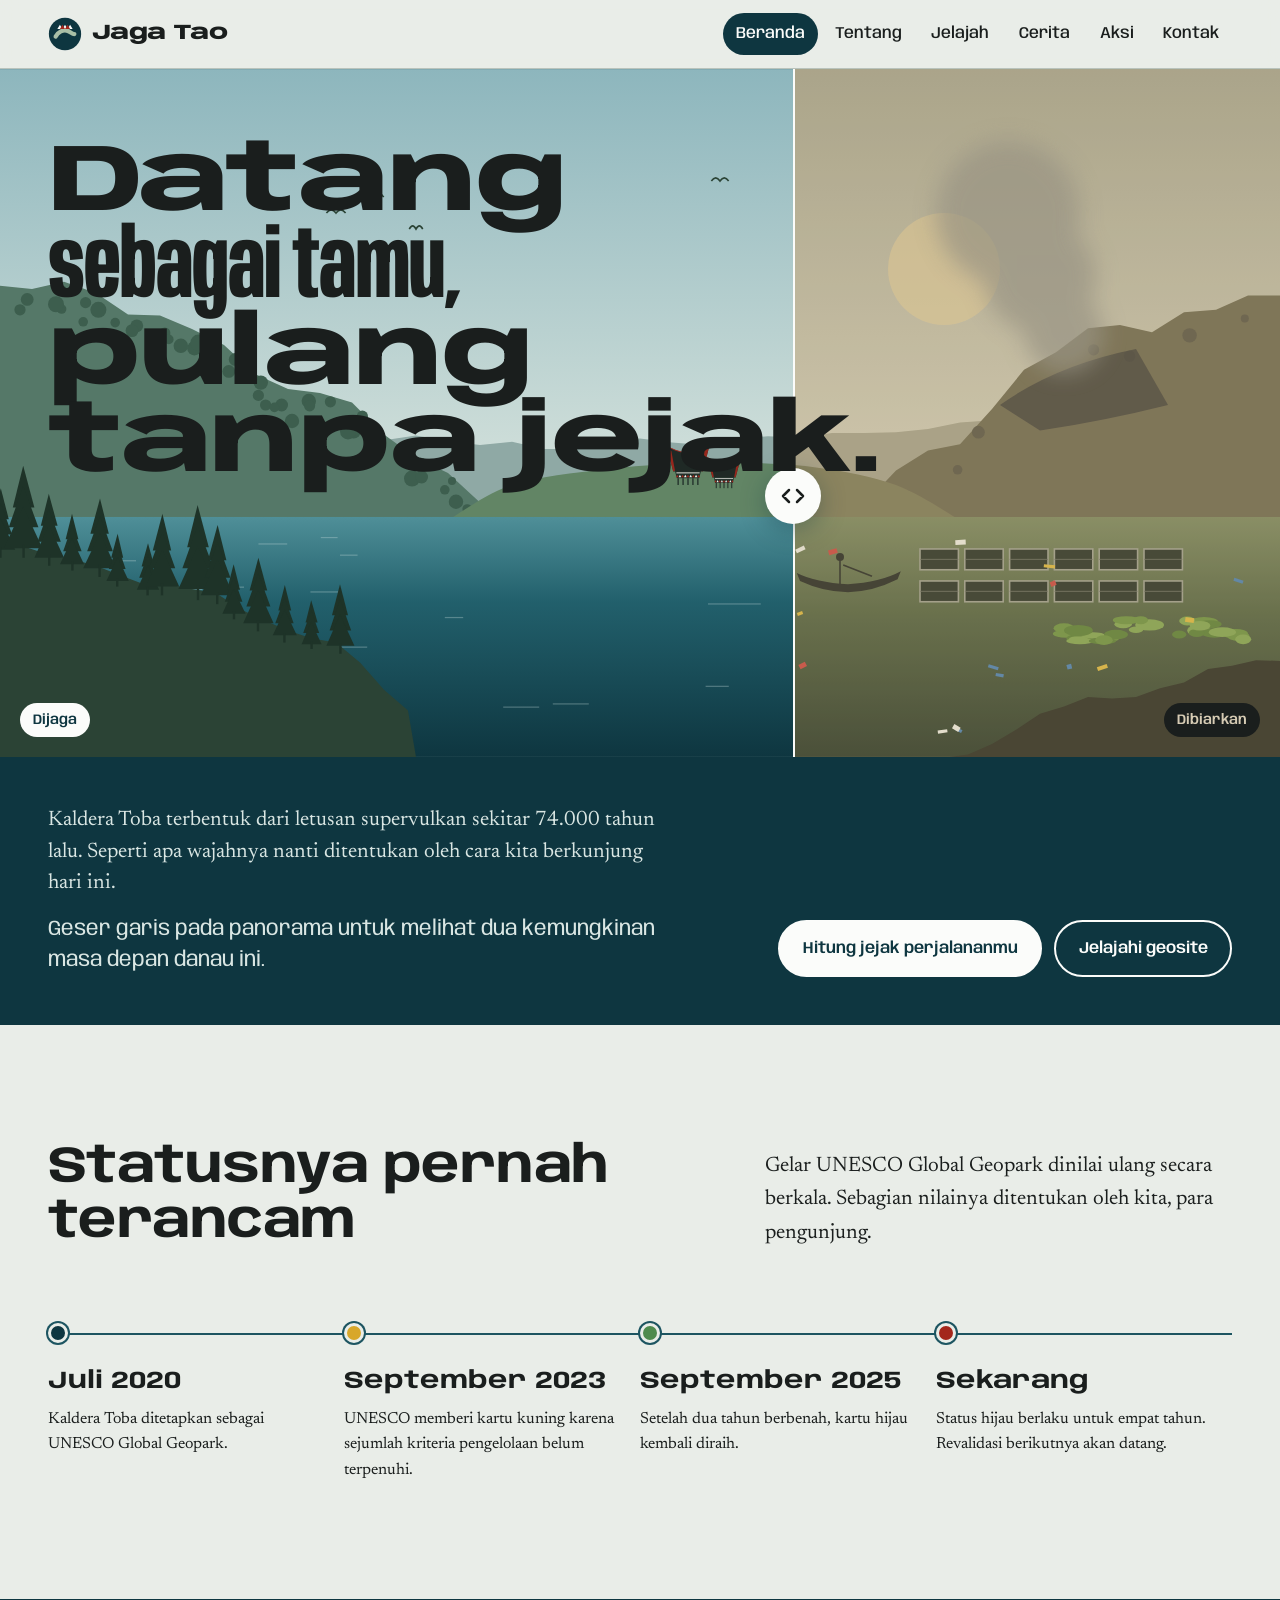
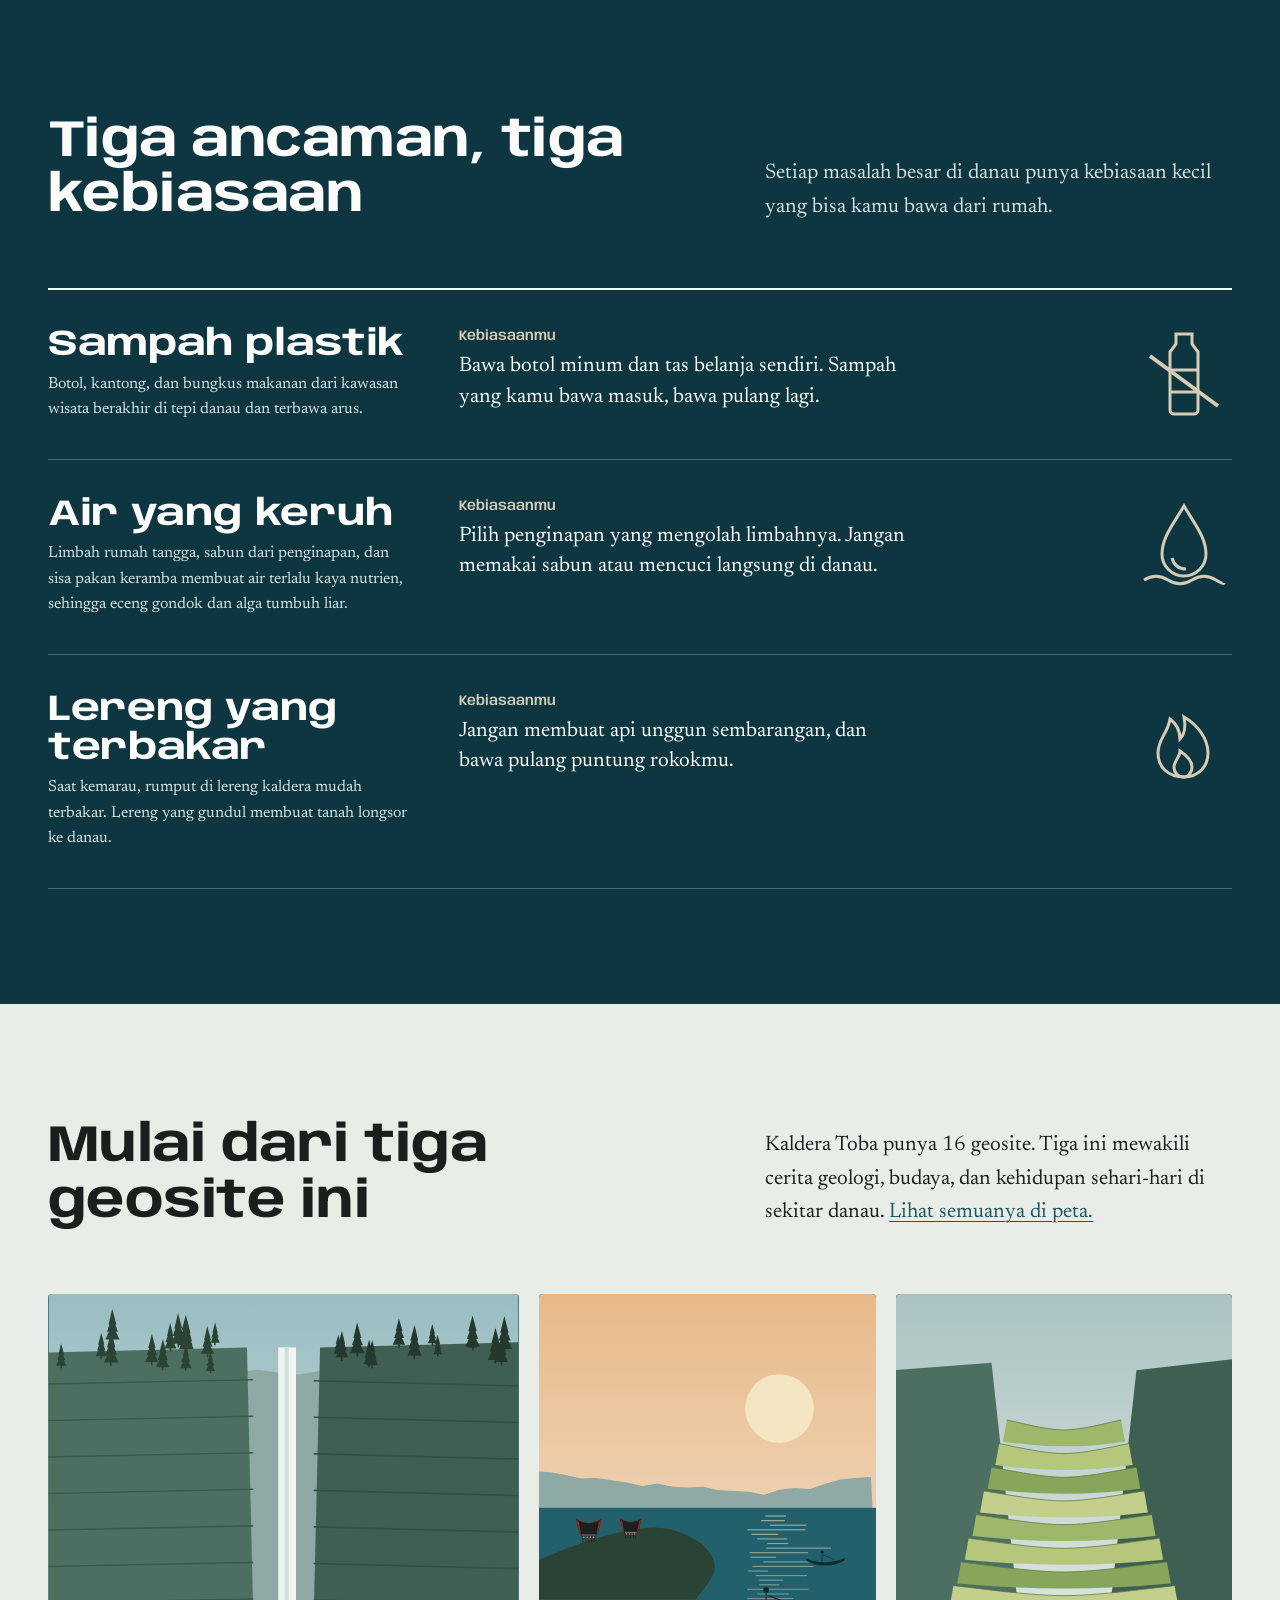
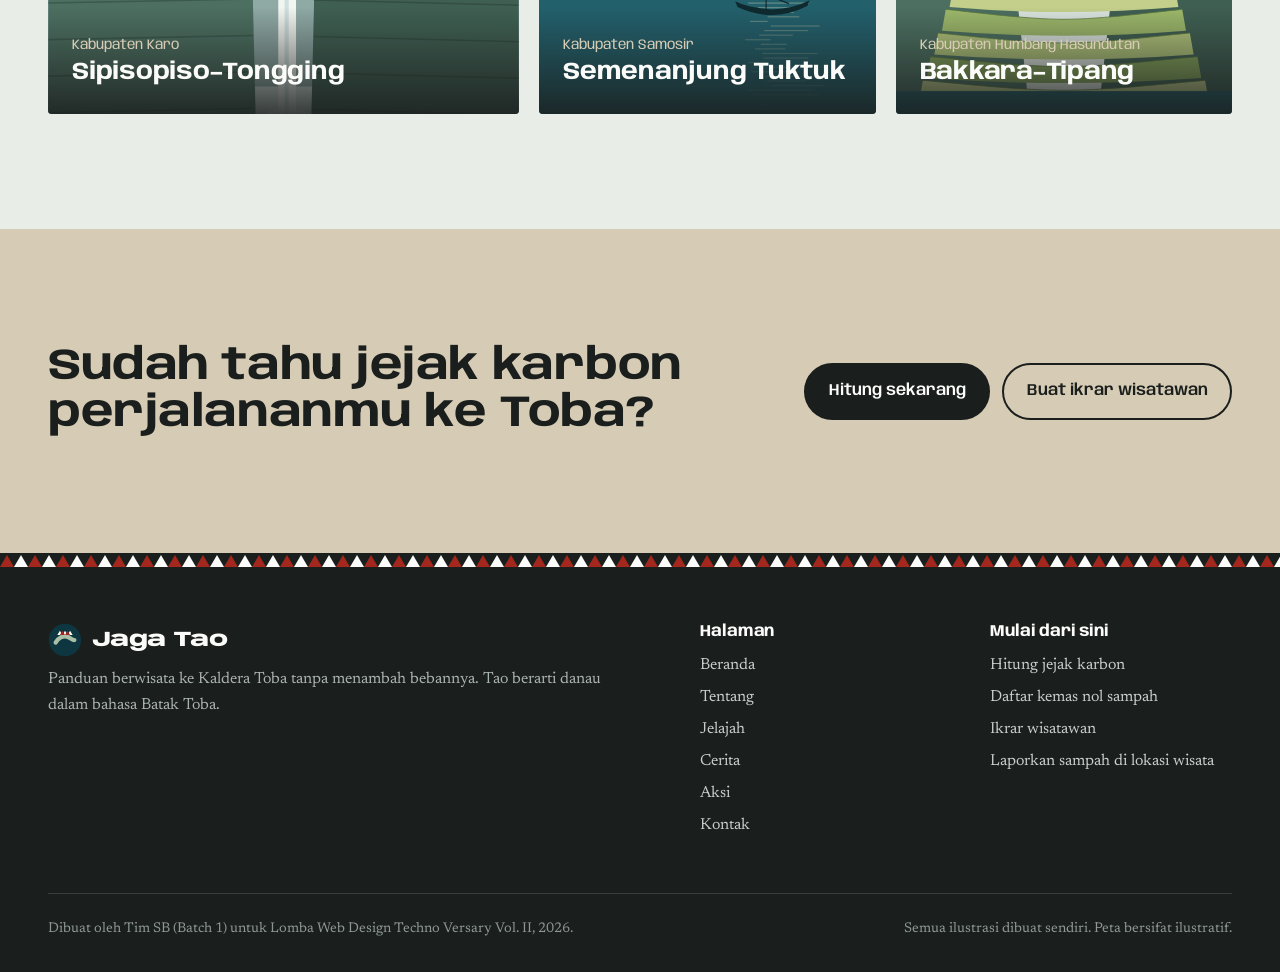
==== index.html @ 2129fcf5 "Jaga Tao - web design Techno Versary Vol. II" ====
<!doctype html>
<html lang="id">
<head>
<meta charset="utf-8">
<meta name="viewport" content="width=device-width, initial-scale=1">
<title>Jaga Tao — Berwisata ke Danau Toba tanpa meninggalkan jejak</title>
<meta name="description" content="Panduan wisata ramah lingkungan ke Kaldera Toba: geosite, cerita, kalkulator jejak karbon, dan ikrar wisatawan.">
<meta name="theme-color" content="#0e3640">
<meta property="og:title" content="Jaga Tao — Berwisata ke Danau Toba tanpa meninggalkan jejak">
<meta property="og:description" content="Panduan wisata ramah lingkungan ke Kaldera Toba: geosite, cerita, kalkulator jejak karbon, dan ikrar wisatawan.">
<link rel="icon" href="assets/img/logo.svg" type="image/svg+xml">
<link rel="preload" href="assets/fonts/anybody.woff2" as="font" type="font/woff2" crossorigin>
<link rel="preload" href="assets/fonts/newsreader.woff2" as="font" type="font/woff2" crossorigin>
<link rel="stylesheet" href="css/style.css">
</head>
<body>
<a class="lewati" href="#isi">Lewati ke konten</a>
<header class="kepala">
  <div class="wadah kepala__isi">
    <a class="merek" href="index.html" aria-label="Jaga Tao, ke beranda"><svg viewBox="0 0 40 40" aria-hidden="true"><circle cx="20" cy="20" r="19" fill="#0e3640"/><path d="M9 23c3-6 9-8 13-7s6 4 9 4" stroke="#a9bfa6" stroke-width="5" stroke-linecap="round" fill="none"/><path d="M14 9l3 5h-6z M20 9l3 5h-6z M26 9l3 5h-6z" fill="#fbfcfa"/><path d="M17 9l3 5h-6z M23 9l3 5h-6z" fill="#a3271c" transform="translate(0 0)"/></svg><span>Jaga Tao</span></a>
    <nav aria-label="Navigasi utama">
      <button class="nav__tombol" type="button" aria-expanded="false" aria-controls="menu-utama"><span class="nav__garis" aria-hidden="true"></span>Menu</button>
      <ul class="nav__daftar" id="menu-utama"><li><a href="index.html" aria-current="page">Beranda</a></li><li><a href="about.html">Tentang</a></li><li><a href="jelajah.html">Jelajah</a></li><li><a href="cerita.html">Cerita</a></li><li><a href="aksi.html">Aksi</a></li><li><a href="contact.html">Kontak</a></li></ul>
    </nav>
  </div>
</header>
<main id="isi">

<section class="hero" aria-labelledby="judul-hero">
  <div class="panorama" style="--posisi:62%">
    <img src="assets/img/hero-dijaga.svg" alt="Danau Toba yang terjaga: air biru jernih, lereng hijau berhutan, dan solu di tengah danau." width="1600" height="860" fetchpriority="high">
    <img class="panorama__dibiarkan" src="assets/img/hero-dibiarkan.svg" alt="Danau Toba yang dibiarkan: air keruh kehijauan, eceng gondok, sampah mengapung, keramba, dan bukit yang terbakar." width="1600" height="860">
    <div class="panorama__garis" aria-hidden="true"><span class="panorama__pegangan"><svg viewBox="0 0 28 28" fill="none" stroke="currentColor" stroke-width="2.5" stroke-linecap="round" stroke-linejoin="round" aria-hidden="true"><path d="M10 8l-6 6 6 6M18 8l6 6-6 6"/></svg></span></div>
    <span class="panorama__label panorama__label--kiri" aria-hidden="true">Dijaga</span>
    <span class="panorama__label panorama__label--kanan" aria-hidden="true">Dibiarkan</span>
    <label class="sr-only" for="geser-panorama">Geser untuk membandingkan Danau Toba yang dijaga dan yang dibiarkan</label>
    <input id="geser-panorama" type="range" min="0" max="100" value="62" step="1">
    <div class="hero__teks">
      <div class="wadah">
        <h1 id="judul-hero"><span class="baris">Datang</span> <span class="baris baris--sempit">sebagai tamu,</span> <span class="baris">pulang tanpa jejak.</span></h1>
      </div>
    </div>
  </div>
  <div class="hero__bawah">
    <div class="wadah">
      <div>
        <p>Kaldera Toba terbentuk dari letusan supervulkan sekitar 74.000 tahun lalu. Seperti apa wajahnya nanti ditentukan oleh cara kita berkunjung hari ini.</p>
        <p class="hero__petunjuk">Geser garis pada panorama untuk melihat dua kemungkinan masa depan danau ini.</p>
      </div>
      <div class="hero__aksi">
        <a class="tombol tombol--terang" href="aksi.html#kalkulator">Hitung jejak perjalananmu</a>
        <a class="tombol tombol--garis" style="color:var(--putih);border-color:var(--putih)" href="jelajah.html">Jelajahi geosite</a>
      </div>
    </div>
  </div>
</section>

<section class="bagian" aria-labelledby="judul-status">
  <div class="wadah">
    <div class="kepala-bagian">
      <h2 id="judul-status">Statusnya pernah terancam</h2>
      <p>Gelar UNESCO Global Geopark dinilai ulang secara berkala. Sebagian nilainya ditentukan oleh kita, para pengunjung.</p>
    </div>
    <ol class="lini">
      <li><time datetime="2020-07">Juli 2020</time><p>Kaldera Toba ditetapkan sebagai UNESCO Global Geopark.</p></li>
      <li class="kuning"><time datetime="2023-09">September 2023</time><p>UNESCO memberi kartu kuning karena sejumlah kriteria pengelolaan belum terpenuhi.</p></li>
      <li class="hijau"><time datetime="2025-09">September 2025</time><p>Setelah dua tahun berbenah, kartu hijau kembali diraih.</p></li>
      <li class="kini"><time datetime="2026">Sekarang</time><p>Status hijau berlaku untuk empat tahun. Revalidasi berikutnya akan datang.</p></li>
    </ol>
  </div>
</section>

<section class="bagian bagian--gelap" aria-labelledby="judul-ancaman">
  <div class="wadah">
    <div class="kepala-bagian">
      <h2 id="judul-ancaman">Tiga ancaman, tiga kebiasaan</h2>
      <p>Setiap masalah besar di danau punya kebiasaan kecil yang bisa kamu bawa dari rumah.</p>
    </div>
    <div class="pasangan">
      <div class="pasangan__baris">
        <div class="pasangan__ancaman"><h3>Sampah plastik</h3><p>Botol, kantong, dan bungkus makanan dari kawasan wisata berakhir di tepi danau dan terbawa arus.</p></div>
        <p class="pasangan__kebiasaan"><strong>Kebiasaanmu</strong>Bawa botol minum dan tas belanja sendiri. Sampah yang kamu bawa masuk, bawa pulang lagi.</p>
        <svg class="pasangan__ikon" viewBox="0 0 96 96" fill="none" stroke="currentColor" stroke-width="3" aria-hidden="true"><path d="M40 8h16v10l6 8v58a4 4 0 0 1-4 4H38a4 4 0 0 1-4-4V26l6-8z"/><path d="M34 44h28M34 66h28"/><path d="M14 30l68 50" stroke-width="4"/></svg>
      </div>
      <div class="pasangan__baris">
        <div class="pasangan__ancaman"><h3>Air yang keruh</h3><p>Limbah rumah tangga, sabun dari penginapan, dan sisa pakan keramba membuat air terlalu kaya nutrien, sehingga eceng gondok dan alga tumbuh liar.</p></div>
        <p class="pasangan__kebiasaan"><strong>Kebiasaanmu</strong>Pilih penginapan yang mengolah limbahnya. Jangan memakai sabun atau mencuci langsung di danau.</p>
        <svg class="pasangan__ikon" viewBox="0 0 96 96" fill="none" stroke="currentColor" stroke-width="3" aria-hidden="true"><path d="M48 10C36 30 26 42 26 58a22 22 0 0 0 44 0c0-16-10-28-22-48z"/><path d="M36 62c2 7 7 11 14 11"/><path d="M8 84c8-5 16-5 24 0s16 5 24 0 16-5 24 0 8 3 8 3"/></svg>
      </div>
      <div class="pasangan__baris">
        <div class="pasangan__ancaman"><h3>Lereng yang terbakar</h3><p>Saat kemarau, rumput di lereng kaldera mudah terbakar. Lereng yang gundul membuat tanah longsor ke danau.</p></div>
        <p class="pasangan__kebiasaan"><strong>Kebiasaanmu</strong>Jangan membuat api unggun sembarangan, dan bawa pulang puntung rokokmu.</p>
        <svg class="pasangan__ikon" viewBox="0 0 96 96" fill="none" stroke="currentColor" stroke-width="3" aria-hidden="true"><path d="M48 86c-16 0-26-10-26-24 0-14 10-20 12-34 8 6 10 14 10 20 4-4 6-12 4-22 14 8 24 22 24 36 0 14-10 24-24 24z"/><path d="M48 86c-6 0-10-4-10-10 0-6 6-10 6-16 6 4 12 10 12 16 0 6-4 10-8 10z"/></svg>
      </div>
    </div>
  </div>
</section>

<section class="bagian" aria-labelledby="judul-sorotan">
  <div class="wadah">
    <div class="kepala-bagian">
      <h2 id="judul-sorotan">Mulai dari tiga geosite ini</h2>
      <p>Kaldera Toba punya 16 geosite. Tiga ini mewakili cerita geologi, budaya, dan kehidupan sehari-hari di sekitar danau. <a href="jelajah.html">Lihat semuanya di peta.</a></p>
    </div>
    <div class="sorotan">
      <a class="sorotan__item" href="jelajah.html#sipisopiso"><img src="assets/img/galeri-sipisopiso.svg" alt="" loading="lazy" width="900" height="1100"><div class="sorotan__teks"><span>Kabupaten Karo</span><h3>Sipisopiso–Tongging</h3></div></a>
      <a class="sorotan__item" href="jelajah.html#tuktuk"><img src="assets/img/galeri-tuktuk.svg" alt="" loading="lazy" width="900" height="1100"><div class="sorotan__teks"><span>Kabupaten Samosir</span><h3>Semenanjung Tuktuk</h3></div></a>
      <a class="sorotan__item" href="jelajah.html#bakkara"><img src="assets/img/galeri-bakkara.svg" alt="" loading="lazy" width="900" height="1100"><div class="sorotan__teks"><span>Kabupaten Humbang Hasundutan</span><h3>Bakkara–Tipang</h3></div></a>
    </div>
  </div>
</section>

<section class="bagian bagian--tuf" aria-labelledby="judul-ajakan">
  <div class="wadah ajakan">
    <h2 id="judul-ajakan">Sudah tahu jejak karbon perjalananmu ke Toba?</h2>
    <div>
      <a class="tombol" href="aksi.html#kalkulator">Hitung sekarang</a>
      <a class="tombol tombol--garis" href="aksi.html#ikrar">Buat ikrar wisatawan</a>
    </div>
  </div>
</section>

</main>
<div class="gorga" role="presentation"></div>
<footer class="kaki">
  <div class="wadah">
    <div class="kaki__atas">
      <div>
        <a class="merek" href="index.html"><svg viewBox="0 0 40 40" aria-hidden="true"><circle cx="20" cy="20" r="19" fill="#0e3640"/><path d="M9 23c3-6 9-8 13-7s6 4 9 4" stroke="#a9bfa6" stroke-width="5" stroke-linecap="round" fill="none"/><path d="M14 9l3 5h-6z M20 9l3 5h-6z M26 9l3 5h-6z" fill="#fbfcfa"/><path d="M17 9l3 5h-6z M23 9l3 5h-6z" fill="#a3271c" transform="translate(0 0)"/></svg><span>Jaga Tao</span></a>
        <p>Panduan berwisata ke Kaldera Toba tanpa menambah bebannya. Tao berarti danau dalam bahasa Batak Toba.</p>
      </div>
      <div>
        <h2>Halaman</h2>
        <ul><li><a href="index.html">Beranda</a></li><li><a href="about.html">Tentang</a></li><li><a href="jelajah.html">Jelajah</a></li><li><a href="cerita.html">Cerita</a></li><li><a href="aksi.html">Aksi</a></li><li><a href="contact.html">Kontak</a></li></ul>
      </div>
      <div>
        <h2>Mulai dari sini</h2>
        <ul>
          <li><a href="aksi.html#kalkulator">Hitung jejak karbon</a></li>
          <li><a href="aksi.html#kemas">Daftar kemas nol sampah</a></li>
          <li><a href="aksi.html#ikrar">Ikrar wisatawan</a></li>
          <li><a href="contact.html">Laporkan sampah di lokasi wisata</a></li>
        </ul>
      </div>
    </div>
    <div class="kaki__bawah">
      <span>Dibuat oleh Tim SB (Batch 1) untuk Lomba Web Design Techno Versary Vol. II, 2026.</span>
      <span>Semua ilustrasi dibuat sendiri. Peta bersifat ilustratif.</span>
    </div>
  </div>
</footer>
<div class="toast" role="status" aria-live="polite"></div>
<script src="js/main.js" defer></script><script src="js/home.js" defer></script>
</body>
</html>
---- css/style.css ----
/* =========================================================
   Jaga Tao — stylesheet
   Palet diambil dari tiga warna gorga Batak (merah, putih, hitam)
   dan dari lanskap Kaldera Toba (kabut, danau, pinus, batu tuf).
   ========================================================= */

@font-face {
  font-family: "Anybody";
  src: url("../assets/fonts/anybody.woff2") format("woff2");
  font-weight: 100 900;
  font-stretch: 50% 150%;
  font-display: swap;
}
@font-face {
  font-family: "Newsreader";
  src: url("../assets/fonts/newsreader.woff2") format("woff2");
  font-weight: 200 800;
  font-display: swap;
}
@font-face {
  font-family: "Newsreader";
  src: url("../assets/fonts/newsreader-italic.woff2") format("woff2");
  font-weight: 200 800;
  font-style: italic;
  font-display: swap;
}

:root {
  --kabut: #e9ede8;
  --kabut-2: #dde4de;
  --danau: #0e3640;
  --danau-2: #1d5561;
  --gorga: #a3271c;
  --gorga-2: #c2392b;
  --tuf: #d6cbb4;
  --pinus: #2b4335;
  --arang: #1a1e1d;
  --putih: #fbfcfa;
  --garis: #b9c3bc;

  --f-display: "Anybody", "Arial Narrow", system-ui, sans-serif;
  --f-teks: "Newsreader", Georgia, "Times New Roman", serif;

  /* skala tipografi klasik: 12 14 16 18 21 24 36 48 60 72 */
  --t-12: 0.75rem;
  --t-14: 0.875rem;
  --t-16: 1rem;
  --t-18: 1.125rem;
  --t-21: 1.3125rem;
  --t-24: 1.5rem;
  --t-36: 2.25rem;
  --t-48: 3rem;
  --t-60: 3.75rem;
  --t-72: 4.5rem;

  --lebar: 1200px;
  --tepi: clamp(1.25rem, 4vw, 3rem);
  --ruang: clamp(4rem, 9vw, 7.5rem);
}

*,
*::before,
*::after { box-sizing: border-box; }

html { -webkit-text-size-adjust: 100%; scroll-behavior: smooth; }

body {
  margin: 0;
  background: var(--kabut);
  color: var(--arang);
  font-family: var(--f-teks);
  font-size: var(--t-18);
  line-height: 1.6;
  font-optical-sizing: auto;
  text-rendering: optimizeLegibility;
}

img, svg { display: block; max-width: 100%; }

h1, h2, h3, h4 {
  font-family: var(--f-display);
  font-weight: 700;
  line-height: 1.08;
  margin: 0 0 0.5em;
  letter-spacing: -0.01em;
}
h2 { font-size: clamp(2rem, 4vw, 3.25rem); font-stretch: 112%; }
h3 { font-size: var(--t-24); font-stretch: 105%; }
p { margin: 0 0 1em; max-width: 64ch; }

a { color: var(--danau-2); text-decoration-thickness: 1px; text-underline-offset: 0.18em; }
a:hover { color: var(--gorga); }

:focus-visible {
  outline: 3px solid var(--gorga);
  outline-offset: 3px;
  border-radius: 2px;
}

.sr-only {
  position: absolute; width: 1px; height: 1px; padding: 0; margin: -1px;
  overflow: hidden; clip: rect(0 0 0 0); white-space: nowrap; border: 0;
}

.lewati {
  position: absolute; left: 1rem; top: -4rem; z-index: 100;
  background: var(--arang); color: var(--putih); padding: 0.6rem 1rem;
  font-family: var(--f-display);
}
.lewati:focus { top: 1rem; }

.wadah { width: min(100% - 2 * var(--tepi), var(--lebar)); margin-inline: auto; }

/* ---------------- pita gorga ---------------- */
.gorga {
  height: 14px;
  background-color: var(--arang);
  background-image: url("data:image/svg+xml,%3Csvg xmlns='http://www.w3.org/2000/svg' width='56' height='14' viewBox='0 0 56 14'%3E%3Cpath d='M0 14 L7 2 L14 14Z' fill='%23a3271c'/%3E%3Cpath d='M14 14 L21 2 L28 14Z' fill='%23fbfcfa'/%3E%3Cpath d='M28 14 L35 2 L42 14Z' fill='%23a3271c'/%3E%3Cpath d='M42 14 L49 2 L56 14Z' fill='%23fbfcfa'/%3E%3C/svg%3E");
  background-size: 56px 14px;
}
.gorga--tipis { height: 8px; background-size: 32px 8px; }

/* ---------------- header ---------------- */
.kepala {
  position: sticky; top: 0; z-index: 50;
  background: color-mix(in srgb, var(--kabut) 92%, transparent);
  backdrop-filter: blur(10px);
  -webkit-backdrop-filter: blur(10px);
  border-bottom: 1px solid var(--garis);
}
.kepala__isi {
  display: flex; align-items: center; justify-content: space-between;
  gap: 1rem; min-height: 4.25rem;
}
.merek {
  display: inline-flex; align-items: center; gap: 0.6rem;
  font-family: var(--f-display); font-weight: 800; font-stretch: 130%;
  font-size: var(--t-21); color: var(--arang); text-decoration: none;
  letter-spacing: -0.02em;
}
.merek svg { width: 34px; height: 34px; }
.merek:hover { color: var(--arang); }

.nav__daftar {
  display: flex; gap: 0.25rem; list-style: none; margin: 0; padding: 0;
}
.nav__daftar a {
  display: block; padding: 0.5rem 0.8rem;
  font-family: var(--f-display); font-size: var(--t-16); font-weight: 500;
  color: var(--arang); text-decoration: none; border-radius: 999px;
}
.nav__daftar a:hover { background: var(--kabut-2); color: var(--arang); }
.nav__daftar a[aria-current="page"] { background: var(--danau); color: var(--putih); }

.nav__tombol {
  display: none; align-items: center; gap: 0.5rem;
  background: none; border: 1px solid var(--arang); color: var(--arang);
  font-family: var(--f-display); font-size: var(--t-16); padding: 0.45rem 0.9rem;
  border-radius: 999px; cursor: pointer;
}
.nav__garis { width: 18px; height: 2px; background: currentColor; position: relative; }
.nav__garis::before, .nav__garis::after {
  content: ""; position: absolute; left: 0; width: 18px; height: 2px; background: currentColor;
  transition: transform .25s ease;
}
.nav__garis::before { top: -6px; }
.nav__garis::after { top: 6px; }
.nav__tombol[aria-expanded="true"] .nav__garis { background: transparent; }
.nav__tombol[aria-expanded="true"] .nav__garis::before { transform: translateY(6px) rotate(45deg); }
.nav__tombol[aria-expanded="true"] .nav__garis::after { transform: translateY(-6px) rotate(-45deg); }

@media (max-width: 880px) {
  .nav__tombol { display: inline-flex; }
  .nav__daftar {
    position: absolute; left: 0; right: 0; top: 100%;
    flex-direction: column; gap: 0;
    background: var(--kabut); border-bottom: 1px solid var(--garis);
    padding: 0.5rem var(--tepi) 1.25rem;
    display: none;
  }
  .nav__daftar.terbuka { display: flex; }
  .nav__daftar a { padding: 0.85rem 0.25rem; border-radius: 0; font-size: var(--t-21); border-bottom: 1px solid var(--kabut-2); }
  .nav__daftar a[aria-current="page"] { background: none; color: var(--gorga); }
}

/* ---------------- tombol ---------------- */
.tombol {
  display: inline-flex; align-items: center; justify-content: center; gap: 0.5rem;
  font-family: var(--f-display); font-weight: 600; font-size: var(--t-16);
  padding: 0.85rem 1.4rem; border-radius: 999px; border: 2px solid var(--arang);
  background: var(--arang); color: var(--putih); text-decoration: none; cursor: pointer;
  transition: background .2s ease, color .2s ease, border-color .2s ease;
}
.tombol:hover { background: var(--gorga); border-color: var(--gorga); color: var(--putih); }
.tombol:disabled, .tombol:disabled:hover { opacity: .35; cursor: not-allowed; background: transparent; color: inherit; border-color: currentColor; }
.tombol--garis { background: transparent; color: var(--arang); }
.tombol--garis:hover { background: var(--arang); border-color: var(--arang); color: var(--putih); }
.tombol--terang { background: var(--putih); color: var(--danau); border-color: var(--putih); }
.tombol--terang:hover { background: var(--tuf); border-color: var(--tuf); color: var(--arang); }
.tombol--kecil { padding: 0.5rem 1rem; font-size: var(--t-14); }

/* =========================================================
   HERO — panorama geser
   ========================================================= */
.hero { position: relative; background: var(--danau); color: var(--putih); }
.panorama {
  position: relative; overflow: hidden;
  aspect-ratio: 1600 / 860;
  min-height: 560px; max-height: 88vh; width: 100%;
  touch-action: pan-y;
  user-select: none;
}
.panorama img {
  position: absolute; inset: 0; width: 100%; height: 100%;
  object-fit: cover; object-position: 60% 50%;
}
.panorama__dibiarkan { clip-path: inset(0 0 0 var(--posisi, 62%)); }
.panorama__garis {
  position: absolute; top: 0; bottom: 0; left: var(--posisi, 62%);
  width: 2px; background: var(--putih); transform: translateX(-1px);
  pointer-events: none;
}
.panorama__pegangan {
  position: absolute; top: 62%; left: 0; transform: translate(-50%, -50%);
  width: 56px; height: 56px; border-radius: 50%;
  background: var(--putih); color: var(--arang);
  display: grid; place-items: center;
  box-shadow: 0 6px 24px rgba(14, 54, 64, 0.35);
}
.panorama__pegangan svg { width: 28px; height: 28px; }
.panorama input[type="range"] {
  position: absolute; inset: 0; width: 100%; height: 100%; margin: 0;
  opacity: 0; cursor: ew-resize;
}
.panorama:has(input:focus-visible) .panorama__pegangan { outline: 3px solid var(--gorga); outline-offset: 4px; }
.panorama__label {
  position: absolute; bottom: 1.25rem;
  font-family: var(--f-display); font-size: var(--t-14); font-weight: 600;
  padding: 0.35rem 0.8rem; border-radius: 999px; pointer-events: none;
}
.panorama__label--kiri { left: 1.25rem; background: var(--putih); color: var(--danau); }
.panorama__label--kanan { right: 1.25rem; background: var(--arang); color: var(--tuf); }

.hero__teks {
  position: absolute; top: clamp(1.5rem, 6vw, 4.5rem); left: 0; right: 0;
  pointer-events: none;
}
.hero__teks .wadah { pointer-events: none; }
.hero h1 {
  font-size: clamp(2.6rem, 7.4vw, 6.4rem);
  font-weight: 800;
  font-stretch: 140%;
  line-height: 0.92;
  letter-spacing: -0.035em;
  color: var(--arang);
  max-width: 11ch;
  margin: 0;
}
.hero h1 .baris { display: block; }
.hero h1 .baris--sempit { font-stretch: 62%; font-weight: 700; letter-spacing: -0.01em; }

.hero__bawah {
  background: var(--danau); color: var(--putih);
  padding: clamp(2rem, 4vw, 3rem) 0;
}
.hero__bawah .wadah {
  display: grid; grid-template-columns: minmax(0, 1.3fr) minmax(0, 1fr);
  gap: 2rem 4rem; align-items: end;
}
.hero__bawah p { font-size: var(--t-21); line-height: 1.5; margin: 0; color: #d9e6e3; }
.hero__aksi { display: flex; flex-wrap: wrap; gap: 0.75rem; justify-content: flex-end; }
.hero__petunjuk {
  font-family: var(--f-display); font-size: var(--t-14); color: #9fc1c4; margin-top: 0.9rem !important;
}
@media (max-width: 820px) {
  .hero__bawah .wadah { grid-template-columns: 1fr; }
  .hero__aksi { justify-content: flex-start; }
  .panorama { aspect-ratio: auto; height: 74vh; min-height: 480px; }
  .panorama img { object-position: 58% 50%; }
}

/* =========================================================
   Bagian umum
   ========================================================= */
.bagian { padding-block: var(--ruang); }
.bagian--gelap { background: var(--danau); color: var(--putih); }
.bagian--gelap p { color: #d3e2df; }
.bagian--tuf { background: var(--tuf); }
.bagian--putih { background: var(--putih); }

.kepala-bagian {
  display: grid; grid-template-columns: minmax(0, 7fr) minmax(0, 5fr);
  gap: 1rem 4rem; align-items: end; margin-bottom: clamp(2.5rem, 5vw, 4rem);
}
.kepala-bagian h2 { margin: 0; }
.kepala-bagian p { margin: 0; font-size: var(--t-21); }
@media (max-width: 820px) { .kepala-bagian { grid-template-columns: 1fr; } }

.intro-halaman { padding: clamp(3rem, 7vw, 6rem) 0 clamp(2.5rem, 5vw, 4rem); }
.intro-halaman h1 {
  font-size: clamp(2.75rem, 7vw, 5.5rem); font-weight: 800; font-stretch: 135%;
  line-height: 0.95; letter-spacing: -0.03em; margin-bottom: 1.5rem; max-width: 14ch;
}
.intro-halaman p { font-size: var(--t-24); line-height: 1.45; max-width: 46ch; }

/* ---------------- status geopark: lini masa ---------------- */
.lini {
  list-style: none; margin: 0; padding: 0;
  display: grid; grid-template-columns: repeat(4, 1fr);
  position: relative;
}
.lini::before {
  content: ""; position: absolute; left: 0; right: 0; top: 1.15rem;
  height: 2px; background: var(--danau-2);
}
.lini li { position: relative; padding: 3rem 1.5rem 0 0; }
.lini li::before {
  content: ""; position: absolute; top: 0.55rem; left: 0;
  width: 1.25rem; height: 1.25rem; border-radius: 50%;
  background: var(--danau); border: 3px solid var(--kabut);
  box-shadow: 0 0 0 2px var(--danau-2);
}
.lini li.kuning::before { background: #d8a72a; }
.lini li.hijau::before { background: #4f8b4e; }
.lini li.kini::before { background: var(--gorga); }
.lini time {
  display: block; font-family: var(--f-display); font-weight: 700; font-stretch: 120%;
  font-size: var(--t-24); margin-bottom: 0.35rem;
}
.lini p { font-size: var(--t-16); margin: 0; }
@media (max-width: 820px) {
  .lini { grid-template-columns: 1fr; }
  .lini::before { top: 0; bottom: 0; left: 0.6rem; right: auto; width: 2px; height: auto; }
  .lini li { padding: 0 0 2rem 2.75rem; }
  .lini li::before { top: 0.3rem; }
}

/* ---------------- ancaman & kebiasaan ---------------- */
.pasangan { display: grid; gap: 0; border-top: 2px solid var(--putih); }
.pasangan__baris {
  display: grid; grid-template-columns: minmax(0, 4fr) minmax(0, 5fr) minmax(0, 3fr);
  gap: 1.5rem 3rem; padding: 2.25rem 0; border-bottom: 1px solid rgba(251, 252, 250, 0.25);
  align-items: start;
}
.pasangan__ancaman h3 { font-size: var(--t-36); font-stretch: 120%; margin-bottom: 0.4rem; color: var(--putih); }
.pasangan__ancaman p { font-size: var(--t-16); margin: 0; }
.pasangan__kebiasaan { font-size: var(--t-21); color: var(--putih) !important; margin: 0; line-height: 1.45; }
.pasangan__kebiasaan strong { font-family: var(--f-display); font-weight: 600; display: block; font-size: var(--t-14); color: var(--tuf); margin-bottom: 0.35rem; }
.pasangan__ikon { justify-self: end; width: 96px; height: 96px; color: var(--tuf); }
@media (max-width: 820px) {
  .pasangan__baris { grid-template-columns: 1fr; }
  .pasangan__ikon { justify-self: start; order: -1; width: 64px; height: 64px; }
}

/* ---------------- geosite pilihan (home) ---------------- */
.sorotan {
  display: grid; grid-template-columns: 1.4fr 1fr 1fr; gap: 1.25rem;
}
.sorotan__item {
  position: relative; display: block; text-decoration: none; color: var(--putih);
  overflow: hidden; border-radius: 4px; min-height: 420px; background: var(--danau);
}
.sorotan__item img { position: absolute; inset: 0; width: 100%; height: 100%; object-fit: cover; transition: transform .6s ease; }
.sorotan__item:hover img { transform: scale(1.04); }
.sorotan__item:hover { color: var(--putih); }
.sorotan__teks {
  position: absolute; left: 0; right: 0; bottom: 0; padding: 1.5rem;
  background: linear-gradient(to top, rgba(26, 30, 29, 0.85), rgba(26, 30, 29, 0));
}
.sorotan__teks h3 { margin: 0 0 0.25rem; font-size: var(--t-24); }
.sorotan__teks span { font-family: var(--f-display); font-size: var(--t-14); color: var(--tuf); }
@media (max-width: 900px) {
  .sorotan { grid-template-columns: 1fr 1fr; }
  .sorotan__item:first-child { grid-column: 1 / -1; }
}
@media (max-width: 560px) {
  .sorotan { grid-template-columns: 1fr; }
  .sorotan__item { min-height: 340px; }
}

/* ---------------- ajakan (CTA) ---------------- */
.ajakan {
  display: grid; grid-template-columns: minmax(0, 1fr) auto; gap: 2rem; align-items: center;
}
.ajakan h2 { margin: 0; max-width: 24ch; font-size: clamp(2rem, 3.4vw, 2.75rem); }
.ajakan .tombol + .tombol { margin-left: 0.5rem; }
@media (max-width: 820px) { .ajakan { grid-template-columns: 1fr; } }

/* =========================================================
   TENTANG
   ========================================================= */
.penampang { background: var(--putih); border-radius: 4px; padding: clamp(1rem, 3vw, 2.5rem); }
.penampang svg { width: 100%; height: auto; }
.penampang text { font-family: var(--f-display); }
.penampang figcaption { font-size: var(--t-14); color: #55605b; margin-top: 1rem; }

.nilai {
  list-style: none; padding: 0; margin: 0;
  display: grid; grid-template-columns: repeat(5, 1fr); gap: 0;
  border-top: 2px solid var(--arang);
}
.nilai li { padding: 1.5rem 1.25rem 1.5rem 0; border-right: 1px solid var(--garis); }
.nilai li + li { padding-left: 1.25rem; }
.nilai li:last-child { border-right: 0; }
.nilai h3 { font-size: var(--t-21); margin-bottom: 0.5rem; }
.nilai p { font-size: var(--t-16); margin: 0; }
@media (max-width: 980px) {
  .nilai { grid-template-columns: 1fr 1fr; }
  .nilai li, .nilai li + li { padding: 1.5rem 1rem 1.5rem 0; border-right: 0; border-bottom: 1px solid var(--garis); }
}
@media (max-width: 560px) { .nilai { grid-template-columns: 1fr; } }

.dua-kolom { display: grid; grid-template-columns: minmax(0, 5fr) minmax(0, 7fr); gap: 2rem 5rem; }
.dua-kolom--balik { grid-template-columns: minmax(0, 7fr) minmax(0, 5fr); }
@media (max-width: 860px) { .dua-kolom, .dua-kolom--balik { grid-template-columns: 1fr; } }

.kutipan {
  font-family: var(--f-teks); font-style: italic; font-size: clamp(var(--t-24), 3vw, var(--t-36));
  line-height: 1.3; margin: 0; padding-left: 1.5rem; border-left: 4px solid var(--gorga); max-width: 30ch;
}

.tim { list-style: none; padding: 0; margin: 0; display: grid; grid-template-columns: repeat(3, 1fr); gap: 1.25rem; }
.tim li { background: var(--putih); padding: 1.5rem; border-radius: 4px; border-top: 6px solid var(--danau); }
.tim li:nth-child(2) { border-top-color: var(--gorga); }
.tim li:nth-child(3) { border-top-color: var(--pinus); }
.tim .inisial {
  width: 64px; height: 64px; border-radius: 50%; background: var(--kabut-2);
  display: grid; place-items: center; font-family: var(--f-display); font-weight: 800; font-size: var(--t-24);
  margin-bottom: 1rem;
}
.tim h3 { margin-bottom: 0.15rem; }
.tim p { font-size: var(--t-16); margin: 0; color: #4b5552; }
@media (max-width: 760px) { .tim { grid-template-columns: 1fr; } }

.sumber { font-size: var(--t-16); padding-left: 1.2rem; }
.sumber li { margin-bottom: 0.5rem; }

/* =========================================================
   JELAJAH — peta & galeri
   ========================================================= */
.peta-wadah {
  display: grid; grid-template-columns: minmax(0, 7fr) minmax(0, 5fr); gap: 2rem;
  align-items: start;
}
@media (max-width: 920px) { .peta-wadah { grid-template-columns: 1fr; } }

.saring { display: flex; flex-wrap: wrap; gap: 0.5rem; margin-bottom: 1.25rem; }
.saring button {
  font-family: var(--f-display); font-size: var(--t-14); font-weight: 600;
  padding: 0.5rem 1rem; border-radius: 999px; cursor: pointer;
  border: 1.5px solid var(--arang); background: transparent; color: var(--arang);
}
.saring button[aria-pressed="true"] { background: var(--arang); color: var(--putih); }
.saring .titik { display: inline-block; width: 10px; height: 10px; border-radius: 50%; margin-right: 0.4rem; vertical-align: 0; }

.peta { background: var(--kabut-2); border-radius: 4px; position: relative; }
.peta svg { width: 100%; height: auto; }
.map-lake { fill: #2a6a75; }
.map-land { fill: #a9bfa6; stroke: #8aa487; stroke-width: 1.5; }
.peta .daratan-label { font-family: var(--f-display); font-size: 15px; fill: #61715f; font-weight: 600; }
.peta .danau-label { font-family: var(--f-display); font-size: 18px; fill: #bfe0e2; font-stretch: 140%; font-weight: 700; letter-spacing: 0.08em; }
.pin { cursor: pointer; }
.pin circle.luar { stroke: var(--putih); stroke-width: 3; transition: r .2s ease; }
.pin text { font-family: var(--f-display); font-size: 15px; font-weight: 700; fill: var(--arang); paint-order: stroke; stroke: var(--kabut-2); stroke-width: 4px; pointer-events: none; }
.pin:hover circle.luar, .pin:focus-visible circle.luar, .pin[aria-pressed="true"] circle.luar { r: 15; }
.pin[aria-pressed="true"] circle.luar { stroke: var(--arang); stroke-width: 4; }
.pin:focus { outline: none; }
.pin:focus-visible circle.luar { stroke: var(--gorga); stroke-width: 5; }
.pin.redup { opacity: 0.18; pointer-events: none; }
.peta__catatan { font-size: var(--t-14); color: #55605b; padding: 0.75rem 1rem 1rem; margin: 0; }

.panel-situs {
  background: var(--putih); border-radius: 4px; padding: clamp(1.25rem, 3vw, 2rem);
  position: sticky; top: 6rem;
}
.panel-situs__kategori { font-family: var(--f-display); font-size: var(--t-14); font-weight: 600; display: inline-flex; align-items: center; gap: 0.4rem; }
.panel-situs h3 { font-size: var(--t-36); font-stretch: 115%; margin: 0.5rem 0 0.25rem; }
.panel-situs__lokasi { font-family: var(--f-display); font-size: var(--t-14); color: #55605b; margin-bottom: 1rem; }
.panel-situs__jaga { background: var(--kabut); padding: 1rem 1.25rem; border-left: 4px solid var(--pinus); margin-top: 1.25rem; }
.panel-situs__jaga h4 { font-size: var(--t-16); margin-bottom: 0.4rem; }
.panel-situs__jaga ul { margin: 0; padding-left: 1.1rem; font-size: var(--t-16); }
.panel-situs__nav { display: flex; justify-content: space-between; gap: 0.5rem; margin-top: 1.5rem; }
.panel-situs__kosong h3 { font-size: var(--t-24); }

.daftar-situs { list-style: none; padding: 0; margin: 1.5rem 0 0; display: none; }

.galeri {
  display: grid; grid-template-columns: repeat(12, 1fr); grid-auto-rows: 120px; gap: 1rem;
}
.galeri button {
  padding: 0; border: 0; background: var(--danau); cursor: zoom-in; overflow: hidden; border-radius: 4px;
  position: relative; text-align: left;
}
.galeri img { width: 100%; height: 100%; object-fit: cover; transition: transform .5s ease; }
.galeri button:hover img { transform: scale(1.03); }
.galeri figcaption {
  position: absolute; left: 0.75rem; bottom: 0.75rem; right: 0.75rem;
  font-family: var(--f-display); font-size: var(--t-14); font-weight: 600; color: var(--putih);
  text-shadow: 0 1px 8px rgba(0,0,0,.5);
}
.galeri .g1 { grid-column: span 5; grid-row: span 4; }
.galeri .g2 { grid-column: span 4; grid-row: span 3; }
.galeri .g3 { grid-column: span 3; grid-row: span 3; }
.galeri .g4 { grid-column: span 3; grid-row: span 3; }
.galeri .g5 { grid-column: span 4; grid-row: span 3; }
.galeri .g6 { grid-column: span 5; grid-row: span 2; }
@media (max-width: 820px) {
  .galeri { grid-template-columns: 1fr 1fr; grid-auto-rows: 200px; }
  .galeri button { grid-column: span 1 !important; grid-row: span 1 !important; }
  .galeri .g1 { grid-column: 1 / -1 !important; grid-row: span 2 !important; }
}

/* dialog / lightbox */
dialog {
  border: 0; padding: 0; background: transparent; color: inherit;
  max-width: min(94vw, 1100px); max-height: 92vh; width: 100%;
}
dialog::backdrop { background: rgba(14, 26, 28, 0.82); }
.lightbox__isi { position: relative; background: var(--arang); border-radius: 4px; overflow: hidden; }
.lightbox__isi img { width: 100%; max-height: 78vh; object-fit: contain; background: var(--arang); }
.lightbox__teks { color: var(--putih); padding: 1rem 1.25rem 1.25rem; display: flex; justify-content: space-between; gap: 1rem; align-items: center; flex-wrap: wrap; }
.lightbox__teks p { margin: 0; color: #d3e2df; font-size: var(--t-16); }
.lightbox__teks strong { font-family: var(--f-display); color: var(--putih); display: block; font-size: var(--t-21); }
.lightbox__kontrol { display: flex; gap: 0.5rem; }
.tutup {
  position: absolute; top: 0.75rem; right: 0.75rem; z-index: 2;
  width: 44px; height: 44px; border-radius: 50%; border: 0; cursor: pointer;
  background: var(--putih); color: var(--arang); font-size: 1.5rem; line-height: 1;
  display: grid; place-items: center;
}

/* =========================================================
   CERITA (artikel)
   ========================================================= */
.alat-cari { display: flex; flex-wrap: wrap; gap: 1rem; align-items: center; justify-content: space-between; margin-bottom: 2rem; }
.kotak-cari { position: relative; flex: 1 1 280px; max-width: 420px; }
.kotak-cari input {
  width: 100%; font: inherit; font-size: var(--t-16); padding: 0.8rem 1rem 0.8rem 2.75rem;
  border: 1.5px solid var(--arang); border-radius: 999px; background: var(--putih); color: var(--arang);
}
.kotak-cari svg { position: absolute; left: 1rem; top: 50%; transform: translateY(-50%); width: 18px; height: 18px; color: #55605b; }

.artikel-utama {
  display: grid; grid-template-columns: minmax(0, 6fr) minmax(0, 5fr); gap: 0;
  background: var(--danau); color: var(--putih); border-radius: 4px; overflow: hidden; margin-bottom: 2.5rem;
}
.artikel-utama img { width: 100%; height: 100%; max-height: 460px; object-fit: cover; object-position: 50% 35%; min-height: 320px; }
.artikel-utama__teks { padding: clamp(1.5rem, 4vw, 3rem); display: flex; flex-direction: column; justify-content: center; }
.artikel-utama h2 { font-size: clamp(var(--t-24), 3vw, var(--t-48)); }
.artikel-utama p { color: #d3e2df; }
@media (max-width: 820px) { .artikel-utama { grid-template-columns: 1fr; } .artikel-utama img { min-height: 220px; max-height: 300px; } }

.meta { font-family: var(--f-display); font-size: var(--t-14); color: #55605b; display: flex; gap: 0.9rem; flex-wrap: wrap; margin-bottom: 0.6rem; }
.artikel-utama .meta { color: var(--tuf); }
.tag-kat { font-weight: 700; color: var(--gorga); }
.artikel-utama .tag-kat { color: #f0b3a8; }

.daftar-artikel { list-style: none; padding: 0; margin: 0; display: grid; grid-template-columns: repeat(3, 1fr); gap: 2.5rem 2rem; }
.daftar-artikel li { display: flex; flex-direction: column; }
.daftar-artikel .gambar { aspect-ratio: 4 / 3; overflow: hidden; border-radius: 4px; margin-bottom: 1rem; background: var(--danau); }
.daftar-artikel .gambar img { width: 100%; height: 100%; object-fit: cover; }
.daftar-artikel h3 { font-size: var(--t-21); margin-bottom: 0.5rem; }
.daftar-artikel h3 button {
  all: unset; cursor: pointer; font: inherit; color: inherit;
  background-image: linear-gradient(currentColor, currentColor);
  background-size: 0% 2px; background-repeat: no-repeat; background-position: 0 100%;
  transition: background-size .3s ease;
}
.daftar-artikel h3 button:hover, .daftar-artikel h3 button:focus-visible { background-size: 100% 2px; }
.daftar-artikel h3 button:focus-visible { outline: 3px solid var(--gorga); outline-offset: 3px; }
.daftar-artikel p { font-size: var(--t-16); color: #3d4643; }
@media (max-width: 920px) { .daftar-artikel { grid-template-columns: 1fr 1fr; } }
@media (max-width: 600px) { .daftar-artikel { grid-template-columns: 1fr; } }

.kosong { padding: 3rem 0; text-align: left; }
.kosong h3 { font-size: var(--t-24); }

.pembaca { max-width: min(94vw, 760px); }
.pembaca__isi { background: var(--putih); color: var(--arang); border-radius: 4px; max-height: 92vh; overflow-y: auto; position: relative; }
.pembaca__isi > img { width: 100%; aspect-ratio: 16 / 7; object-fit: cover; }
.pembaca__badan { padding: clamp(1.5rem, 4vw, 3rem); }
.pembaca__badan h2 { font-size: clamp(var(--t-36), 4vw, var(--t-48)); }
.pembaca__badan p { font-size: var(--t-18); line-height: 1.7; }
.pembaca__badan h3 { margin-top: 1.75rem; }
.pembaca__progres { position: sticky; top: 0; height: 4px; background: var(--kabut-2); z-index: 3; }
.pembaca__progres span { display: block; height: 100%; width: 0; background: var(--gorga); }
.kotak-aksi { background: var(--kabut); padding: 1.25rem 1.5rem; border-left: 4px solid var(--gorga); margin-top: 2rem; }
.kotak-aksi h3 { margin-top: 0 !important; font-size: var(--t-18); }
.kotak-aksi ul { margin: 0; padding-left: 1.1rem; font-size: var(--t-16); }

/* =========================================================
   AKSI — kalkulator, checklist, ikrar
   ========================================================= */
.langkah-nav { display: flex; gap: 0.5rem; flex-wrap: wrap; margin-top: 2rem; }

.kalkulator { display: grid; grid-template-columns: minmax(0, 5fr) minmax(0, 7fr); gap: 2rem; align-items: start; }
@media (max-width: 920px) { .kalkulator { grid-template-columns: 1fr; } }

.formulir { background: var(--putih); padding: clamp(1.25rem, 3vw, 2rem); border-radius: 4px; }
.kolom { margin-bottom: 1.25rem; }
.kolom > label, .kolom > legend, .label {
  display: block; font-family: var(--f-display); font-weight: 600; font-size: var(--t-16); margin-bottom: 0.4rem; padding: 0;
}
.kolom small { display: block; font-size: var(--t-14); color: #55605b; margin-top: 0.35rem; }
fieldset { border: 0; padding: 0; margin: 0 0 1.25rem; min-width: 0; }
input[type="text"], input[type="email"], input[type="number"], select, textarea {
  width: 100%; font: inherit; font-size: var(--t-16); color: var(--arang);
  padding: 0.75rem 0.9rem; border: 1.5px solid #9aa59f; border-radius: 4px; background: var(--putih);
}
input:focus, select:focus, textarea:focus { border-color: var(--danau); outline: 3px solid color-mix(in srgb, var(--danau-2) 30%, transparent); outline-offset: 0; }
textarea { min-height: 150px; resize: vertical; }
[aria-invalid="true"] { border-color: var(--gorga) !important; }
.galat { color: var(--gorga); font-size: var(--t-14); font-family: var(--f-display); margin: 0.35rem 0 0; }
.galat:empty { display: none; }

.pilihan-moda { display: grid; grid-template-columns: repeat(3, 1fr); gap: 0.5rem; }
.pilihan-moda label {
  display: flex; flex-direction: column; align-items: flex-start; gap: 0.3rem;
  border: 1.5px solid #9aa59f; border-radius: 4px; padding: 0.7rem; cursor: pointer;
  font-family: var(--f-display); font-size: var(--t-14); font-weight: 600; position: relative;
}
.pilihan-moda svg { width: 28px; height: 28px; }
.pilihan-moda input { position: absolute; opacity: 0; }
.pilihan-moda label:has(input:checked) { border-color: var(--danau); background: var(--danau); color: var(--putih); }
.pilihan-moda label:has(input:focus-visible) { outline: 3px solid var(--gorga); outline-offset: 2px; }
@media (max-width: 420px) { .pilihan-moda { grid-template-columns: 1fr 1fr; } }

.saklar { display: flex; align-items: center; gap: 0.75rem; cursor: pointer; font-size: var(--t-16); }
.saklar input { width: 22px; height: 22px; accent-color: var(--danau); }

.hasil { background: var(--danau); color: var(--putih); border-radius: 4px; padding: clamp(1.25rem, 3vw, 2.25rem); }
.hasil__angka { font-family: var(--f-display); font-weight: 800; font-stretch: 130%; font-size: clamp(3rem, 8vw, 5.5rem); line-height: 1; letter-spacing: -0.03em; }
.hasil__angka small { font-size: 0.32em; font-weight: 600; font-stretch: 100%; letter-spacing: 0; margin-left: 0.3rem; color: var(--tuf); }
.hasil__ket { color: #d3e2df; font-size: var(--t-16); margin: 0.5rem 0 1.5rem; }
.batang { list-style: none; margin: 0; padding: 0; display: grid; gap: 0.6rem; }
.batang li { display: grid; grid-template-columns: 8.5rem minmax(0, 1fr) 5.5rem; gap: 0.75rem; align-items: center; font-family: var(--f-display); font-size: var(--t-14); }
.batang .jalur { height: 14px; background: rgba(251, 252, 250, 0.12); border-radius: 999px; overflow: hidden; }
.batang .isi { display: block; height: 100%; background: var(--tuf); border-radius: 999px; transition: width .5s ease; }
.batang li.dipilih .isi { background: var(--gorga-2); }
.batang li.dipilih { font-weight: 700; }
.batang .nilai-batang { text-align: right; color: #d3e2df; }
@media (max-width: 480px) { .batang li { grid-template-columns: 6.5rem minmax(0, 1fr) 4.5rem; } }
.hasil__saran { margin-top: 1.5rem; padding-top: 1.25rem; border-top: 1px solid rgba(251,252,250,.25); font-size: var(--t-18); color: var(--putih) !important; }
.catatan-metode { font-size: var(--t-14); color: #55605b; margin-top: 1rem; max-width: 80ch; }

.cek { display: grid; grid-template-columns: minmax(0, 7fr) minmax(0, 5fr); gap: 2rem 4rem; align-items: start; }
@media (max-width: 860px) { .cek { grid-template-columns: 1fr; } }
.cek__grup h3 { font-size: var(--t-21); margin: 1.5rem 0 0.75rem; }
.cek__grup:first-child h3 { margin-top: 0; }
.cek__daftar { list-style: none; padding: 0; margin: 0; border-top: 1px solid var(--garis); }
.cek__daftar li { border-bottom: 1px solid var(--garis); }
.cek__daftar label { display: flex; gap: 0.9rem; align-items: flex-start; padding: 0.8rem 0.25rem; cursor: pointer; font-size: var(--t-16); }
.cek__daftar input { width: 22px; height: 22px; margin-top: 0.15rem; accent-color: var(--pinus); flex: none; }
.cek__daftar input:checked + span { color: #6d7873; text-decoration: line-through; text-decoration-color: var(--pinus); }
.cek__daftar span b { font-family: var(--f-display); font-weight: 600; display: block; color: var(--arang); }
.cek__daftar input:checked + span b { color: #6d7873; }
.progres-kemas { position: sticky; top: 6rem; background: var(--pinus); color: var(--putih); padding: 1.75rem; border-radius: 4px; }
.progres-kemas p { color: #d4e0d6; }
.cincin { width: 160px; height: 160px; margin-bottom: 1rem; }
.cincin circle { fill: none; stroke-width: 14; }
.cincin .latar { stroke: rgba(251,252,250,.15); }
.cincin .maju { stroke: var(--tuf); stroke-linecap: round; transform: rotate(-90deg); transform-origin: 50% 50%; transition: stroke-dashoffset .4s ease; }
.cincin text { font-family: var(--f-display); font-weight: 800; font-size: 34px; fill: var(--putih); }

.ikrar { display: grid; grid-template-columns: minmax(0, 5fr) minmax(0, 6fr); gap: 2rem 3rem; align-items: start; }
@media (max-width: 920px) { .ikrar { grid-template-columns: 1fr; } }
.janji { display: grid; gap: 0.5rem; }
.janji label { display: flex; gap: 0.75rem; align-items: flex-start; padding: 0.75rem 0.9rem; border: 1.5px solid #9aa59f; border-radius: 4px; cursor: pointer; font-size: var(--t-16); background: var(--putih); }
.janji label:has(input:checked) { border-color: var(--gorga); background: #f7ebe8; }
.janji input { width: 20px; height: 20px; accent-color: var(--gorga); margin-top: 0.2rem; flex: none; }
.janji label:has(input:disabled) { opacity: .5; cursor: not-allowed; }
.kartu-ikrar { background: var(--arang); border-radius: 4px; padding: 0.75rem; }
.kartu-ikrar canvas { width: 100%; height: auto; display: block; border-radius: 2px; }
.kartu-ikrar__aksi { display: flex; gap: 0.5rem; flex-wrap: wrap; margin-top: 0.75rem; }
.status { font-family: var(--f-display); font-size: var(--t-14); color: var(--pinus); min-height: 1.4em; margin-top: 0.5rem; }

/* =========================================================
   KONTAK
   ========================================================= */
.kontak { display: grid; grid-template-columns: minmax(0, 7fr) minmax(0, 5fr); gap: 2rem 4rem; align-items: start; }
@media (max-width: 900px) { .kontak { grid-template-columns: 1fr; } }
.kontak__info dl { margin: 0; }
.kontak__info dt { font-family: var(--f-display); font-weight: 700; font-size: var(--t-16); margin-top: 1.25rem; }
.kontak__info dd { margin: 0.2rem 0 0; font-size: var(--t-16); }
.berhasil { background: var(--pinus); color: var(--putih); padding: 2rem; border-radius: 4px; }
.berhasil h2 { font-size: var(--t-36); }
.berhasil p { color: #d4e0d6; }
.hitung-karakter { font-family: var(--f-display); font-size: var(--t-14); color: #55605b; text-align: right; margin-top: 0.3rem; }

.tanya details { border-bottom: 1px solid var(--garis); }
.tanya details:first-child { border-top: 1px solid var(--garis); }
.tanya summary {
  cursor: pointer; list-style: none; padding: 1.1rem 2.5rem 1.1rem 0; position: relative;
  font-family: var(--f-display); font-weight: 600; font-size: var(--t-18);
}
.tanya summary::-webkit-details-marker { display: none; }
.tanya summary::after {
  content: "+"; position: absolute; right: 0.25rem; top: 50%; transform: translateY(-50%);
  font-size: 1.6rem; font-weight: 400; transition: transform .2s ease;
}
.tanya details[open] summary::after { transform: translateY(-50%) rotate(45deg); }
.tanya details p { font-size: var(--t-16); padding-bottom: 1rem; margin: 0; }

/* =========================================================
   FOOTER
   ========================================================= */
.kaki { background: var(--arang); color: #c7cfcb; padding: 3.5rem 0 2rem; font-size: var(--t-16); }
.kaki__atas { display: grid; grid-template-columns: minmax(0, 5fr) repeat(2, minmax(0, 2fr)); gap: 2rem 3rem; margin-bottom: 3rem; }
.kaki .merek { color: var(--putih); }
.kaki p { color: #aab4af; }
.kaki h2 { font-size: var(--t-16); font-stretch: 100%; color: var(--putih); margin-bottom: 0.75rem; }
.kaki ul { list-style: none; margin: 0; padding: 0; }
.kaki li { margin-bottom: 0.4rem; }
.kaki a { color: #c7cfcb; text-decoration: none; }
.kaki a:hover { color: var(--putih); text-decoration: underline; }
.kaki__bawah { border-top: 1px solid #36403c; padding-top: 1.5rem; display: flex; justify-content: space-between; gap: 1rem; flex-wrap: wrap; font-size: var(--t-14); color: #8d9893; }
@media (max-width: 760px) { .kaki__atas { grid-template-columns: 1fr 1fr; } .kaki__atas > :first-child { grid-column: 1 / -1; } }

/* toast */
.toast {
  visibility: hidden;
  position: fixed; left: 50%; bottom: 1.5rem; transform: translate(-50%, 150%);
  background: var(--arang); color: var(--putih); padding: 0.85rem 1.25rem; border-radius: 999px;
  font-family: var(--f-display); font-size: var(--t-14); z-index: 200; transition: transform .3s ease;
  max-width: calc(100% - 2rem);
}
.toast.tampil { transform: translate(-50%, 0); visibility: visible; }

/* gerak awal halaman: satu momen saja di hero */
@keyframes naik { from { opacity: 0; transform: translateY(18px); } to { opacity: 1; transform: none; } }
.hero h1 .baris { animation: naik .8s cubic-bezier(.2,.7,.2,1) both; }
.hero h1 .baris:nth-child(2) { animation-delay: .12s; }
.hero h1 .baris:nth-child(3) { animation-delay: .24s; }

@media (prefers-reduced-motion: reduce) {
  *, *::before, *::after { animation: none !important; transition: none !important; scroll-behavior: auto !important; }
}
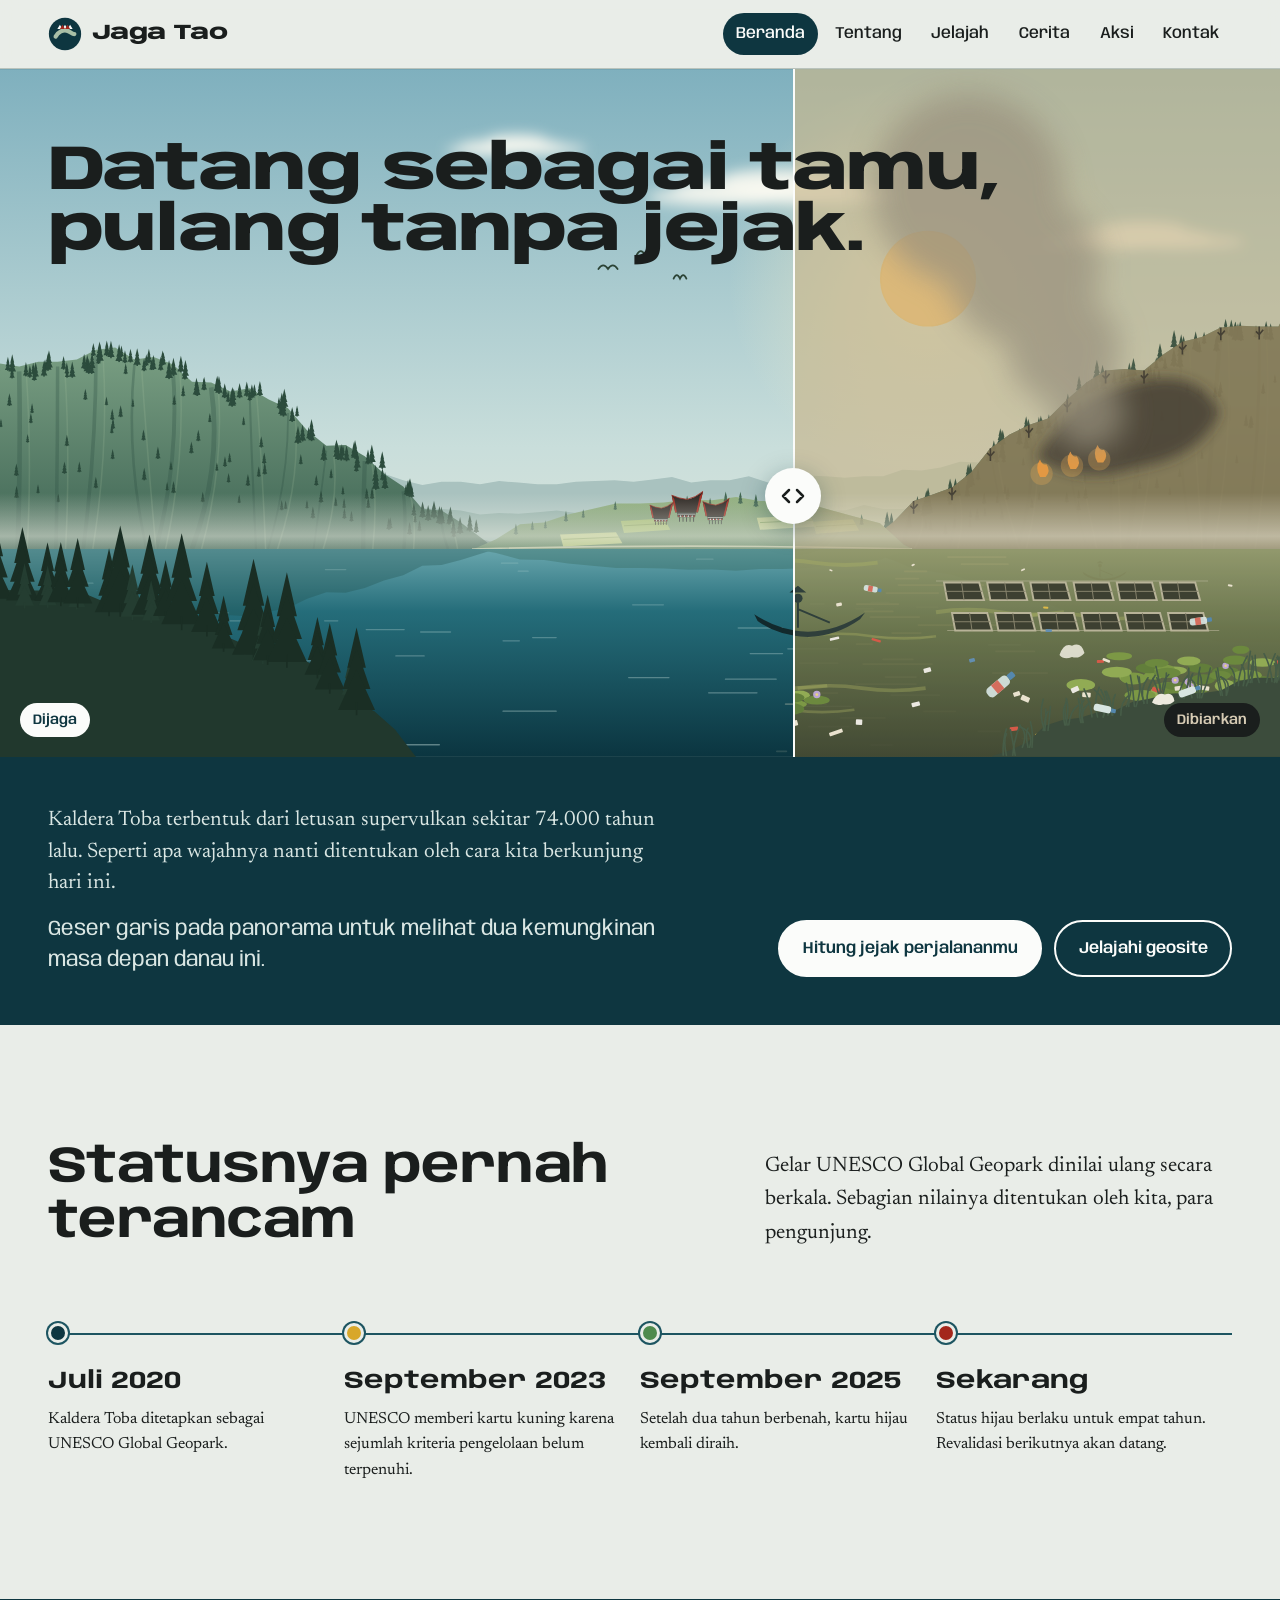
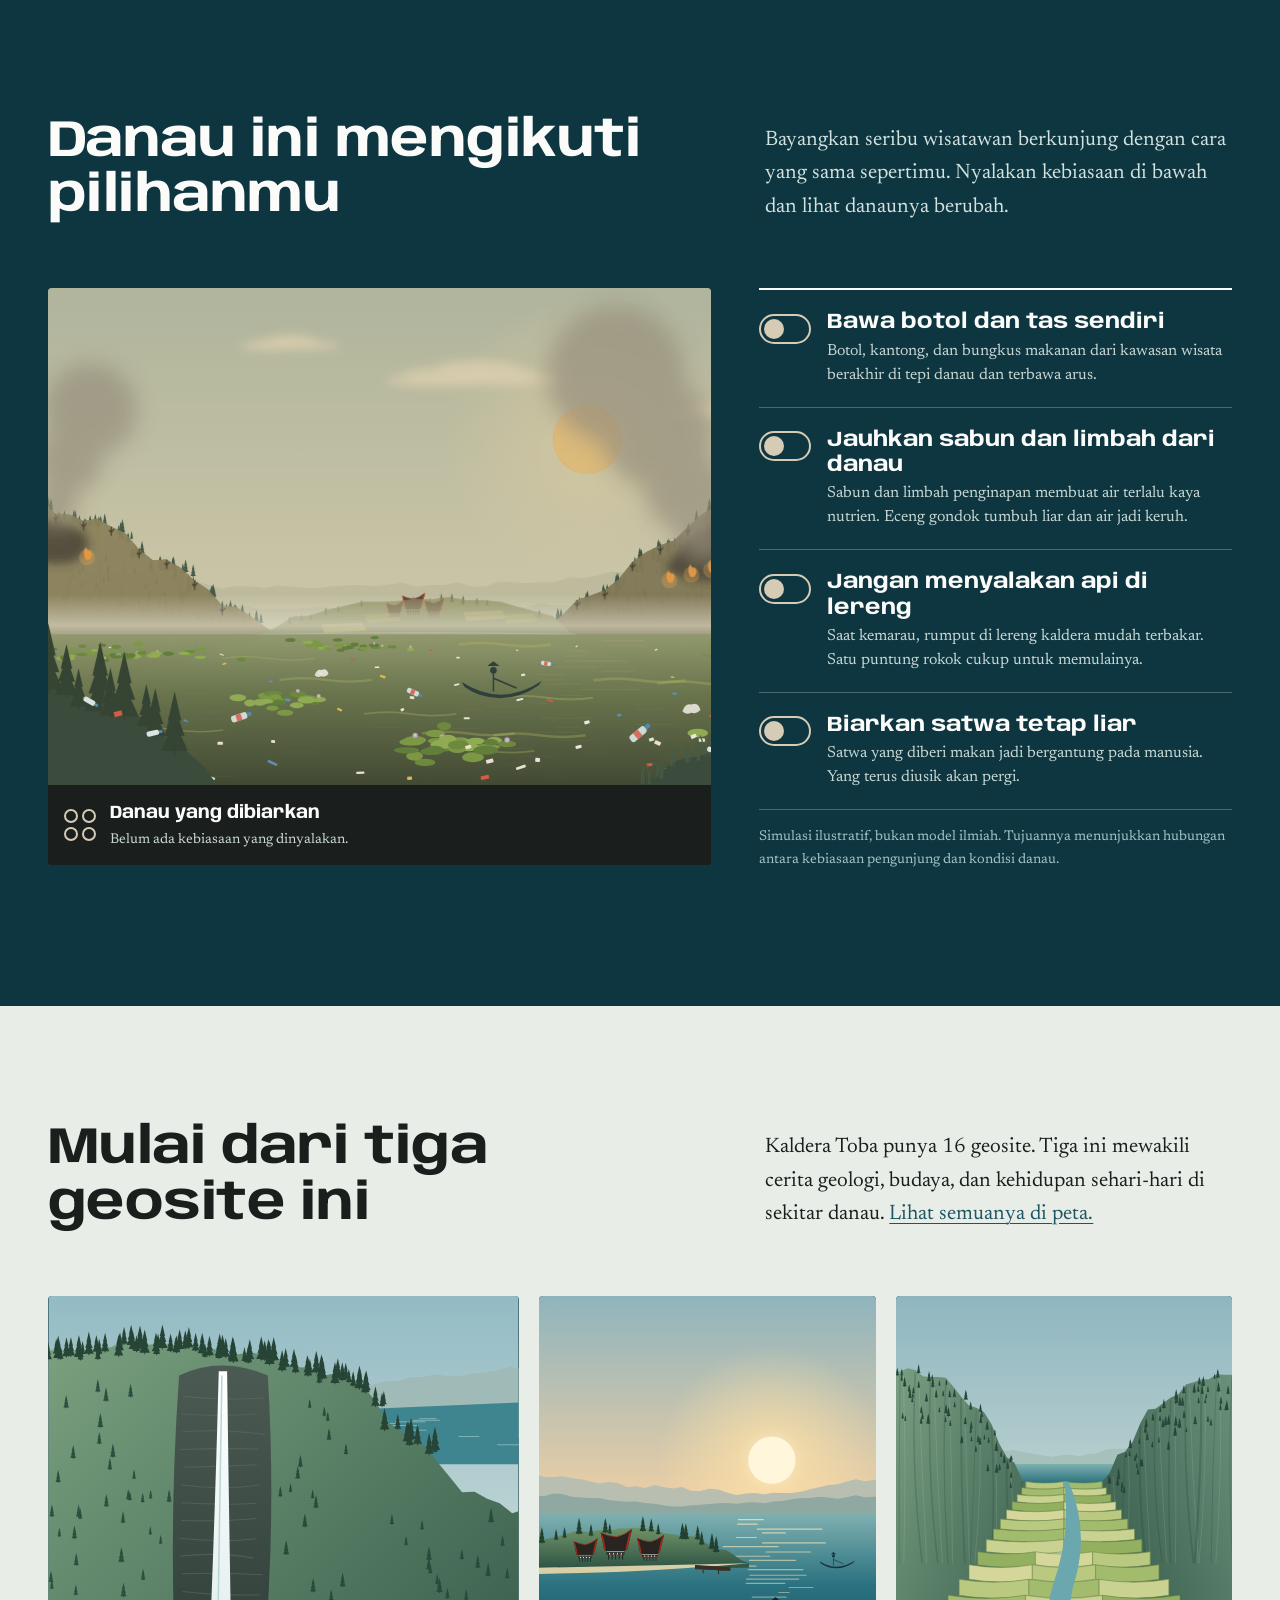
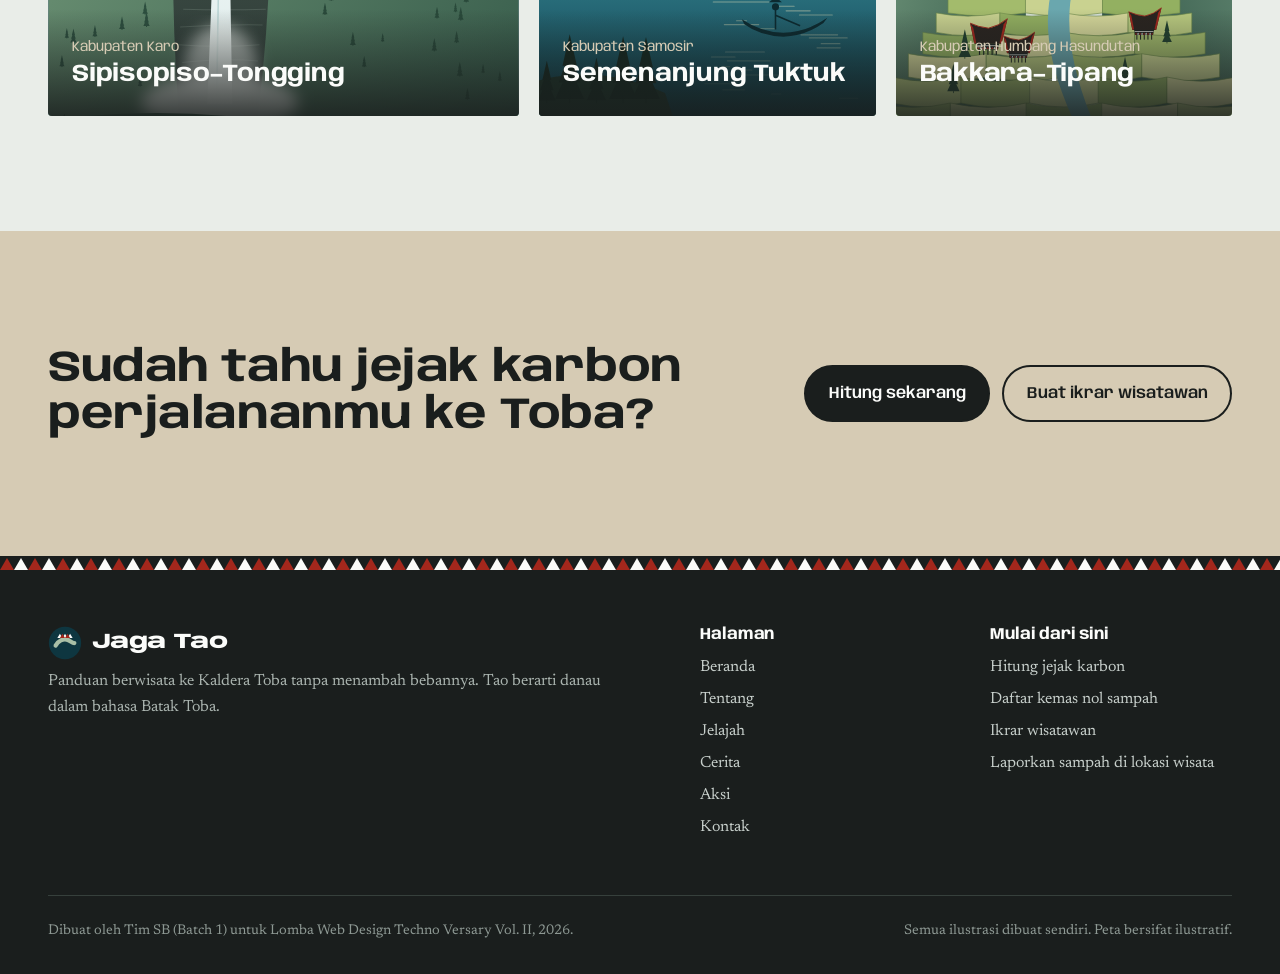
==== commit 64ed0df0: "Pindahkan versi 2 ke root" ====
--- a/index.html
+++ b/index.html
@@ -37,7 +37,7 @@
     <input id="geser-panorama" type="range" min="0" max="100" value="62" step="1">
     <div class="hero__teks">
       <div class="wadah">
-        <h1 id="judul-hero"><span class="baris">Datang</span> <span class="baris baris--sempit">sebagai tamu,</span> <span class="baris">pulang tanpa jejak.</span></h1>
+        <h1 id="judul-hero"><span class="baris">Datang sebagai tamu,</span> <span class="baris">pulang tanpa jejak.</span></h1>
       </div>
     </div>
   </div>
@@ -70,31 +70,19 @@
   </div>
 </section>
 
-<section class="bagian bagian--gelap" aria-labelledby="judul-ancaman">
-  <div class="wadah">
-    <div class="kepala-bagian">
-      <h2 id="judul-ancaman">Tiga ancaman, tiga kebiasaan</h2>
-      <p>Setiap masalah besar di danau punya kebiasaan kecil yang bisa kamu bawa dari rumah.</p>
-    </div>
-    <div class="pasangan">
-      <div class="pasangan__baris">
-        <div class="pasangan__ancaman"><h3>Sampah plastik</h3><p>Botol, kantong, dan bungkus makanan dari kawasan wisata berakhir di tepi danau dan terbawa arus.</p></div>
-        <p class="pasangan__kebiasaan"><strong>Kebiasaanmu</strong>Bawa botol minum dan tas belanja sendiri. Sampah yang kamu bawa masuk, bawa pulang lagi.</p>
-        <svg class="pasangan__ikon" viewBox="0 0 96 96" fill="none" stroke="currentColor" stroke-width="3" aria-hidden="true"><path d="M40 8h16v10l6 8v58a4 4 0 0 1-4 4H38a4 4 0 0 1-4-4V26l6-8z"/><path d="M34 44h28M34 66h28"/><path d="M14 30l68 50" stroke-width="4"/></svg>
-      </div>
-      <div class="pasangan__baris">
-        <div class="pasangan__ancaman"><h3>Air yang keruh</h3><p>Limbah rumah tangga, sabun dari penginapan, dan sisa pakan keramba membuat air terlalu kaya nutrien, sehingga eceng gondok dan alga tumbuh liar.</p></div>
-        <p class="pasangan__kebiasaan"><strong>Kebiasaanmu</strong>Pilih penginapan yang mengolah limbahnya. Jangan memakai sabun atau mencuci langsung di danau.</p>
-        <svg class="pasangan__ikon" viewBox="0 0 96 96" fill="none" stroke="currentColor" stroke-width="3" aria-hidden="true"><path d="M48 10C36 30 26 42 26 58a22 22 0 0 0 44 0c0-16-10-28-22-48z"/><path d="M36 62c2 7 7 11 14 11"/><path d="M8 84c8-5 16-5 24 0s16 5 24 0 16-5 24 0 8 3 8 3"/></svg>
-      </div>
-      <div class="pasangan__baris">
-        <div class="pasangan__ancaman"><h3>Lereng yang terbakar</h3><p>Saat kemarau, rumput di lereng kaldera mudah terbakar. Lereng yang gundul membuat tanah longsor ke danau.</p></div>
-        <p class="pasangan__kebiasaan"><strong>Kebiasaanmu</strong>Jangan membuat api unggun sembarangan, dan bawa pulang puntung rokokmu.</p>
-        <svg class="pasangan__ikon" viewBox="0 0 96 96" fill="none" stroke="currentColor" stroke-width="3" aria-hidden="true"><path d="M48 86c-16 0-26-10-26-24 0-14 10-20 12-34 8 6 10 14 10 20 4-4 6-12 4-22 14 8 24 22 24 36 0 14-10 24-24 24z"/><path d="M48 86c-6 0-10-4-10-10 0-6 6-10 6-16 6 4 12 10 12 16 0 6-4 10-8 10z"/></svg>
-      </div>
-    </div>
-  </div>
-</section>
+<section class="bagian bagian--gelap" aria-labelledby="judul-sim"><div class="wadah"><div class="kepala-bagian"><h2 id="judul-sim">Danau ini mengikuti pilihanmu</h2><p>Bayangkan seribu wisatawan berkunjung dengan cara yang sama sepertimu. Nyalakan kebiasaan di bawah dan lihat danaunya berubah.</p></div><div class="sim"><figure class="sim__gambar"><svg class="sim__svg" viewBox="0 0 1600 860" preserveAspectRatio="xMidYMid slice" role="img" aria-labelledby="sim-t"><title id="sim-t">Ilustrasi Danau Toba yang berubah mengikuti pilihanmu</title><defs>
+<linearGradient id="ssky" x1="0" y1="0" x2="0" y2="1"><stop offset="0" stop-color="#7fb0be"/><stop offset=".55" stop-color="#c9dedb"/><stop offset="1" stop-color="#f3eddb"/></linearGradient>
+<radialGradient id="sglow"><stop offset="0" stop-color="#fff6d8" stop-opacity=".95"/><stop offset=".25" stop-color="#fff1c9" stop-opacity=".5"/><stop offset="1" stop-color="#fff1c9" stop-opacity="0"/></radialGradient>
+<linearGradient id="slake" x1="0" y1="0" x2="0" y2="1"><stop offset="0" stop-color="#6aa7ae"/><stop offset=".3" stop-color="#256d7a"/><stop offset="1" stop-color="#0b3540"/></linearGradient>
+<linearGradient id="smurk" x1="0" y1="0" x2="0" y2="1"><stop offset="0" stop-color="#8d9463"/><stop offset=".4" stop-color="#5d683c"/><stop offset="1" stop-color="#2c3520"/></linearGradient>
+<linearGradient id="swl" x1="0" y1="0" x2="0" y2="1"><stop offset="0" stop-color="#7a9f83"/><stop offset="1" stop-color="#3c6252"/></linearGradient>
+<linearGradient id="swr" x1="0" y1="0" x2="0" y2="1"><stop offset="0" stop-color="#6b917a"/><stop offset="1" stop-color="#335848"/></linearGradient>
+<linearGradient id="ssam" x1="0" y1="0" x2="0" y2="1"><stop offset="0" stop-color="#8fae7c"/><stop offset="1" stop-color="#557a5c"/></linearGradient>
+<linearGradient id="smist" x1="0" y1="0" x2="0" y2="1"><stop offset="0" stop-color="#f4f3e8" stop-opacity="0"/><stop offset=".6" stop-color="#f4f3e8" stop-opacity=".7"/><stop offset="1" stop-color="#f4f3e8" stop-opacity="0"/></linearGradient>
+<filter id="sb8" x="-20%" y="-20%" width="140%" height="140%"><feGaussianBlur stdDeviation="8"/></filter>
+<filter id="sb18" x="-30%" y="-30%" width="160%" height="160%"><feGaussianBlur stdDeviation="18"/></filter>
+<clipPath id="slc"><rect x="0" y="600" width="1600" height="260"/></clipPath>
+</defs><rect width="1600" height="860" fill="url(#ssky)"/><circle cx="1160" cy="262" r="250" fill="url(#sglow)"/><circle cx="1160" cy="262" r="58" fill="#fff8e2"/><g filter="url(#sb8)"><ellipse cx="960" cy="150" rx="120" ry="16" fill="#fbfaf2" opacity=".75"/><ellipse cx="900" cy="160" rx="90" ry="12" fill="#fbfaf2" opacity=".75"/><ellipse cx="1030" cy="158" rx="100" ry="12" fill="#fbfaf2" opacity=".75"/><ellipse cx="970" cy="138" rx="70" ry="14" fill="#fbfaf2" opacity=".75"/><ellipse cx="1420" cy="210" rx="96" ry="13" fill="#fbfaf2" opacity=".75"/><ellipse cx="1372" cy="218" rx="72" ry="10" fill="#fbfaf2" opacity=".75"/><ellipse cx="1476" cy="216" rx="80" ry="10" fill="#fbfaf2" opacity=".75"/><ellipse cx="1428" cy="200" rx="56" ry="11" fill="#fbfaf2" opacity=".75"/><ellipse cx="640" cy="96" rx="66" ry="9" fill="#fbfaf2" opacity=".75"/><ellipse cx="607" cy="102" rx="50" ry="7" fill="#fbfaf2" opacity=".75"/><ellipse cx="678" cy="100" rx="55" ry="7" fill="#fbfaf2" opacity=".75"/><ellipse cx="646" cy="89" rx="38" ry="8" fill="#fbfaf2" opacity=".75"/></g><g class="L L-satwa L-inv"><path d="M748,250 q6,-9 12,0 q6,-9 12,0" stroke="#2b4335" stroke-width="2.2" fill="none" stroke-linecap="round"/><path d="M796,232 q5,-9 10,0 q5,-9 10,0" stroke="#2b4335" stroke-width="2.2" fill="none" stroke-linecap="round"/><path d="M842,262 q4,-9 8,0 q4,-9 8,0" stroke="#2b4335" stroke-width="2.2" fill="none" stroke-linecap="round"/><path d="M1319,150 q5,-9 11,0 q5,-9 11,0" stroke="#2b4335" stroke-width="2.2" fill="none" stroke-linecap="round"/><path d="M1364,168 q4,-9 8,0 q4,-9 8,0" stroke="#2b4335" stroke-width="2.2" fill="none" stroke-linecap="round"/></g><path d="M0,604 L0,466 L24,474 L48,474 L72,471 L96,477 L120,479 L144,484 L168,489 L192,484 L216,486 L240,495 L264,491 L288,495 L312,488 L336,494 L360,499 L384,497 L408,507 L432,509 L456,503 L480,506 L504,514 L528,520 L552,516 L576,516 L600,519 L624,515 L648,517 L672,519 L696,519 L720,516 L744,515 L768,514 L792,516 L816,513 L840,510 L864,517 L888,514 L912,514 L936,509 L960,517 L984,516 L1008,508 L1032,509 L1056,511 L1080,509 L1104,509 L1128,501 L1152,502 L1176,498 L1200,491 L1224,492 L1248,493 L1272,492 L1296,488 L1320,489 L1344,482 L1368,482 L1392,485 L1416,479 L1440,473 L1464,474 L1488,472 L1512,469 L1536,464 L1560,463 L1584,462 L1600,462 L1600,604 Z" fill="#a9c2bf"/><path d="M0,604 L0,524 L24,524 L48,518 L72,519 L96,527 L120,529 L144,531 L168,530 L192,535 L216,537 L240,539 L264,537 L288,539 L312,539 L336,542 L360,545 L384,545 L408,543 L432,543 L456,543 L480,543 L504,544 L528,549 L552,550 L576,552 L600,557 L624,555 L648,556 L672,554 L696,552 L720,555 L744,553 L768,556 L792,559 L816,556 L840,551 L864,556 L888,555 L912,553 L936,554 L960,552 L984,552 L1008,548 L1032,552 L1056,552 L1080,545 L1104,550 L1128,550 L1152,547 L1176,547 L1200,545 L1224,547 L1248,542 L1272,543 L1296,537 L1320,540 L1344,538 L1368,532 L1392,531 L1416,532 L1440,528 L1464,525 L1488,521 L1512,521 L1536,523 L1560,518 L1584,523 L1600,520 L1600,604 Z" fill="#8eada7"/><g class="L L-api"><rect width="1600" height="604" fill="#c9b98f" opacity=".62"/><circle cx="1160" cy="262" r="60" fill="#e0b46a" opacity=".8"/></g><g clip-path="none"><path d="M0,606 L0,368 L24,372 L48,366 L72,366 L96,363 L120,351 L144,348 L168,363 L192,360 L216,369 L240,391 L264,392 L288,403 L312,399 L336,413 L360,424 L384,452 L408,471 L432,470 L456,484 L480,506 L504,522 L528,550 L552,552 L576,567 L600,585 L620,600 L620,606 Z" fill="url(#swl)"/><path d="M1070,606 L1070,596 L1094,584 L1118,565 L1142,540 L1166,532 L1190,523 L1214,504 L1238,474 L1262,457 L1286,445 L1310,437 L1334,413 L1358,392 L1382,377 L1406,375 L1430,377 L1454,357 L1478,341 L1502,335 L1526,323 L1550,321 L1574,322 L1598,322 L1600,318 L1600,606 Z" fill="url(#swr)"/><path d="M24,378 Q26,486 22,600" stroke="#2f5244" stroke-width="5.7" opacity=".32" fill="none"/><path d="M33,382 Q40,486 34,600" stroke="#b6cfa5" stroke-width="2" opacity=".16" fill="none"/><path d="M72,372 Q72,483 70,600" stroke="#2f5244" stroke-width="4.3" opacity=".32" fill="none"/><path d="M81,376 Q88,483 82,600" stroke="#b6cfa5" stroke-width="2" opacity=".16" fill="none"/><path d="M120,357 Q120,475 104,600" stroke="#2f5244" stroke-width="4.5" opacity=".32" fill="none"/><path d="M129,361 Q136,475 116,600" stroke="#b6cfa5" stroke-width="2" opacity=".16" fill="none"/><path d="M168,369 Q157,481 183,600" stroke="#2f5244" stroke-width="3.2" opacity=".32" fill="none"/><path d="M177,373 Q184,481 195,600" stroke="#b6cfa5" stroke-width="2" opacity=".16" fill="none"/><path d="M216,375 Q225,484 195,600" stroke="#2f5244" stroke-width="4.8" opacity=".32" fill="none"/><path d="M225,379 Q232,484 207,600" stroke="#b6cfa5" stroke-width="2" opacity=".16" fill="none"/><path d="M264,398 Q278,496 240,600" stroke="#2f5244" stroke-width="5.9" opacity=".32" fill="none"/><path d="M273,402 Q280,496 252,600" stroke="#b6cfa5" stroke-width="2" opacity=".16" fill="none"/><path d="M312,405 Q315,500 320,600" stroke="#2f5244" stroke-width="2.6" opacity=".32" fill="none"/><path d="M321,409 Q328,500 332,600" stroke="#b6cfa5" stroke-width="2" opacity=".16" fill="none"/><path d="M360,430 Q361,512 335,600" stroke="#2f5244" stroke-width="2.2" opacity=".32" fill="none"/><path d="M369,434 Q376,512 347,600" stroke="#b6cfa5" stroke-width="2" opacity=".16" fill="none"/><path d="M408,477 Q401,535 392,600" stroke="#2f5244" stroke-width="2.1" opacity=".32" fill="none"/><path d="M417,481 Q424,535 404,600" stroke="#b6cfa5" stroke-width="2" opacity=".16" fill="none"/><path d="M456,490 Q454,542 454,600" stroke="#2f5244" stroke-width="5.4" opacity=".32" fill="none"/><path d="M465,494 Q472,542 466,600" stroke="#b6cfa5" stroke-width="2" opacity=".16" fill="none"/><path d="M504,528 Q508,561 505,600" stroke="#2f5244" stroke-width="4.0" opacity=".32" fill="none"/><path d="M513,532 Q520,561 517,600" stroke="#b6cfa5" stroke-width="2" opacity=".16" fill="none"/><path d="M552,558 Q551,576 560,600" stroke="#2f5244" stroke-width="3.1" opacity=".32" fill="none"/><path d="M561,562 Q568,576 572,600" stroke="#b6cfa5" stroke-width="2" opacity=".16" fill="none"/><path d="M600,591 Q614,592 626,600" stroke="#2f5244" stroke-width="5.4" opacity=".32" fill="none"/><path d="M609,595 Q616,592 638,600" stroke="#b6cfa5" stroke-width="2" opacity=".16" fill="none"/><path d="M1094,590 Q1089,592 1105,600" stroke="#294a3d" stroke-width="2.9" opacity=".32" fill="none"/><path d="M1103,594 Q1110,592 1117,600" stroke="#b6cfa5" stroke-width="2" opacity=".16" fill="none"/><path d="M1142,546 Q1130,570 1131,600" stroke="#294a3d" stroke-width="5.1" opacity=".32" fill="none"/><path d="M1151,550 Q1158,570 1143,600" stroke="#b6cfa5" stroke-width="2" opacity=".16" fill="none"/><path d="M1190,529 Q1200,562 1185,600" stroke="#294a3d" stroke-width="3.5" opacity=".32" fill="none"/><path d="M1199,533 Q1206,562 1197,600" stroke="#b6cfa5" stroke-width="2" opacity=".16" fill="none"/><path d="M1238,480 Q1248,537 1262,600" stroke="#294a3d" stroke-width="2.0" opacity=".32" fill="none"/><path d="M1247,484 Q1254,537 1274,600" stroke="#b6cfa5" stroke-width="2" opacity=".16" fill="none"/><path d="M1286,451 Q1297,522 1271,600" stroke="#294a3d" stroke-width="3.9" opacity=".32" fill="none"/><path d="M1295,455 Q1302,522 1283,600" stroke="#b6cfa5" stroke-width="2" opacity=".16" fill="none"/><path d="M1334,419 Q1331,507 1359,600" stroke="#294a3d" stroke-width="2.3" opacity=".32" fill="none"/><path d="M1343,423 Q1350,507 1371,600" stroke="#b6cfa5" stroke-width="2" opacity=".16" fill="none"/><path d="M1382,383 Q1390,489 1389,600" stroke="#294a3d" stroke-width="3.1" opacity=".32" fill="none"/><path d="M1391,387 Q1398,489 1401,600" stroke="#b6cfa5" stroke-width="2" opacity=".16" fill="none"/><path d="M1430,383 Q1425,488 1409,600" stroke="#294a3d" stroke-width="5.9" opacity=".32" fill="none"/><path d="M1439,387 Q1446,488 1421,600" stroke="#b6cfa5" stroke-width="2" opacity=".16" fill="none"/><path d="M1478,347 Q1467,470 1491,600" stroke="#294a3d" stroke-width="3.0" opacity=".32" fill="none"/><path d="M1487,351 Q1494,470 1503,600" stroke="#b6cfa5" stroke-width="2" opacity=".16" fill="none"/><path d="M1526,329 Q1514,462 1505,600" stroke="#294a3d" stroke-width="5.2" opacity=".32" fill="none"/><path d="M1535,333 Q1542,462 1517,600" stroke="#b6cfa5" stroke-width="2" opacity=".16" fill="none"/><path d="M1574,328 Q1576,461 1557,600" stroke="#294a3d" stroke-width="3.8" opacity=".32" fill="none"/><path d="M1583,332 Q1590,461 1569,600" stroke="#b6cfa5" stroke-width="2" opacity=".16" fill="none"/><path d="M-5.5,370.1 L-4.0,376.8 L-7.0,376.8Z" fill="#2c4c3d"/><path d="M-5.5,373.6 L-3.2,380.3 L-7.8,380.3Z" fill="#2c4c3d"/><path d="M-5.5,377.1 L-2.5,383.7 L-8.5,383.7Z" fill="#2c4c3d"/><rect x="-6.5" y="382.6" width="2" height="2.0" fill="#2c4c3d"/><path d="M9.9,359.6 L11.7,367.7 L8.0,367.7Z" fill="#2c4c3d"/><path d="M9.9,363.8 L12.7,371.9 L7.1,371.9Z" fill="#2c4c3d"/><path d="M9.9,368.0 L13.6,376.1 L6.2,376.1Z" fill="#2c4c3d"/><rect x="8.9" y="374.7" width="2" height="2.5" fill="#2c4c3d"/><path d="M-4.8,355.4 L-2.3,366.3 L-7.2,366.3Z" fill="#2c4c3d"/><path d="M-4.8,361.0 L-1.0,371.9 L-8.5,371.9Z" fill="#2c4c3d"/><path d="M-4.8,366.7 L0.2,377.6 L-9.7,377.6Z" fill="#2c4c3d"/><rect x="-5.8" y="375.7" width="2" height="3.3" fill="#2c4c3d"/><path d="M15.3,356.7 L17.7,367.2 L12.9,367.2Z" fill="#2c4c3d"/><path d="M15.3,362.2 L18.9,372.6 L11.7,372.6Z" fill="#2c4c3d"/><path d="M15.3,367.6 L20.1,378.1 L10.5,378.1Z" fill="#2c4c3d"/><rect x="14.3" y="376.3" width="2" height="3.2" fill="#2c4c3d"/><path d="M-4.8,358.1 L-2.5,368.4 L-7.2,368.4Z" fill="#2c4c3d"/><path d="M-4.8,363.5 L-1.3,373.8 L-8.4,373.8Z" fill="#2c4c3d"/><path d="M-4.8,368.9 L-0.1,379.2 L-9.5,379.2Z" fill="#2c4c3d"/><rect x="-5.8" y="377.4" width="2" height="3.1" fill="#2c4c3d"/><path d="M11.8,405.3 L13.5,412.7 L10.1,412.7Z" fill="#2c4c3d"/><path d="M11.8,409.2 L14.3,416.5 L9.3,416.5Z" fill="#2c4c3d"/><path d="M11.8,413.0 L15.2,420.3 L8.5,420.3Z" fill="#2c4c3d"/><rect x="10.8" y="419.0" width="2" height="2.2" fill="#2c4c3d"/><path d="M-2.7,427.8 L-1.2,434.6 L-4.3,434.6Z" fill="#2c4c3d"/><path d="M-2.7,431.3 L-0.4,438.1 L-5.1,438.1Z" fill="#2c4c3d"/><path d="M-2.7,434.8 L0.3,441.6 L-5.8,441.6Z" fill="#2c4c3d"/><rect x="-3.7" y="440.4" width="2" height="2.0" fill="#2c4c3d"/><path d="M1.2,437.1 L2.3,441.9 L0.1,441.9Z" fill="#2c4c3d"/><path d="M1.2,439.6 L2.8,444.4 L-0.5,444.4Z" fill="#2c4c3d"/><path d="M1.2,442.1 L3.4,446.9 L-1.0,446.9Z" fill="#2c4c3d"/><rect x="0.2" y="446.1" width="2" height="1.5" fill="#2c4c3d"/><path d="M15.1,371.0 L16.7,378.2 L13.4,378.2Z" fill="#2c4c3d"/><path d="M15.1,374.8 L17.5,382.0 L12.6,382.0Z" fill="#2c4c3d"/><path d="M15.1,378.6 L18.4,385.8 L11.8,385.8Z" fill="#2c4c3d"/><rect x="14.1" y="384.5" width="2" height="2.2" fill="#2c4c3d"/><path d="M32.4,366.2 L34.3,374.5 L30.6,374.5Z" fill="#2c4c3d"/><path d="M32.4,370.5 L35.3,378.8 L29.6,378.8Z" fill="#2c4c3d"/><path d="M32.4,374.8 L36.2,383.1 L28.7,383.1Z" fill="#2c4c3d"/><rect x="31.4" y="381.7" width="2" height="2.5" fill="#2c4c3d"/><path d="M44.6,366.2 L46.6,375.1 L42.6,375.1Z" fill="#2c4c3d"/><path d="M44.6,370.8 L47.7,379.7 L41.6,379.7Z" fill="#2c4c3d"/><path d="M44.6,375.5 L48.7,384.4 L40.6,384.4Z" fill="#2c4c3d"/><rect x="43.6" y="382.8" width="2" height="2.7" fill="#2c4c3d"/><path d="M41.5,367.2 L43.0,374.0 L39.9,374.0Z" fill="#2c4c3d"/><path d="M41.5,370.7 L43.8,377.5 L39.1,377.5Z" fill="#2c4c3d"/><path d="M41.5,374.3 L44.5,381.0 L38.4,381.0Z" fill="#2c4c3d"/><rect x="40.5" y="379.9" width="2" height="2.1" fill="#2c4c3d"/><path d="M42.9,373.8 L44.5,381.0 L41.2,381.0Z" fill="#2c4c3d"/><path d="M42.9,377.6 L45.4,384.8 L40.4,384.8Z" fill="#2c4c3d"/><path d="M42.9,381.3 L46.2,388.6 L39.6,388.6Z" fill="#2c4c3d"/><rect x="41.9" y="387.3" width="2" height="2.2" fill="#2c4c3d"/><path d="M20.5,493.1 L22.1,500.3 L18.8,500.3Z" fill="#2c4c3d"/><path d="M20.5,496.9 L22.9,504.0 L18.0,504.0Z" fill="#2c4c3d"/><path d="M20.5,500.6 L23.7,507.8 L17.2,507.8Z" fill="#2c4c3d"/><rect x="19.5" y="506.5" width="2" height="2.2" fill="#2c4c3d"/><path d="M20.7,521.1 L22.3,528.1 L19.1,528.1Z" fill="#2c4c3d"/><path d="M20.7,524.8 L23.1,531.8 L18.3,531.8Z" fill="#2c4c3d"/><path d="M20.7,528.4 L23.9,535.5 L17.5,535.5Z" fill="#2c4c3d"/><rect x="19.7" y="534.2" width="2" height="2.1" fill="#2c4c3d"/><path d="M34.5,456.4 L35.6,461.3 L33.4,461.3Z" fill="#2c4c3d"/><path d="M34.5,458.9 L36.2,463.8 L32.8,463.8Z" fill="#2c4c3d"/><path d="M34.5,461.5 L36.8,466.4 L32.3,466.4Z" fill="#2c4c3d"/><rect x="33.5" y="465.5" width="2" height="1.5" fill="#2c4c3d"/><path d="M37.3,370.1 L39.0,377.3 L35.7,377.3Z" fill="#2c4c3d"/><path d="M37.3,373.9 L39.8,381.1 L34.9,381.1Z" fill="#2c4c3d"/><path d="M37.3,377.6 L40.6,384.8 L34.0,384.8Z" fill="#2c4c3d"/><rect x="36.3" y="383.6" width="2" height="2.2" fill="#2c4c3d"/><path d="M60.0,355.2 L62.3,365.4 L57.6,365.4Z" fill="#2c4c3d"/><path d="M60.0,360.5 L63.4,370.7 L56.5,370.7Z" fill="#2c4c3d"/><path d="M60.0,365.8 L64.6,376.0 L55.3,376.0Z" fill="#2c4c3d"/><rect x="59.0" y="374.2" width="2" height="3.1" fill="#2c4c3d"/><path d="M56.3,362.8 L57.8,369.7 L54.7,369.7Z" fill="#2c4c3d"/><path d="M56.3,366.4 L58.6,373.2 L53.9,373.2Z" fill="#2c4c3d"/><path d="M56.3,370.0 L59.4,376.8 L53.1,376.8Z" fill="#2c4c3d"/><rect x="55.3" y="375.6" width="2" height="2.1" fill="#2c4c3d"/><path d="M60.5,359.5 L62.1,366.7 L58.9,366.7Z" fill="#2c4c3d"/><path d="M60.5,363.2 L62.9,370.4 L58.0,370.4Z" fill="#2c4c3d"/><path d="M60.5,367.0 L63.7,374.1 L57.2,374.1Z" fill="#2c4c3d"/><rect x="59.5" y="372.9" width="2" height="2.2" fill="#2c4c3d"/><path d="M55.0,364.7 L57.1,373.8 L52.9,373.8Z" fill="#2c4c3d"/><path d="M55.0,369.4 L58.1,378.5 L51.9,378.5Z" fill="#2c4c3d"/><path d="M55.0,374.2 L59.2,383.2 L50.9,383.2Z" fill="#2c4c3d"/><rect x="54.0" y="381.7" width="2" height="2.8" fill="#2c4c3d"/><path d="M47.5,519.1 L48.7,524.3 L46.3,524.3Z" fill="#2c4c3d"/><path d="M47.5,521.8 L49.3,527.0 L45.8,527.0Z" fill="#2c4c3d"/><path d="M47.5,524.5 L49.9,529.7 L45.2,529.7Z" fill="#2c4c3d"/><rect x="46.5" y="528.8" width="2" height="1.6" fill="#2c4c3d"/><path d="M38.6,430.0 L39.9,435.8 L37.2,435.8Z" fill="#2c4c3d"/><path d="M38.6,433.0 L40.6,438.8 L36.6,438.8Z" fill="#2c4c3d"/><path d="M38.6,436.0 L41.2,441.9 L35.9,441.9Z" fill="#2c4c3d"/><rect x="37.6" y="440.9" width="2" height="1.8" fill="#2c4c3d"/><path d="M40.1,417.8 L41.3,423.5 L38.8,423.5Z" fill="#2c4c3d"/><path d="M40.1,420.8 L42.0,426.4 L38.1,426.4Z" fill="#2c4c3d"/><path d="M40.1,423.7 L42.6,429.3 L37.5,429.3Z" fill="#2c4c3d"/><rect x="39.1" y="428.4" width="2" height="1.7" fill="#2c4c3d"/><path d="M79.5,358.8 L81.2,366.6 L77.7,366.6Z" fill="#2c4c3d"/><path d="M79.5,362.8 L82.1,370.6 L76.8,370.6Z" fill="#2c4c3d"/><path d="M79.5,366.9 L83.0,374.7 L75.9,374.7Z" fill="#2c4c3d"/><rect x="78.5" y="373.4" width="2" height="2.4" fill="#2c4c3d"/><path d="M90.3,365.7 L92.4,375.0 L88.2,375.0Z" fill="#2c4c3d"/><path d="M90.3,370.6 L93.5,379.9 L87.1,379.9Z" fill="#2c4c3d"/><path d="M90.3,375.4 L94.5,384.7 L86.0,384.7Z" fill="#2c4c3d"/><rect x="89.3" y="383.1" width="2" height="2.8" fill="#2c4c3d"/><path d="M83.5,366.6 L85.0,373.3 L82.0,373.3Z" fill="#2c4c3d"/><path d="M83.5,370.1 L85.8,376.8 L81.2,376.8Z" fill="#2c4c3d"/><path d="M83.5,373.6 L86.6,380.3 L80.4,380.3Z" fill="#2c4c3d"/><rect x="82.5" y="379.1" width="2" height="2.0" fill="#2c4c3d"/><path d="M61.2,351.4 L63.6,362.0 L58.8,362.0Z" fill="#2c4c3d"/><path d="M61.2,356.9 L64.8,367.5 L57.6,367.5Z" fill="#2c4c3d"/><path d="M61.2,362.4 L66.0,373.0 L56.4,373.0Z" fill="#2c4c3d"/><rect x="60.2" y="371.2" width="2" height="3.2" fill="#2c4c3d"/><path d="M83.8,372.5 L85.2,378.6 L82.4,378.6Z" fill="#2c4c3d"/><path d="M83.8,375.7 L85.9,381.7 L81.7,381.7Z" fill="#2c4c3d"/><path d="M83.8,378.8 L86.6,384.9 L81.1,384.9Z" fill="#2c4c3d"/><rect x="82.8" y="383.9" width="2" height="1.9" fill="#2c4c3d"/><path d="M83.6,457.1 L85.1,463.7 L82.1,463.7Z" fill="#2c4c3d"/><path d="M83.6,460.5 L85.9,467.1 L81.4,467.1Z" fill="#2c4c3d"/><path d="M83.6,464.0 L86.7,470.6 L80.6,470.6Z" fill="#2c4c3d"/><rect x="82.6" y="469.4" width="2" height="2.0" fill="#2c4c3d"/><path d="M72.8,531.0 L73.9,535.8 L71.7,535.8Z" fill="#2c4c3d"/><path d="M72.8,533.5 L74.5,538.3 L71.2,538.3Z" fill="#2c4c3d"/><path d="M72.8,536.0 L75.0,540.8 L70.6,540.8Z" fill="#2c4c3d"/><rect x="71.8" y="540.0" width="2" height="1.5" fill="#2c4c3d"/><path d="M80.6,490.5 L82.2,497.6 L79.0,497.6Z" fill="#2c4c3d"/><path d="M80.6,494.2 L83.0,501.3 L78.1,501.3Z" fill="#2c4c3d"/><path d="M80.6,497.9 L83.8,505.0 L77.3,505.0Z" fill="#2c4c3d"/><rect x="79.6" y="503.8" width="2" height="2.2" fill="#2c4c3d"/><path d="M109.1,357.3 L111.3,367.3 L106.8,367.3Z" fill="#2c4c3d"/><path d="M109.1,362.5 L112.5,372.5 L105.6,372.5Z" fill="#2c4c3d"/><path d="M109.1,367.8 L113.6,377.7 L104.5,377.7Z" fill="#2c4c3d"/><rect x="108.1" y="376.0" width="2" height="3.0" fill="#2c4c3d"/><path d="M115.1,354.3 L117.3,363.7 L113.0,363.7Z" fill="#2c4c3d"/><path d="M115.1,359.2 L118.3,368.7 L111.9,368.7Z" fill="#2c4c3d"/><path d="M115.1,364.1 L119.4,373.6 L110.8,373.6Z" fill="#2c4c3d"/><rect x="114.1" y="372.0" width="2" height="2.9" fill="#2c4c3d"/><path d="M114.6,363.5 L116.5,371.6 L112.8,371.6Z" fill="#2c4c3d"/><path d="M114.6,367.7 L117.4,375.8 L111.9,375.8Z" fill="#2c4c3d"/><path d="M114.6,371.9 L118.3,380.0 L110.9,380.0Z" fill="#2c4c3d"/><rect x="113.6" y="378.6" width="2" height="2.5" fill="#2c4c3d"/><path d="M110.9,361.7 L112.9,370.5 L108.9,370.5Z" fill="#2c4c3d"/><path d="M110.9,366.3 L113.9,375.2 L107.8,375.2Z" fill="#2c4c3d"/><path d="M110.9,370.9 L114.9,379.8 L106.8,379.8Z" fill="#2c4c3d"/><rect x="109.9" y="378.3" width="2" height="2.7" fill="#2c4c3d"/><path d="M105.2,355.8 L107.3,364.7 L103.2,364.7Z" fill="#2c4c3d"/><path d="M105.2,360.4 L108.3,369.4 L102.2,369.4Z" fill="#2c4c3d"/><path d="M105.2,365.1 L109.3,374.0 L101.2,374.0Z" fill="#2c4c3d"/><rect x="104.2" y="372.5" width="2" height="2.7" fill="#2c4c3d"/><path d="M106.7,399.8 L108.2,406.2 L105.2,406.2Z" fill="#2c4c3d"/><path d="M106.7,403.2 L108.9,409.5 L104.5,409.5Z" fill="#2c4c3d"/><path d="M106.7,406.5 L109.6,412.8 L103.8,412.8Z" fill="#2c4c3d"/><rect x="105.7" y="411.7" width="2" height="1.9" fill="#2c4c3d"/><path d="M119.8,509.7 L121.3,516.3 L118.3,516.3Z" fill="#2c4c3d"/><path d="M119.8,513.1 L122.0,519.7 L117.5,519.7Z" fill="#2c4c3d"/><path d="M119.8,516.6 L122.8,523.2 L116.8,523.2Z" fill="#2c4c3d"/><rect x="118.8" y="522.0" width="2" height="2.0" fill="#2c4c3d"/><path d="M99.2,490.6 L100.6,496.8 L97.8,496.8Z" fill="#2c4c3d"/><path d="M99.2,493.8 L101.3,500.0 L97.1,500.0Z" fill="#2c4c3d"/><path d="M99.2,497.1 L102.0,503.3 L96.4,503.3Z" fill="#2c4c3d"/><rect x="98.2" y="502.2" width="2" height="1.9" fill="#2c4c3d"/><path d="M123.0,354.7 L124.4,361.1 L121.5,361.1Z" fill="#2c4c3d"/><path d="M123.0,358.1 L125.2,364.5 L120.8,364.5Z" fill="#2c4c3d"/><path d="M123.0,361.4 L125.9,367.8 L120.1,367.8Z" fill="#2c4c3d"/><rect x="122.0" y="366.7" width="2" height="1.9" fill="#2c4c3d"/><path d="M133.5,339.3 L135.6,348.3 L131.4,348.3Z" fill="#2c4c3d"/><path d="M133.5,344.0 L136.6,353.0 L130.4,353.0Z" fill="#2c4c3d"/><path d="M133.5,348.7 L137.6,357.8 L129.4,357.8Z" fill="#2c4c3d"/><rect x="132.5" y="356.2" width="2" height="2.7" fill="#2c4c3d"/><path d="M124.4,340.7 L126.5,350.2 L122.2,350.2Z" fill="#2c4c3d"/><path d="M124.4,345.6 L127.6,355.1 L121.1,355.1Z" fill="#2c4c3d"/><path d="M124.4,350.6 L128.7,360.1 L120.0,360.1Z" fill="#2c4c3d"/><rect x="123.4" y="358.4" width="2" height="2.9" fill="#2c4c3d"/><path d="M124.9,342.8 L127.3,353.5 L122.5,353.5Z" fill="#2c4c3d"/><path d="M124.9,348.4 L128.5,359.0 L121.3,359.0Z" fill="#2c4c3d"/><path d="M124.9,353.9 L129.8,364.6 L120.1,364.6Z" fill="#2c4c3d"/><rect x="123.9" y="362.7" width="2" height="3.2" fill="#2c4c3d"/><path d="M116.7,342.4 L118.4,349.9 L115.0,349.9Z" fill="#2c4c3d"/><path d="M116.7,346.3 L119.3,353.8 L114.1,353.8Z" fill="#2c4c3d"/><path d="M116.7,350.2 L120.1,357.7 L113.3,357.7Z" fill="#2c4c3d"/><rect x="115.7" y="356.4" width="2" height="2.3" fill="#2c4c3d"/><path d="M133.1,409.4 L134.2,414.4 L131.9,414.4Z" fill="#2c4c3d"/><path d="M133.1,412.0 L134.8,417.1 L131.3,417.1Z" fill="#2c4c3d"/><path d="M133.1,414.6 L135.4,419.7 L130.7,419.7Z" fill="#2c4c3d"/><rect x="132.1" y="418.8" width="2" height="1.5" fill="#2c4c3d"/><path d="M140.8,475.0 L142.1,480.8 L139.5,480.8Z" fill="#2c4c3d"/><path d="M140.8,478.0 L142.8,483.8 L138.8,483.8Z" fill="#2c4c3d"/><path d="M140.8,481.1 L143.5,486.9 L138.1,486.9Z" fill="#2c4c3d"/><rect x="139.8" y="485.9" width="2" height="1.8" fill="#2c4c3d"/><path d="M140.3,424.7 L141.8,431.1 L138.8,431.1Z" fill="#2c4c3d"/><path d="M140.3,428.0 L142.5,434.5 L138.1,434.5Z" fill="#2c4c3d"/><path d="M140.3,431.4 L143.3,437.8 L137.4,437.8Z" fill="#2c4c3d"/><rect x="139.3" y="436.7" width="2" height="2.0" fill="#2c4c3d"/><path d="M138.7,339.6 L141.0,349.6 L136.5,349.6Z" fill="#2c4c3d"/><path d="M138.7,344.8 L142.2,354.9 L135.3,354.9Z" fill="#2c4c3d"/><path d="M138.7,350.1 L143.3,360.1 L134.2,360.1Z" fill="#2c4c3d"/><rect x="137.7" y="358.4" width="2" height="3.1" fill="#2c4c3d"/><path d="M163.1,349.6 L164.9,357.5 L161.3,357.5Z" fill="#2c4c3d"/><path d="M163.1,353.7 L165.8,361.7 L160.4,361.7Z" fill="#2c4c3d"/><path d="M163.1,357.9 L166.7,365.8 L159.5,365.8Z" fill="#2c4c3d"/><rect x="162.1" y="364.4" width="2" height="2.4" fill="#2c4c3d"/><path d="M151.8,345.6 L153.3,352.2 L150.3,352.2Z" fill="#2c4c3d"/><path d="M151.8,349.1 L154.1,355.7 L149.5,355.7Z" fill="#2c4c3d"/><path d="M151.8,352.5 L154.9,359.2 L148.8,359.2Z" fill="#2c4c3d"/><rect x="150.8" y="358.0" width="2" height="2.0" fill="#2c4c3d"/><path d="M148.9,344.0 L151.2,354.3 L146.5,354.3Z" fill="#2c4c3d"/><path d="M148.9,349.3 L152.4,359.6 L145.4,359.6Z" fill="#2c4c3d"/><path d="M148.9,354.7 L153.6,365.0 L144.2,365.0Z" fill="#2c4c3d"/><rect x="147.9" y="363.2" width="2" height="3.1" fill="#2c4c3d"/><path d="M156.2,351.6 L157.9,359.0 L154.5,359.0Z" fill="#2c4c3d"/><path d="M156.2,355.5 L158.7,362.9 L153.7,362.9Z" fill="#2c4c3d"/><path d="M156.2,359.3 L159.6,366.7 L152.8,366.7Z" fill="#2c4c3d"/><rect x="155.2" y="365.4" width="2" height="2.2" fill="#2c4c3d"/><path d="M139.8,443.7 L141.0,449.0 L138.5,449.0Z" fill="#2c4c3d"/><path d="M139.8,446.5 L141.6,451.8 L137.9,451.8Z" fill="#2c4c3d"/><path d="M139.8,449.3 L142.2,454.6 L137.3,454.6Z" fill="#2c4c3d"/><rect x="138.8" y="453.7" width="2" height="1.6" fill="#2c4c3d"/><path d="M141.3,436.1 L142.7,442.4 L139.8,442.4Z" fill="#2c4c3d"/><path d="M141.3,439.4 L143.4,445.7 L139.1,445.7Z" fill="#2c4c3d"/><path d="M141.3,442.7 L144.2,449.0 L138.4,449.0Z" fill="#2c4c3d"/><rect x="140.3" y="447.9" width="2" height="1.9" fill="#2c4c3d"/><path d="M150.8,420.2 L152.4,427.1 L149.2,427.1Z" fill="#2c4c3d"/><path d="M150.8,423.8 L153.2,430.7 L148.4,430.7Z" fill="#2c4c3d"/><path d="M150.8,427.4 L153.9,434.3 L147.6,434.3Z" fill="#2c4c3d"/><rect x="149.8" y="433.1" width="2" height="2.1" fill="#2c4c3d"/><path d="M189.4,362.5 L190.8,368.8 L187.9,368.8Z" fill="#2c4c3d"/><path d="M189.4,365.8 L191.6,372.2 L187.2,372.2Z" fill="#2c4c3d"/><path d="M189.4,369.1 L192.3,375.5 L186.5,375.5Z" fill="#2c4c3d"/><rect x="188.4" y="374.4" width="2" height="1.9" fill="#2c4c3d"/><path d="M157.1,367.9 L158.5,374.1 L155.7,374.1Z" fill="#2c4c3d"/><path d="M157.1,371.1 L159.2,377.3 L155.0,377.3Z" fill="#2c4c3d"/><path d="M157.1,374.4 L159.9,380.5 L154.2,380.5Z" fill="#2c4c3d"/><rect x="156.1" y="379.5" width="2" height="1.9" fill="#2c4c3d"/><path d="M180.1,361.3 L181.8,368.9 L178.4,368.9Z" fill="#2c4c3d"/><path d="M180.1,365.3 L182.7,372.8 L177.5,372.8Z" fill="#2c4c3d"/><path d="M180.1,369.2 L183.5,376.7 L176.6,376.7Z" fill="#2c4c3d"/><rect x="179.1" y="375.4" width="2" height="2.3" fill="#2c4c3d"/><path d="M182.9,356.6 L184.4,363.3 L181.4,363.3Z" fill="#2c4c3d"/><path d="M182.9,360.1 L185.2,366.8 L180.6,366.8Z" fill="#2c4c3d"/><path d="M182.9,363.6 L186.0,370.2 L179.9,370.2Z" fill="#2c4c3d"/><rect x="181.9" y="369.1" width="2" height="2.0" fill="#2c4c3d"/><path d="M171.5,349.0 L173.8,359.2 L169.1,359.2Z" fill="#2c4c3d"/><path d="M171.5,354.4 L174.9,364.5 L168.0,364.5Z" fill="#2c4c3d"/><path d="M171.5,359.7 L176.1,369.8 L166.8,369.8Z" fill="#2c4c3d"/><rect x="170.5" y="368.1" width="2" height="3.1" fill="#2c4c3d"/><path d="M166.1,412.0 L167.2,416.7 L165.0,416.7Z" fill="#2c4c3d"/><path d="M166.1,414.5 L167.7,419.2 L164.5,419.2Z" fill="#2c4c3d"/><path d="M166.1,416.9 L168.2,421.7 L163.9,421.7Z" fill="#2c4c3d"/><rect x="165.1" y="420.9" width="2" height="1.4" fill="#2c4c3d"/><path d="M179.4,450.6 L180.8,457.0 L177.9,457.0Z" fill="#2c4c3d"/><path d="M179.4,453.9 L181.6,460.3 L177.2,460.3Z" fill="#2c4c3d"/><path d="M179.4,457.3 L182.3,463.6 L176.5,463.6Z" fill="#2c4c3d"/><rect x="178.4" y="462.5" width="2" height="1.9" fill="#2c4c3d"/><path d="M180.3,498.4 L181.9,505.7 L178.6,505.7Z" fill="#2c4c3d"/><path d="M180.3,502.2 L182.8,509.4 L177.8,509.4Z" fill="#2c4c3d"/><path d="M180.3,506.0 L183.6,513.2 L177.0,513.2Z" fill="#2c4c3d"/><rect x="179.3" y="512.0" width="2" height="2.2" fill="#2c4c3d"/><path d="M203.3,351.9 L205.2,360.3 L201.4,360.3Z" fill="#2c4c3d"/><path d="M203.3,356.3 L206.1,364.7 L200.4,364.7Z" fill="#2c4c3d"/><path d="M203.3,360.7 L207.1,369.1 L199.4,369.1Z" fill="#2c4c3d"/><rect x="202.3" y="367.6" width="2" height="2.6" fill="#2c4c3d"/><path d="M186.1,349.7 L188.0,358.1 L184.2,358.1Z" fill="#2c4c3d"/><path d="M186.1,354.1 L188.9,362.4 L183.2,362.4Z" fill="#2c4c3d"/><path d="M186.1,358.4 L189.9,366.8 L182.3,366.8Z" fill="#2c4c3d"/><rect x="185.1" y="365.3" width="2" height="2.5" fill="#2c4c3d"/><path d="M204.3,353.9 L206.0,361.3 L202.6,361.3Z" fill="#2c4c3d"/><path d="M204.3,357.8 L206.8,365.1 L201.8,365.1Z" fill="#2c4c3d"/><path d="M204.3,361.6 L207.6,369.0 L200.9,369.0Z" fill="#2c4c3d"/><rect x="203.3" y="367.7" width="2" height="2.2" fill="#2c4c3d"/><path d="M191.8,357.4 L193.7,366.0 L189.8,366.0Z" fill="#2c4c3d"/><path d="M191.8,361.9 L194.7,370.5 L188.8,370.5Z" fill="#2c4c3d"/><path d="M191.8,366.4 L195.7,375.0 L187.8,375.0Z" fill="#2c4c3d"/><rect x="190.8" y="373.5" width="2" height="2.6" fill="#2c4c3d"/><path d="M200.9,359.5 L202.7,367.5 L199.1,367.5Z" fill="#2c4c3d"/><path d="M200.9,363.7 L203.6,371.6 L198.2,371.6Z" fill="#2c4c3d"/><path d="M200.9,367.8 L204.5,375.8 L197.3,375.8Z" fill="#2c4c3d"/><rect x="199.9" y="374.4" width="2" height="2.4" fill="#2c4c3d"/><path d="M208.9,516.3 L210.0,521.1 L207.8,521.1Z" fill="#2c4c3d"/><path d="M208.9,518.8 L210.6,523.6 L207.3,523.6Z" fill="#2c4c3d"/><path d="M208.9,521.3 L211.1,526.2 L206.7,526.2Z" fill="#2c4c3d"/><rect x="207.9" y="525.3" width="2" height="1.5" fill="#2c4c3d"/><path d="M213.7,490.2 L214.8,495.2 L212.6,495.2Z" fill="#2c4c3d"/><path d="M213.7,492.8 L215.4,497.8 L212.0,497.8Z" fill="#2c4c3d"/><path d="M213.7,495.4 L216.0,500.4 L211.4,500.4Z" fill="#2c4c3d"/><rect x="212.7" y="499.5" width="2" height="1.5" fill="#2c4c3d"/><path d="M197.4,472.0 L199.0,479.1 L195.8,479.1Z" fill="#2c4c3d"/><path d="M197.4,475.7 L199.9,482.8 L195.0,482.8Z" fill="#2c4c3d"/><path d="M197.4,479.4 L200.7,486.5 L194.2,486.5Z" fill="#2c4c3d"/><rect x="196.4" y="485.3" width="2" height="2.2" fill="#2c4c3d"/><path d="M216.8,361.0 L219.2,371.4 L214.4,371.4Z" fill="#2c4c3d"/><path d="M216.8,366.4 L220.4,376.8 L213.2,376.8Z" fill="#2c4c3d"/><path d="M216.8,371.9 L221.6,382.3 L212.1,382.3Z" fill="#2c4c3d"/><rect x="215.8" y="380.5" width="2" height="3.2" fill="#2c4c3d"/><path d="M231.1,370.0 L233.0,378.4 L229.2,378.4Z" fill="#2c4c3d"/><path d="M231.1,374.4 L233.9,382.7 L228.2,382.7Z" fill="#2c4c3d"/><path d="M231.1,378.7 L234.9,387.1 L227.3,387.1Z" fill="#2c4c3d"/><rect x="230.1" y="385.6" width="2" height="2.5" fill="#2c4c3d"/><path d="M226.1,358.3 L228.3,368.0 L223.9,368.0Z" fill="#2c4c3d"/><path d="M226.1,363.4 L229.4,373.0 L222.8,373.0Z" fill="#2c4c3d"/><path d="M226.1,368.4 L230.5,378.0 L221.7,378.0Z" fill="#2c4c3d"/><rect x="225.1" y="376.3" width="2" height="2.9" fill="#2c4c3d"/><path d="M231.8,363.6 L234.0,373.2 L229.6,373.2Z" fill="#2c4c3d"/><path d="M231.8,368.6 L235.1,378.2 L228.5,378.2Z" fill="#2c4c3d"/><path d="M231.8,373.6 L236.2,383.3 L227.4,383.3Z" fill="#2c4c3d"/><rect x="230.8" y="381.6" width="2" height="2.9" fill="#2c4c3d"/><path d="M211.3,363.8 L213.7,374.8 L208.8,374.8Z" fill="#2c4c3d"/><path d="M211.3,369.5 L215.0,380.5 L207.5,380.5Z" fill="#2c4c3d"/><path d="M211.3,375.2 L216.2,386.2 L206.3,386.2Z" fill="#2c4c3d"/><rect x="210.3" y="384.3" width="2" height="3.3" fill="#2c4c3d"/><path d="M239.2,465.7 L240.8,472.5 L237.7,472.5Z" fill="#2c4c3d"/><path d="M239.2,469.2 L241.6,476.0 L236.9,476.0Z" fill="#2c4c3d"/><path d="M239.2,472.8 L242.3,479.6 L236.1,479.6Z" fill="#2c4c3d"/><rect x="238.2" y="478.4" width="2" height="2.1" fill="#2c4c3d"/><path d="M216.9,515.1 L218.5,522.0 L215.3,522.0Z" fill="#2c4c3d"/><path d="M216.9,518.7 L219.3,525.7 L214.5,525.7Z" fill="#2c4c3d"/><path d="M216.9,522.3 L220.1,529.3 L213.7,529.3Z" fill="#2c4c3d"/><rect x="215.9" y="528.1" width="2" height="2.1" fill="#2c4c3d"/><path d="M217.8,407.2 L219.2,413.0 L216.5,413.0Z" fill="#2c4c3d"/><path d="M217.8,410.2 L219.8,416.1 L215.9,416.1Z" fill="#2c4c3d"/><path d="M217.8,413.3 L220.5,419.1 L215.2,419.1Z" fill="#2c4c3d"/><rect x="216.8" y="418.1" width="2" height="1.8" fill="#2c4c3d"/><path d="M246.7,390.3 L248.6,398.7 L244.8,398.7Z" fill="#2c4c3d"/><path d="M246.7,394.7 L249.6,403.1 L243.8,403.1Z" fill="#2c4c3d"/><path d="M246.7,399.1 L250.6,407.5 L242.9,407.5Z" fill="#2c4c3d"/><rect x="245.7" y="406.1" width="2" height="2.6" fill="#2c4c3d"/><path d="M229.0,395.4 L230.4,401.7 L227.5,401.7Z" fill="#2c4c3d"/><path d="M229.0,398.7 L231.1,405.0 L226.8,405.0Z" fill="#2c4c3d"/><path d="M229.0,402.0 L231.8,408.3 L226.1,408.3Z" fill="#2c4c3d"/><rect x="228.0" y="407.2" width="2" height="1.9" fill="#2c4c3d"/><path d="M255.2,384.8 L256.9,392.5 L253.4,392.5Z" fill="#2c4c3d"/><path d="M255.2,388.8 L257.8,396.5 L252.6,396.5Z" fill="#2c4c3d"/><path d="M255.2,392.8 L258.7,400.5 L251.7,400.5Z" fill="#2c4c3d"/><rect x="254.2" y="399.2" width="2" height="2.3" fill="#2c4c3d"/><path d="M254.8,386.5 L256.3,393.2 L253.3,393.2Z" fill="#2c4c3d"/><path d="M254.8,390.0 L257.1,396.7 L252.5,396.7Z" fill="#2c4c3d"/><path d="M254.8,393.5 L257.9,400.2 L251.7,400.2Z" fill="#2c4c3d"/><rect x="253.8" y="399.1" width="2" height="2.0" fill="#2c4c3d"/><path d="M245.6,385.9 L247.9,396.1 L243.2,396.1Z" fill="#2c4c3d"/><path d="M245.6,391.2 L249.1,401.4 L242.1,401.4Z" fill="#2c4c3d"/><path d="M245.6,396.5 L250.2,406.8 L240.9,406.8Z" fill="#2c4c3d"/><rect x="244.6" y="405.0" width="2" height="3.1" fill="#2c4c3d"/><path d="M253.4,528.6 L254.8,534.5 L252.1,534.5Z" fill="#2c4c3d"/><path d="M253.4,531.7 L255.5,537.7 L251.4,537.7Z" fill="#2c4c3d"/><path d="M253.4,534.8 L256.2,540.8 L250.7,540.8Z" fill="#2c4c3d"/><rect x="252.4" y="539.7" width="2" height="1.8" fill="#2c4c3d"/><path d="M262.3,430.1 L263.5,435.3 L261.1,435.3Z" fill="#2c4c3d"/><path d="M262.3,432.8 L264.1,438.0 L260.5,438.0Z" fill="#2c4c3d"/><path d="M262.3,435.5 L264.7,440.8 L259.9,440.8Z" fill="#2c4c3d"/><rect x="261.3" y="439.8" width="2" height="1.6" fill="#2c4c3d"/><path d="M247.9,450.8 L249.4,457.4 L246.4,457.4Z" fill="#2c4c3d"/><path d="M247.9,454.3 L250.2,460.9 L245.6,460.9Z" fill="#2c4c3d"/><path d="M247.9,457.7 L250.9,464.3 L244.9,464.3Z" fill="#2c4c3d"/><rect x="246.9" y="463.2" width="2" height="2.0" fill="#2c4c3d"/><path d="M273.7,383.8 L276.1,394.1 L271.4,394.1Z" fill="#2c4c3d"/><path d="M273.7,389.2 L277.2,399.4 L270.2,399.4Z" fill="#2c4c3d"/><path d="M273.7,394.5 L278.4,404.8 L269.0,404.8Z" fill="#2c4c3d"/><rect x="272.7" y="403.0" width="2" height="3.1" fill="#2c4c3d"/><path d="M271.0,386.4 L272.8,394.3 L269.2,394.3Z" fill="#2c4c3d"/><path d="M271.0,390.5 L273.7,398.4 L268.3,398.4Z" fill="#2c4c3d"/><path d="M271.0,394.6 L274.6,402.5 L267.4,402.5Z" fill="#2c4c3d"/><rect x="270.0" y="401.2" width="2" height="2.4" fill="#2c4c3d"/><path d="M280.7,395.3 L282.3,402.4 L279.1,402.4Z" fill="#2c4c3d"/><path d="M280.7,399.0 L283.1,406.1 L278.3,406.1Z" fill="#2c4c3d"/><path d="M280.7,402.7 L283.9,409.7 L277.5,409.7Z" fill="#2c4c3d"/><rect x="279.7" y="408.5" width="2" height="2.1" fill="#2c4c3d"/><path d="M280.9,392.7 L282.9,401.3 L279.0,401.3Z" fill="#2c4c3d"/><path d="M280.9,397.2 L283.9,405.8 L278.0,405.8Z" fill="#2c4c3d"/><path d="M280.9,401.7 L284.9,410.3 L277.0,410.3Z" fill="#2c4c3d"/><rect x="279.9" y="408.8" width="2" height="2.6" fill="#2c4c3d"/><path d="M271.5,383.3 L273.5,392.0 L269.5,392.0Z" fill="#2c4c3d"/><path d="M271.5,387.9 L274.5,396.6 L268.5,396.6Z" fill="#2c4c3d"/><path d="M271.5,392.4 L275.4,401.1 L267.5,401.1Z" fill="#2c4c3d"/><rect x="270.5" y="399.6" width="2" height="2.6" fill="#2c4c3d"/><path d="M271.1,491.9 L272.2,496.6 L270.0,496.6Z" fill="#2c4c3d"/><path d="M271.1,494.4 L272.7,499.1 L269.5,499.1Z" fill="#2c4c3d"/><path d="M271.1,496.8 L273.2,501.5 L269.0,501.5Z" fill="#2c4c3d"/><rect x="270.1" y="500.7" width="2" height="1.4" fill="#2c4c3d"/><path d="M287.0,479.4 L288.3,485.1 L285.7,485.1Z" fill="#2c4c3d"/><path d="M287.0,482.3 L288.9,488.0 L285.0,488.0Z" fill="#2c4c3d"/><path d="M287.0,485.3 L289.6,491.0 L284.4,491.0Z" fill="#2c4c3d"/><rect x="286.0" y="490.0" width="2" height="1.7" fill="#2c4c3d"/><path d="M281.2,484.2 L282.6,490.2 L279.9,490.2Z" fill="#2c4c3d"/><path d="M281.2,487.4 L283.3,493.3 L279.2,493.3Z" fill="#2c4c3d"/><path d="M281.2,490.5 L284.0,496.4 L278.5,496.4Z" fill="#2c4c3d"/><rect x="280.2" y="495.4" width="2" height="1.8" fill="#2c4c3d"/><path d="M299.5,392.6 L301.5,401.3 L297.5,401.3Z" fill="#2c4c3d"/><path d="M299.5,397.1 L302.5,405.8 L296.5,405.8Z" fill="#2c4c3d"/><path d="M299.5,401.7 L303.5,410.4 L295.5,410.4Z" fill="#2c4c3d"/><rect x="298.5" y="408.9" width="2" height="2.6" fill="#2c4c3d"/><path d="M290.1,399.0 L292.5,409.7 L287.6,409.7Z" fill="#2c4c3d"/><path d="M290.1,404.6 L293.7,415.3 L286.4,415.3Z" fill="#2c4c3d"/><path d="M290.1,410.2 L294.9,420.8 L285.2,420.8Z" fill="#2c4c3d"/><rect x="289.1" y="419.0" width="2" height="3.2" fill="#2c4c3d"/><path d="M285.2,402.0 L286.7,408.6 L283.6,408.6Z" fill="#2c4c3d"/><path d="M285.2,405.5 L287.4,412.1 L282.9,412.1Z" fill="#2c4c3d"/><path d="M285.2,408.9 L288.2,415.5 L282.1,415.5Z" fill="#2c4c3d"/><rect x="284.2" y="414.4" width="2" height="2.0" fill="#2c4c3d"/><path d="M290.7,397.6 L293.2,408.1 L288.3,408.1Z" fill="#2c4c3d"/><path d="M290.7,403.1 L294.4,413.6 L287.1,413.6Z" fill="#2c4c3d"/><path d="M290.7,408.6 L295.6,419.1 L285.9,419.1Z" fill="#2c4c3d"/><rect x="289.7" y="417.3" width="2" height="3.2" fill="#2c4c3d"/><path d="M292.2,399.4 L293.8,406.4 L290.6,406.4Z" fill="#2c4c3d"/><path d="M292.2,403.0 L294.6,410.0 L289.8,410.0Z" fill="#2c4c3d"/><path d="M292.2,406.7 L295.4,413.6 L289.0,413.6Z" fill="#2c4c3d"/><rect x="291.2" y="412.4" width="2" height="2.1" fill="#2c4c3d"/><path d="M299.0,531.8 L300.1,536.8 L297.9,536.8Z" fill="#2c4c3d"/><path d="M299.0,534.4 L300.7,539.4 L297.3,539.4Z" fill="#2c4c3d"/><path d="M299.0,537.0 L301.3,542.0 L296.7,542.0Z" fill="#2c4c3d"/><rect x="298.0" y="541.1" width="2" height="1.5" fill="#2c4c3d"/><path d="M304.5,434.0 L305.7,439.2 L303.3,439.2Z" fill="#2c4c3d"/><path d="M304.5,436.7 L306.3,441.8 L302.7,441.8Z" fill="#2c4c3d"/><path d="M304.5,439.4 L306.8,444.5 L302.2,444.5Z" fill="#2c4c3d"/><rect x="303.5" y="443.6" width="2" height="1.6" fill="#2c4c3d"/><path d="M285.7,505.0 L287.0,510.5 L284.5,510.5Z" fill="#2c4c3d"/><path d="M285.7,507.8 L287.6,513.3 L283.8,513.3Z" fill="#2c4c3d"/><path d="M285.7,510.7 L288.2,516.2 L283.2,516.2Z" fill="#2c4c3d"/><rect x="284.7" y="515.2" width="2" height="1.7" fill="#2c4c3d"/><path d="M312.1,400.4 L313.6,406.9 L310.6,406.9Z" fill="#2c4c3d"/><path d="M312.1,403.8 L314.3,410.3 L309.9,410.3Z" fill="#2c4c3d"/><path d="M312.1,407.2 L315.1,413.7 L309.1,413.7Z" fill="#2c4c3d"/><rect x="311.1" y="412.6" width="2" height="2.0" fill="#2c4c3d"/><path d="M324.9,390.0 L326.8,398.5 L322.9,398.5Z" fill="#2c4c3d"/><path d="M324.9,394.5 L327.8,403.0 L321.9,403.0Z" fill="#2c4c3d"/><path d="M324.9,398.9 L328.8,407.5 L320.9,407.5Z" fill="#2c4c3d"/><rect x="323.9" y="406.0" width="2" height="2.6" fill="#2c4c3d"/><path d="M308.5,390.7 L310.5,399.3 L306.5,399.3Z" fill="#2c4c3d"/><path d="M308.5,395.2 L311.5,403.8 L305.6,403.8Z" fill="#2c4c3d"/><path d="M308.5,399.7 L312.5,408.4 L304.6,408.4Z" fill="#2c4c3d"/><rect x="307.5" y="406.9" width="2" height="2.6" fill="#2c4c3d"/><path d="M314.9,394.1 L316.7,402.2 L313.0,402.2Z" fill="#2c4c3d"/><path d="M314.9,398.3 L317.6,406.4 L312.1,406.4Z" fill="#2c4c3d"/><path d="M314.9,402.5 L318.5,410.6 L311.2,410.6Z" fill="#2c4c3d"/><rect x="313.9" y="409.2" width="2" height="2.5" fill="#2c4c3d"/><path d="M318.0,393.8 L319.6,400.8 L316.4,400.8Z" fill="#2c4c3d"/><path d="M318.0,397.5 L320.4,404.5 L315.6,404.5Z" fill="#2c4c3d"/><path d="M318.0,401.1 L321.2,408.1 L314.8,408.1Z" fill="#2c4c3d"/><rect x="317.0" y="406.9" width="2" height="2.1" fill="#2c4c3d"/><path d="M323.5,496.6 L324.8,502.7 L322.1,502.7Z" fill="#2c4c3d"/><path d="M323.5,499.8 L325.5,505.8 L321.4,505.8Z" fill="#2c4c3d"/><path d="M323.5,502.9 L326.2,509.0 L320.7,509.0Z" fill="#2c4c3d"/><rect x="322.5" y="507.9" width="2" height="1.8" fill="#2c4c3d"/><path d="M330.9,491.7 L332.5,498.6 L329.4,498.6Z" fill="#2c4c3d"/><path d="M330.9,495.3 L333.3,502.3 L328.6,502.3Z" fill="#2c4c3d"/><path d="M330.9,498.9 L334.1,505.9 L327.8,505.9Z" fill="#2c4c3d"/><rect x="329.9" y="504.7" width="2" height="2.1" fill="#2c4c3d"/><path d="M309.9,506.2 L311.5,513.1 L308.3,513.1Z" fill="#2c4c3d"/><path d="M309.9,509.8 L312.3,516.6 L307.6,516.6Z" fill="#2c4c3d"/><path d="M309.9,513.4 L313.0,520.2 L306.8,520.2Z" fill="#2c4c3d"/><rect x="308.9" y="519.0" width="2" height="2.1" fill="#2c4c3d"/><path d="M354.7,408.3 L356.4,415.9 L353.0,415.9Z" fill="#2c4c3d"/><path d="M354.7,412.3 L357.3,419.9 L352.1,419.9Z" fill="#2c4c3d"/><path d="M354.7,416.2 L358.1,423.8 L351.2,423.8Z" fill="#2c4c3d"/><rect x="353.7" y="422.5" width="2" height="2.3" fill="#2c4c3d"/><path d="M355.4,399.6 L357.9,410.7 L352.9,410.7Z" fill="#2c4c3d"/><path d="M355.4,405.4 L359.2,416.4 L351.6,416.4Z" fill="#2c4c3d"/><path d="M355.4,411.2 L360.4,422.2 L350.3,422.2Z" fill="#2c4c3d"/><rect x="354.4" y="420.3" width="2" height="3.4" fill="#2c4c3d"/><path d="M354.2,407.0 L355.8,414.2 L352.5,414.2Z" fill="#2c4c3d"/><path d="M354.2,410.7 L356.6,417.9 L351.7,417.9Z" fill="#2c4c3d"/><path d="M354.2,414.5 L357.5,421.7 L350.9,421.7Z" fill="#2c4c3d"/><rect x="353.2" y="420.4" width="2" height="2.2" fill="#2c4c3d"/><path d="M348.7,410.1 L350.2,416.5 L347.2,416.5Z" fill="#2c4c3d"/><path d="M348.7,413.4 L350.9,419.9 L346.5,419.9Z" fill="#2c4c3d"/><path d="M348.7,416.8 L351.7,423.3 L345.7,423.3Z" fill="#2c4c3d"/><rect x="347.7" y="422.2" width="2" height="2.0" fill="#2c4c3d"/><path d="M352.3,404.4 L354.6,414.4 L350.0,414.4Z" fill="#2c4c3d"/><path d="M352.3,409.6 L355.7,419.6 L348.9,419.6Z" fill="#2c4c3d"/><path d="M352.3,414.8 L356.8,424.8 L347.7,424.8Z" fill="#2c4c3d"/><rect x="351.3" y="423.0" width="2" height="3.0" fill="#2c4c3d"/><path d="M330.3,479.3 L331.8,485.8 L328.8,485.8Z" fill="#2c4c3d"/><path d="M330.3,482.7 L332.5,489.2 L328.1,489.2Z" fill="#2c4c3d"/><path d="M330.3,486.0 L333.2,492.5 L327.3,492.5Z" fill="#2c4c3d"/><rect x="329.3" y="491.4" width="2" height="2.0" fill="#2c4c3d"/><path d="M326.6,459.1 L328.1,465.5 L325.1,465.5Z" fill="#2c4c3d"/><path d="M326.6,462.4 L328.8,468.9 L324.4,468.9Z" fill="#2c4c3d"/><path d="M326.6,465.8 L329.6,472.3 L323.6,472.3Z" fill="#2c4c3d"/><rect x="325.6" y="471.2" width="2" height="2.0" fill="#2c4c3d"/><path d="M357.0,539.4 L358.1,544.3 L355.9,544.3Z" fill="#2c4c3d"/><path d="M357.0,542.0 L358.7,546.9 L355.3,546.9Z" fill="#2c4c3d"/><path d="M357.0,544.5 L359.2,549.4 L354.7,549.4Z" fill="#2c4c3d"/><rect x="356.0" y="548.6" width="2" height="1.5" fill="#2c4c3d"/><path d="M365.2,422.6 L367.1,431.2 L363.2,431.2Z" fill="#2c4c3d"/><path d="M365.2,427.1 L368.1,435.6 L362.3,435.6Z" fill="#2c4c3d"/><path d="M365.2,431.5 L369.1,440.1 L361.3,440.1Z" fill="#2c4c3d"/><rect x="364.2" y="438.6" width="2" height="2.6" fill="#2c4c3d"/><path d="M371.3,420.6 L372.8,426.9 L369.9,426.9Z" fill="#2c4c3d"/><path d="M371.3,423.9 L373.5,430.2 L369.1,430.2Z" fill="#2c4c3d"/><path d="M371.3,427.2 L374.2,433.5 L368.4,433.5Z" fill="#2c4c3d"/><rect x="370.3" y="432.4" width="2" height="1.9" fill="#2c4c3d"/><path d="M351.6,413.5 L353.6,422.2 L349.6,422.2Z" fill="#2c4c3d"/><path d="M351.6,418.0 L354.6,426.8 L348.6,426.8Z" fill="#2c4c3d"/><path d="M351.6,422.6 L355.6,431.4 L347.6,431.4Z" fill="#2c4c3d"/><rect x="350.6" y="429.9" width="2" height="2.7" fill="#2c4c3d"/><path d="M365.5,424.3 L367.0,431.0 L364.0,431.0Z" fill="#2c4c3d"/><path d="M365.5,427.8 L367.8,434.5 L363.2,434.5Z" fill="#2c4c3d"/><path d="M365.5,431.3 L368.6,438.0 L362.4,438.0Z" fill="#2c4c3d"/><rect x="364.5" y="436.8" width="2" height="2.0" fill="#2c4c3d"/><path d="M354.3,412.3 L356.6,422.5 L351.9,422.5Z" fill="#2c4c3d"/><path d="M354.3,417.6 L357.8,427.8 L350.8,427.8Z" fill="#2c4c3d"/><path d="M354.3,423.0 L358.9,433.2 L349.6,433.2Z" fill="#2c4c3d"/><rect x="353.3" y="431.4" width="2" height="3.1" fill="#2c4c3d"/><path d="M383.7,538.7 L384.8,543.6 L382.6,543.6Z" fill="#2c4c3d"/><path d="M383.7,541.3 L385.3,546.1 L382.0,546.1Z" fill="#2c4c3d"/><path d="M383.7,543.8 L385.9,548.7 L381.5,548.7Z" fill="#2c4c3d"/><rect x="382.7" y="547.8" width="2" height="1.5" fill="#2c4c3d"/><path d="M352.1,538.8 L353.4,544.7 L350.8,544.7Z" fill="#2c4c3d"/><path d="M352.1,541.9 L354.1,547.7 L350.1,547.7Z" fill="#2c4c3d"/><path d="M352.1,544.9 L354.8,550.8 L349.4,550.8Z" fill="#2c4c3d"/><rect x="351.1" y="549.8" width="2" height="1.8" fill="#2c4c3d"/><path d="M376.0,481.3 L377.3,487.2 L374.7,487.2Z" fill="#2c4c3d"/><path d="M376.0,484.4 L378.0,490.3 L374.0,490.3Z" fill="#2c4c3d"/><path d="M376.0,487.5 L378.7,493.4 L373.3,493.4Z" fill="#2c4c3d"/><rect x="375.0" y="492.3" width="2" height="1.8" fill="#2c4c3d"/><path d="M389.5,445.7 L391.6,454.7 L387.5,454.7Z" fill="#2c4c3d"/><path d="M389.5,450.4 L392.6,459.4 L386.4,459.4Z" fill="#2c4c3d"/><path d="M389.5,455.1 L393.6,464.1 L385.4,464.1Z" fill="#2c4c3d"/><rect x="388.5" y="462.5" width="2" height="2.7" fill="#2c4c3d"/><path d="M372.5,446.2 L374.8,456.5 L370.1,456.5Z" fill="#2c4c3d"/><path d="M372.5,451.6 L376.0,461.8 L368.9,461.8Z" fill="#2c4c3d"/><path d="M372.5,456.9 L377.1,467.2 L367.8,467.2Z" fill="#2c4c3d"/><rect x="371.5" y="465.4" width="2" height="3.1" fill="#2c4c3d"/><path d="M378.2,444.4 L380.4,454.1 L375.9,454.1Z" fill="#2c4c3d"/><path d="M378.2,449.5 L381.5,459.2 L374.8,459.2Z" fill="#2c4c3d"/><path d="M378.2,454.6 L382.6,464.3 L373.7,464.3Z" fill="#2c4c3d"/><rect x="377.2" y="462.6" width="2" height="3.0" fill="#2c4c3d"/><path d="M385.8,447.6 L387.3,454.5 L384.2,454.5Z" fill="#2c4c3d"/><path d="M385.8,451.2 L388.1,458.0 L383.4,458.0Z" fill="#2c4c3d"/><path d="M385.8,454.7 L388.9,461.6 L382.7,461.6Z" fill="#2c4c3d"/><rect x="384.8" y="460.4" width="2" height="2.1" fill="#2c4c3d"/><path d="M389.4,437.5 L391.8,448.0 L387.0,448.0Z" fill="#2c4c3d"/><path d="M389.4,443.0 L393.0,453.5 L385.8,453.5Z" fill="#2c4c3d"/><path d="M389.4,448.4 L394.2,458.9 L384.6,458.9Z" fill="#2c4c3d"/><rect x="388.4" y="457.1" width="2" height="3.2" fill="#2c4c3d"/><path d="M401.3,526.9 L402.9,533.9 L399.7,533.9Z" fill="#2c4c3d"/><path d="M401.3,530.6 L403.6,537.5 L398.9,537.5Z" fill="#2c4c3d"/><path d="M401.3,534.2 L404.4,541.2 L398.1,541.2Z" fill="#2c4c3d"/><rect x="400.3" y="540.0" width="2" height="2.1" fill="#2c4c3d"/><path d="M395.4,507.2 L396.8,513.5 L394.0,513.5Z" fill="#2c4c3d"/><path d="M395.4,510.5 L397.5,516.7 L393.3,516.7Z" fill="#2c4c3d"/><path d="M395.4,513.7 L398.3,520.0 L392.5,520.0Z" fill="#2c4c3d"/><rect x="394.4" y="518.9" width="2" height="1.9" fill="#2c4c3d"/><path d="M391.1,547.0 L392.7,553.8 L389.6,553.8Z" fill="#2c4c3d"/><path d="M391.1,550.5 L393.5,557.4 L388.8,557.4Z" fill="#2c4c3d"/><path d="M391.1,554.1 L394.3,560.9 L388.0,560.9Z" fill="#2c4c3d"/><rect x="390.1" y="559.7" width="2" height="2.1" fill="#2c4c3d"/><path d="M404.8,468.7 L407.0,478.4 L402.6,478.4Z" fill="#2c4c3d"/><path d="M404.8,473.8 L408.1,483.5 L401.4,483.5Z" fill="#2c4c3d"/><path d="M404.8,478.8 L409.2,488.6 L400.3,488.6Z" fill="#2c4c3d"/><rect x="403.8" y="486.9" width="2" height="3.0" fill="#2c4c3d"/><path d="M422.5,471.2 L424.3,479.3 L420.6,479.3Z" fill="#2c4c3d"/><path d="M422.5,475.4 L425.2,483.5 L419.7,483.5Z" fill="#2c4c3d"/><path d="M422.5,479.6 L426.1,487.6 L418.8,487.6Z" fill="#2c4c3d"/><rect x="421.5" y="486.3" width="2" height="2.4" fill="#2c4c3d"/><path d="M426.5,468.8 L428.7,478.3 L424.3,478.3Z" fill="#2c4c3d"/><path d="M426.5,473.8 L429.7,483.3 L423.2,483.3Z" fill="#2c4c3d"/><path d="M426.5,478.7 L430.8,488.2 L422.1,488.2Z" fill="#2c4c3d"/><rect x="425.5" y="486.6" width="2" height="2.9" fill="#2c4c3d"/><path d="M422.1,470.6 L423.9,478.7 L420.3,478.7Z" fill="#2c4c3d"/><path d="M422.1,474.8 L424.8,482.9 L419.3,482.9Z" fill="#2c4c3d"/><path d="M422.1,479.0 L425.8,487.1 L418.4,487.1Z" fill="#2c4c3d"/><rect x="421.1" y="485.7" width="2" height="2.4" fill="#2c4c3d"/><path d="M420.6,463.0 L422.3,470.7 L418.8,470.7Z" fill="#2c4c3d"/><path d="M420.6,467.0 L423.2,474.7 L417.9,474.7Z" fill="#2c4c3d"/><path d="M420.6,471.1 L424.1,478.8 L417.1,478.8Z" fill="#2c4c3d"/><rect x="419.6" y="477.4" width="2" height="2.3" fill="#2c4c3d"/><path d="M413.9,499.4 L415.2,505.0 L412.7,505.0Z" fill="#2c4c3d"/><path d="M413.9,502.3 L415.9,507.9 L412.0,507.9Z" fill="#2c4c3d"/><path d="M413.9,505.2 L416.5,510.8 L411.4,510.8Z" fill="#2c4c3d"/><rect x="412.9" y="509.8" width="2" height="1.7" fill="#2c4c3d"/><path d="M419.7,535.0 L420.9,540.2 L418.5,540.2Z" fill="#2c4c3d"/><path d="M419.7,537.7 L421.5,543.0 L417.9,543.0Z" fill="#2c4c3d"/><path d="M419.7,540.4 L422.1,545.7 L417.3,545.7Z" fill="#2c4c3d"/><rect x="418.7" y="544.8" width="2" height="1.6" fill="#2c4c3d"/><path d="M430.1,536.7 L431.4,542.3 L428.9,542.3Z" fill="#2c4c3d"/><path d="M430.1,539.6 L432.0,545.2 L428.2,545.2Z" fill="#2c4c3d"/><path d="M430.1,542.5 L432.6,548.0 L427.6,548.0Z" fill="#2c4c3d"/><rect x="429.1" y="547.1" width="2" height="1.7" fill="#2c4c3d"/><path d="M442.4,466.4 L444.4,475.1 L440.5,475.1Z" fill="#2c4c3d"/><path d="M442.4,470.9 L445.4,479.6 L439.5,479.6Z" fill="#2c4c3d"/><path d="M442.4,475.5 L446.4,484.1 L438.5,484.1Z" fill="#2c4c3d"/><rect x="441.4" y="482.6" width="2" height="2.6" fill="#2c4c3d"/><path d="M433.2,470.4 L435.4,479.6 L431.1,479.6Z" fill="#2c4c3d"/><path d="M433.2,475.2 L436.4,484.4 L430.1,484.4Z" fill="#2c4c3d"/><path d="M433.2,480.0 L437.5,489.2 L429.0,489.2Z" fill="#2c4c3d"/><rect x="432.2" y="487.6" width="2" height="2.8" fill="#2c4c3d"/><path d="M443.8,463.8 L446.3,474.7 L441.3,474.7Z" fill="#2c4c3d"/><path d="M443.8,469.5 L447.6,480.4 L440.1,480.4Z" fill="#2c4c3d"/><path d="M443.8,475.2 L448.8,486.1 L438.8,486.1Z" fill="#2c4c3d"/><rect x="442.8" y="484.2" width="2" height="3.3" fill="#2c4c3d"/><path d="M420.8,464.7 L423.0,474.4 L418.6,474.4Z" fill="#2c4c3d"/><path d="M420.8,469.8 L424.1,479.5 L417.4,479.5Z" fill="#2c4c3d"/><path d="M420.8,474.8 L425.2,484.6 L416.3,484.6Z" fill="#2c4c3d"/><rect x="419.8" y="482.9" width="2" height="3.0" fill="#2c4c3d"/><path d="M428.7,469.7 L430.1,475.9 L427.3,475.9Z" fill="#2c4c3d"/><path d="M428.7,473.0 L430.9,479.2 L426.6,479.2Z" fill="#2c4c3d"/><path d="M428.7,476.2 L431.6,482.4 L425.9,482.4Z" fill="#2c4c3d"/><rect x="427.7" y="481.4" width="2" height="1.9" fill="#2c4c3d"/><path d="M428.6,521.3 L429.8,526.2 L427.5,526.2Z" fill="#2c4c3d"/><path d="M428.6,523.9 L430.3,528.7 L427.0,528.7Z" fill="#2c4c3d"/><path d="M428.6,526.4 L430.9,531.3 L426.4,531.3Z" fill="#2c4c3d"/><rect x="427.6" y="530.4" width="2" height="1.5" fill="#2c4c3d"/><path d="M430.5,548.9 L431.9,555.0 L429.1,555.0Z" fill="#2c4c3d"/><path d="M430.5,552.1 L432.6,558.2 L428.4,558.2Z" fill="#2c4c3d"/><path d="M430.5,555.3 L433.3,561.4 L427.7,561.4Z" fill="#2c4c3d"/><rect x="429.5" y="560.4" width="2" height="1.9" fill="#2c4c3d"/><path d="M439.3,552.3 L440.7,558.5 L437.9,558.5Z" fill="#2c4c3d"/><path d="M439.3,555.5 L441.4,561.7 L437.2,561.7Z" fill="#2c4c3d"/><path d="M439.3,558.8 L442.1,564.9 L436.5,564.9Z" fill="#2c4c3d"/><rect x="438.3" y="563.9" width="2" height="1.9" fill="#2c4c3d"/><path d="M477.8,477.9 L480.1,488.0 L475.5,488.0Z" fill="#2c4c3d"/><path d="M477.8,483.1 L481.3,493.2 L474.4,493.2Z" fill="#2c4c3d"/><path d="M477.8,488.4 L482.4,498.5 L473.2,498.5Z" fill="#2c4c3d"/><rect x="476.8" y="496.7" width="2" height="3.1" fill="#2c4c3d"/><path d="M446.6,477.9 L448.8,487.8 L444.3,487.8Z" fill="#2c4c3d"/><path d="M446.6,483.1 L450.0,492.9 L443.2,492.9Z" fill="#2c4c3d"/><path d="M446.6,488.2 L451.1,498.0 L442.1,498.0Z" fill="#2c4c3d"/><rect x="445.6" y="496.3" width="2" height="3.0" fill="#2c4c3d"/><path d="M445.5,488.5 L447.1,495.3 L444.0,495.3Z" fill="#2c4c3d"/><path d="M445.5,492.1 L447.9,498.9 L443.2,498.9Z" fill="#2c4c3d"/><path d="M445.5,495.6 L448.6,502.4 L442.4,502.4Z" fill="#2c4c3d"/><rect x="444.5" y="501.2" width="2" height="2.1" fill="#2c4c3d"/><path d="M460.0,475.7 L462.0,484.2 L458.1,484.2Z" fill="#2c4c3d"/><path d="M460.0,480.1 L462.9,488.6 L457.1,488.6Z" fill="#2c4c3d"/><path d="M460.0,484.6 L463.9,493.0 L456.2,493.0Z" fill="#2c4c3d"/><rect x="459.0" y="491.6" width="2" height="2.6" fill="#2c4c3d"/><path d="M464.8,469.4 L467.2,480.2 L462.3,480.2Z" fill="#2c4c3d"/><path d="M464.8,475.0 L468.5,485.8 L461.1,485.8Z" fill="#2c4c3d"/><path d="M464.8,480.7 L469.7,491.4 L459.9,491.4Z" fill="#2c4c3d"/><rect x="463.8" y="489.6" width="2" height="3.3" fill="#2c4c3d"/><path d="M460.3,535.2 L461.7,541.5 L458.9,541.5Z" fill="#2c4c3d"/><path d="M460.3,538.5 L462.4,544.8 L458.2,544.8Z" fill="#2c4c3d"/><path d="M460.3,541.8 L463.2,548.0 L457.5,548.0Z" fill="#2c4c3d"/><rect x="459.3" y="546.9" width="2" height="1.9" fill="#2c4c3d"/><path d="M458.4,523.6 L459.9,530.0 L457.0,530.0Z" fill="#2c4c3d"/><path d="M458.4,526.9 L460.6,533.4 L456.2,533.4Z" fill="#2c4c3d"/><path d="M458.4,530.3 L461.4,536.7 L455.5,536.7Z" fill="#2c4c3d"/><rect x="457.4" y="535.6" width="2" height="2.0" fill="#2c4c3d"/><path d="M465.1,523.1 L466.6,529.7 L463.6,529.7Z" fill="#2c4c3d"/><path d="M465.1,526.6 L467.3,533.1 L462.8,533.1Z" fill="#2c4c3d"/><path d="M465.1,530.0 L468.1,536.6 L462.1,536.6Z" fill="#2c4c3d"/><rect x="464.1" y="535.4" width="2" height="2.0" fill="#2c4c3d"/><path d="M478.1,498.7 L479.7,505.9 L476.4,505.9Z" fill="#2c4c3d"/><path d="M478.1,502.4 L480.5,509.7 L475.6,509.7Z" fill="#2c4c3d"/><path d="M478.1,506.2 L481.4,513.4 L474.8,513.4Z" fill="#2c4c3d"/><rect x="477.1" y="512.2" width="2" height="2.2" fill="#2c4c3d"/><path d="M469.5,494.8 L471.7,504.6 L467.2,504.6Z" fill="#2c4c3d"/><path d="M469.5,499.9 L472.8,509.7 L466.1,509.7Z" fill="#2c4c3d"/><path d="M469.5,505.0 L473.9,514.8 L465.0,514.8Z" fill="#2c4c3d"/><rect x="468.5" y="513.1" width="2" height="3.0" fill="#2c4c3d"/><path d="M481.3,503.7 L483.5,513.5 L479.0,513.5Z" fill="#2c4c3d"/><path d="M481.3,508.8 L484.6,518.6 L477.9,518.6Z" fill="#2c4c3d"/><path d="M481.3,513.9 L485.7,523.7 L476.8,523.7Z" fill="#2c4c3d"/><rect x="480.3" y="522.0" width="2" height="3.0" fill="#2c4c3d"/><path d="M469.7,502.7 L472.2,513.4 L467.2,513.4Z" fill="#2c4c3d"/><path d="M469.7,508.3 L473.4,519.0 L466.0,519.0Z" fill="#2c4c3d"/><path d="M469.7,513.9 L474.6,524.7 L464.8,524.7Z" fill="#2c4c3d"/><rect x="468.7" y="522.8" width="2" height="3.3" fill="#2c4c3d"/><path d="M470.5,507.3 L472.4,515.5 L468.6,515.5Z" fill="#2c4c3d"/><path d="M470.5,511.6 L473.3,519.7 L467.7,519.7Z" fill="#2c4c3d"/><path d="M470.5,515.8 L474.2,524.0 L466.8,524.0Z" fill="#2c4c3d"/><rect x="469.5" y="522.6" width="2" height="2.5" fill="#2c4c3d"/><path d="M486.2,564.3 L487.4,569.5 L485.0,569.5Z" fill="#2c4c3d"/><path d="M486.2,567.0 L488.0,572.3 L484.4,572.3Z" fill="#2c4c3d"/><path d="M486.2,569.8 L488.6,575.0 L483.8,575.0Z" fill="#2c4c3d"/><rect x="485.2" y="574.1" width="2" height="1.6" fill="#2c4c3d"/><path d="M487.8,560.3 L489.3,566.9 L486.3,566.9Z" fill="#2c4c3d"/><path d="M487.8,563.7 L490.1,570.3 L485.5,570.3Z" fill="#2c4c3d"/><path d="M487.8,567.2 L490.8,573.8 L484.8,573.8Z" fill="#2c4c3d"/><rect x="486.8" y="572.6" width="2" height="2.0" fill="#2c4c3d"/><path d="M485.9,561.0 L487.5,567.9 L484.4,567.9Z" fill="#2c4c3d"/><path d="M485.9,564.6 L488.3,571.4 L483.6,571.4Z" fill="#2c4c3d"/><path d="M485.9,568.2 L489.1,575.0 L482.8,575.0Z" fill="#2c4c3d"/><rect x="484.9" y="573.8" width="2" height="2.1" fill="#2c4c3d"/><path d="M512.5,511.7 L514.6,520.8 L510.4,520.8Z" fill="#2c4c3d"/><path d="M512.5,516.4 L515.7,525.6 L509.4,525.6Z" fill="#2c4c3d"/><path d="M512.5,521.2 L516.7,530.4 L508.4,530.4Z" fill="#2c4c3d"/><rect x="511.5" y="528.8" width="2" height="2.8" fill="#2c4c3d"/><path d="M507.5,519.0 L508.9,525.3 L506.1,525.3Z" fill="#2c4c3d"/><path d="M507.5,522.3 L509.6,528.5 L505.4,528.5Z" fill="#2c4c3d"/><path d="M507.5,525.6 L510.3,531.8 L504.6,531.8Z" fill="#2c4c3d"/><rect x="506.5" y="530.7" width="2" height="1.9" fill="#2c4c3d"/><path d="M510.0,513.8 L511.8,522.0 L508.1,522.0Z" fill="#2c4c3d"/><path d="M510.0,518.1 L512.8,526.3 L507.1,526.3Z" fill="#2c4c3d"/><path d="M510.0,522.4 L513.7,530.6 L506.2,530.6Z" fill="#2c4c3d"/><rect x="509.0" y="529.2" width="2" height="2.5" fill="#2c4c3d"/><path d="M514.7,519.7 L516.4,527.1 L513.0,527.1Z" fill="#2c4c3d"/><path d="M514.7,523.6 L517.2,530.9 L512.2,530.9Z" fill="#2c4c3d"/><path d="M514.7,527.4 L518.0,534.7 L511.4,534.7Z" fill="#2c4c3d"/><rect x="513.7" y="533.4" width="2" height="2.2" fill="#2c4c3d"/><path d="M511.8,513.6 L514.1,523.6 L509.5,523.6Z" fill="#2c4c3d"/><path d="M511.8,518.8 L515.2,528.7 L508.4,528.7Z" fill="#2c4c3d"/><path d="M511.8,524.0 L516.3,533.9 L507.3,533.9Z" fill="#2c4c3d"/><rect x="510.8" y="532.2" width="2" height="3.0" fill="#2c4c3d"/><path d="M512.0,566.4 L513.7,573.6 L510.4,573.6Z" fill="#2c4c3d"/><path d="M512.0,570.2 L514.5,577.4 L509.6,577.4Z" fill="#2c4c3d"/><path d="M512.0,573.9 L515.3,581.2 L508.7,581.2Z" fill="#2c4c3d"/><rect x="511.0" y="579.9" width="2" height="2.2" fill="#2c4c3d"/><path d="M519.0,556.2 L520.1,561.2 L517.8,561.2Z" fill="#2c4c3d"/><path d="M519.0,558.8 L520.6,563.7 L517.3,563.7Z" fill="#2c4c3d"/><path d="M519.0,561.4 L521.2,566.3 L516.7,566.3Z" fill="#2c4c3d"/><rect x="518.0" y="565.4" width="2" height="1.5" fill="#2c4c3d"/><path d="M524.4,564.1 L525.8,570.4 L522.9,570.4Z" fill="#2c4c3d"/><path d="M524.4,567.4 L526.5,573.7 L522.2,573.7Z" fill="#2c4c3d"/><path d="M524.4,570.7 L527.2,577.0 L521.5,577.0Z" fill="#2c4c3d"/><rect x="523.4" y="575.9" width="2" height="1.9" fill="#2c4c3d"/><path d="M528.2,540.6 L530.4,550.0 L526.1,550.0Z" fill="#2c4c3d"/><path d="M528.2,545.5 L531.4,555.0 L525.0,555.0Z" fill="#2c4c3d"/><path d="M528.2,550.4 L532.5,559.9 L523.9,559.9Z" fill="#2c4c3d"/><rect x="527.2" y="558.2" width="2" height="2.9" fill="#2c4c3d"/><path d="M535.2,545.0 L537.3,554.2 L533.1,554.2Z" fill="#2c4c3d"/><path d="M535.2,549.8 L538.4,559.0 L532.1,559.0Z" fill="#2c4c3d"/><path d="M535.2,554.6 L539.4,563.8 L531.0,563.8Z" fill="#2c4c3d"/><rect x="534.2" y="562.2" width="2" height="2.8" fill="#2c4c3d"/><path d="M541.6,544.4 L543.3,551.6 L540.0,551.6Z" fill="#2c4c3d"/><path d="M541.6,548.2 L544.1,555.4 L539.1,555.4Z" fill="#2c4c3d"/><path d="M541.6,552.0 L544.9,559.2 L538.3,559.2Z" fill="#2c4c3d"/><rect x="540.6" y="557.9" width="2" height="2.2" fill="#2c4c3d"/><path d="M549.3,546.2 L551.7,556.6 L546.9,556.6Z" fill="#2c4c3d"/><path d="M549.3,551.6 L552.9,562.1 L545.7,562.1Z" fill="#2c4c3d"/><path d="M549.3,557.1 L554.1,567.5 L544.6,567.5Z" fill="#2c4c3d"/><rect x="548.3" y="565.7" width="2" height="3.2" fill="#2c4c3d"/><path d="M517.3,542.6 L519.0,550.0 L515.7,550.0Z" fill="#2c4c3d"/><path d="M517.3,546.4 L519.9,553.8 L514.8,553.8Z" fill="#2c4c3d"/><path d="M517.3,550.3 L520.7,557.6 L514.0,557.6Z" fill="#2c4c3d"/><rect x="516.3" y="556.4" width="2" height="2.2" fill="#2c4c3d"/><path d="M563.0,547.0 L565.1,556.1 L560.9,556.1Z" fill="#2c4c3d"/><path d="M563.0,551.7 L566.1,560.9 L559.9,560.9Z" fill="#2c4c3d"/><path d="M563.0,556.5 L567.2,565.7 L558.8,565.7Z" fill="#2c4c3d"/><rect x="562.0" y="564.1" width="2" height="2.8" fill="#2c4c3d"/><path d="M552.7,550.7 L554.3,557.8 L551.1,557.8Z" fill="#2c4c3d"/><path d="M552.7,554.4 L555.1,561.4 L550.3,561.4Z" fill="#2c4c3d"/><path d="M552.7,558.1 L555.9,565.1 L549.5,565.1Z" fill="#2c4c3d"/><rect x="551.7" y="563.9" width="2" height="2.1" fill="#2c4c3d"/><path d="M551.7,547.0 L554.0,557.2 L549.4,557.2Z" fill="#2c4c3d"/><path d="M551.7,552.3 L555.2,562.6 L548.2,562.6Z" fill="#2c4c3d"/><path d="M551.7,557.7 L556.4,567.9 L547.0,567.9Z" fill="#2c4c3d"/><rect x="550.7" y="566.1" width="2" height="3.1" fill="#2c4c3d"/><path d="M542.5,539.8 L544.8,549.9 L540.2,549.9Z" fill="#2c4c3d"/><path d="M542.5,545.1 L546.0,555.2 L539.1,555.2Z" fill="#2c4c3d"/><path d="M542.5,550.3 L547.1,560.4 L537.9,560.4Z" fill="#2c4c3d"/><rect x="541.5" y="558.7" width="2" height="3.1" fill="#2c4c3d"/><path d="M561.2,554.2 L562.8,561.2 L559.6,561.2Z" fill="#2c4c3d"/><path d="M561.2,557.9 L563.6,564.9 L558.8,564.9Z" fill="#2c4c3d"/><path d="M561.2,561.5 L564.4,568.6 L558.0,568.6Z" fill="#2c4c3d"/><rect x="560.2" y="567.4" width="2" height="2.1" fill="#2c4c3d"/><path d="M575.1,560.1 L577.3,569.9 L572.8,569.9Z" fill="#2c4c3d"/><path d="M575.1,565.2 L578.4,575.0 L571.7,575.0Z" fill="#2c4c3d"/><path d="M575.1,570.3 L579.5,580.1 L570.6,580.1Z" fill="#2c4c3d"/><rect x="574.1" y="578.4" width="2" height="3.0" fill="#2c4c3d"/><path d="M595.3,562.8 L597.1,570.7 L593.5,570.7Z" fill="#2c4c3d"/><path d="M595.3,566.9 L598.0,574.8 L592.6,574.8Z" fill="#2c4c3d"/><path d="M595.3,571.0 L598.9,578.9 L591.7,578.9Z" fill="#2c4c3d"/><rect x="594.3" y="577.5" width="2" height="2.4" fill="#2c4c3d"/><path d="M567.3,571.4 L568.8,577.8 L565.8,577.8Z" fill="#2c4c3d"/><path d="M567.3,574.7 L569.5,581.1 L565.1,581.1Z" fill="#2c4c3d"/><path d="M567.3,578.0 L570.2,584.4 L564.4,584.4Z" fill="#2c4c3d"/><rect x="566.3" y="583.3" width="2" height="1.9" fill="#2c4c3d"/><path d="M566.8,563.2 L568.7,571.6 L564.9,571.6Z" fill="#2c4c3d"/><path d="M566.8,567.6 L569.7,576.0 L563.9,576.0Z" fill="#2c4c3d"/><path d="M566.8,572.0 L570.7,580.4 L563.0,580.4Z" fill="#2c4c3d"/><rect x="565.8" y="579.0" width="2" height="2.6" fill="#2c4c3d"/><path d="M587.3,556.8 L589.6,566.7 L585.0,566.7Z" fill="#2c4c3d"/><path d="M587.3,562.0 L590.7,571.9 L583.9,571.9Z" fill="#2c4c3d"/><path d="M587.3,567.1 L591.8,577.0 L582.8,577.0Z" fill="#2c4c3d"/><rect x="586.3" y="575.3" width="2" height="3.0" fill="#2c4c3d"/><path d="M1081.6,592.6 L1083.1,599.3 L1080.1,599.3Z" fill="#274537"/><path d="M1081.6,596.1 L1083.9,602.8 L1079.3,602.8Z" fill="#274537"/><path d="M1081.6,599.6 L1084.7,606.3 L1078.5,606.3Z" fill="#274537"/><rect x="1080.6" y="605.1" width="2" height="2.0" fill="#274537"/><path d="M1070.2,595.5 L1072.0,603.3 L1068.4,603.3Z" fill="#274537"/><path d="M1070.2,599.5 L1072.8,607.4 L1067.5,607.4Z" fill="#274537"/><path d="M1070.2,603.6 L1073.7,611.5 L1066.6,611.5Z" fill="#274537"/><rect x="1069.2" y="610.1" width="2" height="2.4" fill="#274537"/><path d="M1062.0,593.0 L1064.0,601.9 L1060.0,601.9Z" fill="#274537"/><path d="M1062.0,597.6 L1065.0,606.5 L1059.0,606.5Z" fill="#274537"/><path d="M1062.0,602.3 L1066.0,611.1 L1057.9,611.1Z" fill="#274537"/><rect x="1061.0" y="609.6" width="2" height="2.7" fill="#274537"/><path d="M1089.2,592.0 L1091.7,602.6 L1086.8,602.6Z" fill="#274537"/><path d="M1089.2,597.5 L1092.9,608.1 L1085.6,608.1Z" fill="#274537"/><path d="M1089.2,603.1 L1094.1,613.7 L1084.4,613.7Z" fill="#274537"/><rect x="1088.2" y="611.8" width="2" height="3.2" fill="#274537"/><path d="M1072.9,597.1 L1074.6,604.6 L1071.2,604.6Z" fill="#274537"/><path d="M1072.9,601.0 L1075.5,608.5 L1070.3,608.5Z" fill="#274537"/><path d="M1072.9,604.9 L1076.3,612.4 L1069.5,612.4Z" fill="#274537"/><rect x="1071.9" y="611.1" width="2" height="2.3" fill="#274537"/><path d="M1094.4,578.7 L1096.3,586.7 L1092.6,586.7Z" fill="#274537"/><path d="M1094.4,582.9 L1097.2,590.9 L1091.7,590.9Z" fill="#274537"/><path d="M1094.4,587.1 L1098.1,595.0 L1090.8,595.0Z" fill="#274537"/><rect x="1093.4" y="593.7" width="2" height="2.4" fill="#274537"/><path d="M1095.2,574.9 L1097.2,583.7 L1093.2,583.7Z" fill="#274537"/><path d="M1095.2,579.5 L1098.2,588.3 L1092.2,588.3Z" fill="#274537"/><path d="M1095.2,584.1 L1099.2,592.9 L1091.1,592.9Z" fill="#274537"/><rect x="1094.2" y="591.4" width="2" height="2.7" fill="#274537"/><path d="M1109.1,576.0 L1111.4,586.2 L1106.8,586.2Z" fill="#274537"/><path d="M1109.1,581.3 L1112.6,591.6 L1105.6,591.6Z" fill="#274537"/><path d="M1109.1,586.7 L1113.8,596.9 L1104.4,596.9Z" fill="#274537"/><rect x="1108.1" y="595.1" width="2" height="3.1" fill="#274537"/><path d="M1101.1,572.5 L1103.4,582.3 L1098.9,582.3Z" fill="#274537"/><path d="M1101.1,577.6 L1104.5,587.4 L1097.8,587.4Z" fill="#274537"/><path d="M1101.1,582.7 L1105.6,592.6 L1096.7,592.6Z" fill="#274537"/><rect x="1100.1" y="590.9" width="2" height="3.0" fill="#274537"/><path d="M1112.0,581.9 L1113.3,587.9 L1110.6,587.9Z" fill="#274537"/><path d="M1112.0,585.0 L1114.0,591.1 L1109.9,591.1Z" fill="#274537"/><path d="M1112.0,588.2 L1114.7,594.3 L1109.2,594.3Z" fill="#274537"/><rect x="1111.0" y="593.2" width="2" height="1.9" fill="#274537"/><path d="M1108.2,558.1 L1110.5,568.1 L1105.9,568.1Z" fill="#274537"/><path d="M1108.2,563.3 L1111.6,573.3 L1104.8,573.3Z" fill="#274537"/><path d="M1108.2,568.5 L1112.7,578.5 L1103.6,578.5Z" fill="#274537"/><rect x="1107.2" y="576.7" width="2" height="3.0" fill="#274537"/><path d="M1108.9,553.1 L1111.1,562.8 L1106.6,562.8Z" fill="#274537"/><path d="M1108.9,558.1 L1112.2,567.8 L1105.5,567.8Z" fill="#274537"/><path d="M1108.9,563.2 L1113.3,572.9 L1104.4,572.9Z" fill="#274537"/><rect x="1107.9" y="571.2" width="2" height="3.0" fill="#274537"/><path d="M1136.6,554.2 L1138.7,563.4 L1134.5,563.4Z" fill="#274537"/><path d="M1136.6,559.0 L1139.7,568.2 L1133.4,568.2Z" fill="#274537"/><path d="M1136.6,563.8 L1140.8,573.0 L1132.4,573.0Z" fill="#274537"/><rect x="1135.6" y="571.4" width="2" height="2.8" fill="#274537"/><path d="M1110.9,562.0 L1113.0,571.3 L1108.8,571.3Z" fill="#274537"/><path d="M1110.9,566.8 L1114.1,576.1 L1107.7,576.1Z" fill="#274537"/><path d="M1110.9,571.7 L1115.1,580.9 L1106.7,580.9Z" fill="#274537"/><rect x="1109.9" y="579.3" width="2" height="2.8" fill="#274537"/><path d="M1114.3,554.4 L1116.6,564.3 L1112.1,564.3Z" fill="#274537"/><path d="M1114.3,559.6 L1117.7,569.4 L1111.0,569.4Z" fill="#274537"/><path d="M1114.3,564.7 L1118.8,574.6 L1109.8,574.6Z" fill="#274537"/><rect x="1113.3" y="572.8" width="2" height="3.0" fill="#274537"/><path d="M1146.8,533.7 L1149.0,543.4 L1144.6,543.4Z" fill="#274537"/><path d="M1146.8,538.8 L1150.1,548.4 L1143.5,548.4Z" fill="#274537"/><path d="M1146.8,543.8 L1151.2,553.4 L1142.4,553.4Z" fill="#274537"/><rect x="1145.8" y="551.7" width="2" height="2.9" fill="#274537"/><path d="M1154.1,541.7 L1155.9,549.7 L1152.2,549.7Z" fill="#274537"/><path d="M1154.1,545.9 L1156.8,553.9 L1151.3,553.9Z" fill="#274537"/><path d="M1154.1,550.1 L1157.8,558.1 L1150.4,558.1Z" fill="#274537"/><rect x="1153.1" y="556.7" width="2" height="2.5" fill="#274537"/><path d="M1158.1,533.8 L1160.4,544.1 L1155.7,544.1Z" fill="#274537"/><path d="M1158.1,539.2 L1161.6,549.5 L1154.6,549.5Z" fill="#274537"/><path d="M1158.1,544.6 L1162.8,554.9 L1153.4,554.9Z" fill="#274537"/><rect x="1157.1" y="553.1" width="2" height="3.1" fill="#274537"/><path d="M1157.4,535.4 L1159.8,545.9 L1155.0,545.9Z" fill="#274537"/><path d="M1157.4,540.9 L1161.0,551.4 L1153.8,551.4Z" fill="#274537"/><path d="M1157.4,546.4 L1162.2,556.8 L1152.6,556.8Z" fill="#274537"/><rect x="1156.4" y="555.0" width="2" height="3.2" fill="#274537"/><path d="M1162.6,537.1 L1164.5,545.8 L1160.6,545.8Z" fill="#274537"/><path d="M1162.6,541.6 L1165.5,550.3 L1159.6,550.3Z" fill="#274537"/><path d="M1162.6,546.1 L1166.5,554.8 L1158.6,554.8Z" fill="#274537"/><rect x="1161.6" y="553.3" width="2" height="2.6" fill="#274537"/><path d="M1187.7,530.1 L1189.3,536.9 L1186.1,536.9Z" fill="#274537"/><path d="M1187.7,533.6 L1190.0,540.5 L1185.4,540.5Z" fill="#274537"/><path d="M1187.7,537.2 L1190.8,544.0 L1184.6,544.0Z" fill="#274537"/><rect x="1186.7" y="542.8" width="2" height="2.1" fill="#274537"/><path d="M1160.9,529.3 L1162.7,536.8 L1159.2,536.8Z" fill="#274537"/><path d="M1160.9,533.2 L1163.5,540.7 L1158.4,540.7Z" fill="#274537"/><path d="M1160.9,537.1 L1164.4,544.5 L1157.5,544.5Z" fill="#274537"/><rect x="1159.9" y="543.2" width="2" height="2.3" fill="#274537"/><path d="M1187.0,524.7 L1188.7,532.3 L1185.3,532.3Z" fill="#274537"/><path d="M1187.0,528.7 L1189.6,536.2 L1184.4,536.2Z" fill="#274537"/><path d="M1187.0,532.6 L1190.4,540.1 L1183.5,540.1Z" fill="#274537"/><rect x="1186.0" y="538.8" width="2" height="2.3" fill="#274537"/><path d="M1157.9,526.7 L1160.2,536.6 L1155.6,536.6Z" fill="#274537"/><path d="M1157.9,531.8 L1161.3,541.7 L1154.5,541.7Z" fill="#274537"/><path d="M1157.9,537.0 L1162.4,546.9 L1153.4,546.9Z" fill="#274537"/><rect x="1156.9" y="545.2" width="2" height="3.0" fill="#274537"/><path d="M1160.1,523.1 L1162.0,531.4 L1158.2,531.4Z" fill="#274537"/><path d="M1160.1,527.5 L1162.9,535.8 L1157.3,535.8Z" fill="#274537"/><path d="M1160.1,531.8 L1163.9,540.1 L1156.3,540.1Z" fill="#274537"/><rect x="1159.1" y="538.6" width="2" height="2.5" fill="#274537"/><path d="M1157.2,563.5 L1158.4,568.6 L1156.1,568.6Z" fill="#274537"/><path d="M1157.2,566.2 L1159.0,571.3 L1155.5,571.3Z" fill="#274537"/><path d="M1157.2,568.8 L1159.6,573.9 L1154.9,573.9Z" fill="#274537"/><rect x="1156.2" y="573.0" width="2" height="1.6" fill="#274537"/><path d="M1163.4,562.8 L1164.9,569.4 L1161.9,569.4Z" fill="#274537"/><path d="M1163.4,566.3 L1165.6,572.8 L1161.1,572.8Z" fill="#274537"/><path d="M1163.4,569.7 L1166.4,576.3 L1160.4,576.3Z" fill="#274537"/><rect x="1162.4" y="575.1" width="2" height="2.0" fill="#274537"/><path d="M1198.2,518.9 L1199.8,525.8 L1196.6,525.8Z" fill="#274537"/><path d="M1198.2,522.5 L1200.6,529.4 L1195.9,529.4Z" fill="#274537"/><path d="M1198.2,526.1 L1201.4,533.0 L1195.1,533.0Z" fill="#274537"/><rect x="1197.2" y="531.8" width="2" height="2.1" fill="#274537"/><path d="M1187.6,512.0 L1189.8,521.8 L1185.3,521.8Z" fill="#274537"/><path d="M1187.6,517.1 L1190.9,526.9 L1184.2,526.9Z" fill="#274537"/><path d="M1187.6,522.2 L1192.0,532.0 L1183.1,532.0Z" fill="#274537"/><rect x="1186.6" y="530.3" width="2" height="3.0" fill="#274537"/><path d="M1188.6,515.8 L1190.9,525.9 L1186.3,525.9Z" fill="#274537"/><path d="M1188.6,521.1 L1192.1,531.2 L1185.1,531.2Z" fill="#274537"/><path d="M1188.6,526.4 L1193.2,536.5 L1184.0,536.5Z" fill="#274537"/><rect x="1187.6" y="534.7" width="2" height="3.1" fill="#274537"/><path d="M1194.3,511.6 L1196.7,522.1 L1191.9,522.1Z" fill="#274537"/><path d="M1194.3,517.1 L1197.9,527.5 L1190.7,527.5Z" fill="#274537"/><path d="M1194.3,522.5 L1199.1,533.0 L1189.5,533.0Z" fill="#274537"/><rect x="1193.3" y="531.2" width="2" height="3.2" fill="#274537"/><path d="M1209.1,516.3 L1211.1,525.1 L1207.1,525.1Z" fill="#274537"/><path d="M1209.1,520.9 L1212.1,529.6 L1206.1,529.6Z" fill="#274537"/><path d="M1209.1,525.5 L1213.1,534.2 L1205.1,534.2Z" fill="#274537"/><rect x="1208.1" y="532.7" width="2" height="2.7" fill="#274537"/><path d="M1212.5,561.6 L1213.7,566.8 L1211.3,566.8Z" fill="#274537"/><path d="M1212.5,564.3 L1214.3,569.5 L1210.8,569.5Z" fill="#274537"/><path d="M1212.5,567.0 L1214.9,572.2 L1210.2,572.2Z" fill="#274537"/><rect x="1211.5" y="571.3" width="2" height="1.6" fill="#274537"/><path d="M1181.7,567.4 L1183.2,574.2 L1180.1,574.2Z" fill="#274537"/><path d="M1181.7,570.9 L1184.0,577.7 L1179.4,577.7Z" fill="#274537"/><path d="M1181.7,574.5 L1184.8,581.3 L1178.6,581.3Z" fill="#274537"/><rect x="1180.7" y="580.1" width="2" height="2.1" fill="#274537"/><path d="M1193.1,560.7 L1194.5,566.7 L1191.7,566.7Z" fill="#274537"/><path d="M1193.1,563.8 L1195.2,569.9 L1191.0,569.9Z" fill="#274537"/><path d="M1193.1,567.0 L1195.8,573.0 L1190.3,573.0Z" fill="#274537"/><rect x="1192.1" y="572.0" width="2" height="1.8" fill="#274537"/><path d="M1211.3,503.6 L1213.5,512.9 L1209.2,512.9Z" fill="#274537"/><path d="M1211.3,508.4 L1214.5,517.8 L1208.1,517.8Z" fill="#274537"/><path d="M1211.3,513.3 L1215.6,522.6 L1207.1,522.6Z" fill="#274537"/><rect x="1210.3" y="521.0" width="2" height="2.8" fill="#274537"/><path d="M1210.1,493.9 L1212.0,502.2 L1208.2,502.2Z" fill="#274537"/><path d="M1210.1,498.2 L1212.9,506.6 L1207.2,506.6Z" fill="#274537"/><path d="M1210.1,502.6 L1213.9,511.0 L1206.3,511.0Z" fill="#274537"/><rect x="1209.1" y="509.5" width="2" height="2.5" fill="#274537"/><path d="M1214.6,500.7 L1216.8,510.2 L1212.4,510.2Z" fill="#274537"/><path d="M1214.6,505.7 L1217.9,515.3 L1211.3,515.3Z" fill="#274537"/><path d="M1214.6,510.7 L1219.0,520.3 L1210.3,520.3Z" fill="#274537"/><rect x="1213.6" y="518.6" width="2" height="2.9" fill="#274537"/><path d="M1222.6,499.1 L1224.2,505.9 L1221.1,505.9Z" fill="#274537"/><path d="M1222.6,502.6 L1224.9,509.4 L1220.3,509.4Z" fill="#274537"/><path d="M1222.6,506.2 L1225.7,512.9 L1219.5,512.9Z" fill="#274537"/><rect x="1221.6" y="511.8" width="2" height="2.1" fill="#274537"/><path d="M1212.9,492.5 L1215.3,502.9 L1210.6,502.9Z" fill="#274537"/><path d="M1212.9,497.9 L1216.5,508.3 L1209.4,508.3Z" fill="#274537"/><path d="M1212.9,503.3 L1217.7,513.7 L1208.2,513.7Z" fill="#274537"/><rect x="1211.9" y="511.9" width="2" height="3.2" fill="#274537"/><path d="M1221.5,548.4 L1223.2,555.7 L1219.9,555.7Z" fill="#274537"/><path d="M1221.5,552.2 L1224.1,559.6 L1219.0,559.6Z" fill="#274537"/><path d="M1221.5,556.1 L1224.9,563.4 L1218.2,563.4Z" fill="#274537"/><rect x="1220.5" y="562.1" width="2" height="2.2" fill="#274537"/><path d="M1213.1,550.2 L1214.2,555.2 L1211.9,555.2Z" fill="#274537"/><path d="M1213.1,552.8 L1214.8,557.8 L1211.3,557.8Z" fill="#274537"/><path d="M1213.1,555.4 L1215.4,560.4 L1210.8,560.4Z" fill="#274537"/><rect x="1212.1" y="559.5" width="2" height="1.5" fill="#274537"/><path d="M1230.2,529.1 L1231.8,535.9 L1228.6,535.9Z" fill="#274537"/><path d="M1230.2,532.6 L1232.5,539.5 L1227.8,539.5Z" fill="#274537"/><path d="M1230.2,536.2 L1233.3,543.1 L1227.1,543.1Z" fill="#274537"/><rect x="1229.2" y="541.9" width="2" height="2.1" fill="#274537"/><path d="M1254.8,477.9 L1256.2,484.3 L1253.3,484.3Z" fill="#274537"/><path d="M1254.8,481.2 L1257.0,487.6 L1252.6,487.6Z" fill="#274537"/><path d="M1254.8,484.6 L1257.7,491.0 L1251.8,491.0Z" fill="#274537"/><rect x="1253.8" y="489.9" width="2" height="1.9" fill="#274537"/><path d="M1235.2,476.5 L1236.7,482.9 L1233.7,482.9Z" fill="#274537"/><path d="M1235.2,479.8 L1237.4,486.3 L1233.0,486.3Z" fill="#274537"/><path d="M1235.2,483.2 L1238.1,489.7 L1232.2,489.7Z" fill="#274537"/><rect x="1234.2" y="488.6" width="2" height="2.0" fill="#274537"/><path d="M1242.3,464.1 L1244.8,474.9 L1239.9,474.9Z" fill="#274537"/><path d="M1242.3,469.7 L1246.0,480.5 L1238.6,480.5Z" fill="#274537"/><path d="M1242.3,475.3 L1247.3,486.2 L1237.4,486.2Z" fill="#274537"/><rect x="1241.3" y="484.3" width="2" height="3.3" fill="#274537"/><path d="M1245.9,475.9 L1247.7,483.4 L1244.2,483.4Z" fill="#274537"/><path d="M1245.9,479.8 L1248.5,487.3 L1243.4,487.3Z" fill="#274537"/><path d="M1245.9,483.7 L1249.4,491.2 L1242.5,491.2Z" fill="#274537"/><rect x="1244.9" y="489.9" width="2" height="2.3" fill="#274537"/><path d="M1252.8,463.9 L1255.3,474.5 L1250.4,474.5Z" fill="#274537"/><path d="M1252.8,469.4 L1256.5,480.0 L1249.2,480.0Z" fill="#274537"/><path d="M1252.8,474.9 L1257.7,485.6 L1248.0,485.6Z" fill="#274537"/><rect x="1251.8" y="483.7" width="2" height="3.2" fill="#274537"/><path d="M1231.1,547.8 L1232.3,552.9 L1229.9,552.9Z" fill="#274537"/><path d="M1231.1,550.5 L1232.9,555.6 L1229.3,555.6Z" fill="#274537"/><path d="M1231.1,553.2 L1233.5,558.3 L1228.7,558.3Z" fill="#274537"/><rect x="1230.1" y="557.4" width="2" height="1.6" fill="#274537"/><path d="M1246.5,531.7 L1247.6,536.7 L1245.3,536.7Z" fill="#274537"/><path d="M1246.5,534.3 L1248.2,539.3 L1244.8,539.3Z" fill="#274537"/><path d="M1246.5,536.9 L1248.8,542.0 L1244.2,542.0Z" fill="#274537"/><rect x="1245.5" y="541.1" width="2" height="1.5" fill="#274537"/><path d="M1256.3,519.1 L1257.5,524.5 L1255.0,524.5Z" fill="#274537"/><path d="M1256.3,521.9 L1258.2,527.4 L1254.4,527.4Z" fill="#274537"/><path d="M1256.3,524.8 L1258.8,530.2 L1253.8,530.2Z" fill="#274537"/><rect x="1255.3" y="529.3" width="2" height="1.7" fill="#274537"/><path d="M1252.6,450.9 L1254.5,459.3 L1250.7,459.3Z" fill="#274537"/><path d="M1252.6,455.3 L1255.4,463.6 L1249.7,463.6Z" fill="#274537"/><path d="M1252.6,459.6 L1256.4,468.0 L1248.8,468.0Z" fill="#274537"/><rect x="1251.6" y="466.5" width="2" height="2.5" fill="#274537"/><path d="M1274.3,449.1 L1276.5,458.6 L1272.2,458.6Z" fill="#274537"/><path d="M1274.3,454.1 L1277.6,463.5 L1271.1,463.5Z" fill="#274537"/><path d="M1274.3,459.0 L1278.6,468.5 L1270.0,468.5Z" fill="#274537"/><rect x="1273.3" y="466.8" width="2" height="2.9" fill="#274537"/><path d="M1253.6,452.0 L1255.5,460.4 L1251.7,460.4Z" fill="#274537"/><path d="M1253.6,456.4 L1256.4,464.7 L1250.7,464.7Z" fill="#274537"/><path d="M1253.6,460.7 L1257.4,469.0 L1249.8,469.0Z" fill="#274537"/><rect x="1252.6" y="467.6" width="2" height="2.5" fill="#274537"/><path d="M1282.9,455.1 L1285.0,464.4 L1280.8,464.4Z" fill="#274537"/><path d="M1282.9,460.0 L1286.1,469.3 L1279.7,469.3Z" fill="#274537"/><path d="M1282.9,464.8 L1287.1,474.1 L1278.6,474.1Z" fill="#274537"/><rect x="1281.9" y="472.5" width="2" height="2.8" fill="#274537"/><path d="M1250.4,449.1 L1252.6,458.7 L1248.2,458.7Z" fill="#274537"/><path d="M1250.4,454.1 L1253.7,463.7 L1247.1,463.7Z" fill="#274537"/><path d="M1250.4,459.1 L1254.8,468.7 L1246.0,468.7Z" fill="#274537"/><rect x="1249.4" y="467.0" width="2" height="2.9" fill="#274537"/><path d="M1260.1,522.4 L1261.4,528.3 L1258.7,528.3Z" fill="#274537"/><path d="M1260.1,525.5 L1262.1,531.3 L1258.1,531.3Z" fill="#274537"/><path d="M1260.1,528.5 L1262.8,534.4 L1257.4,534.4Z" fill="#274537"/><rect x="1259.1" y="533.4" width="2" height="1.8" fill="#274537"/><path d="M1252.4,549.0 L1253.9,555.8 L1250.8,555.8Z" fill="#274537"/><path d="M1252.4,552.5 L1254.7,559.3 L1250.0,559.3Z" fill="#274537"/><path d="M1252.4,556.1 L1255.5,562.9 L1249.2,562.9Z" fill="#274537"/><rect x="1251.4" y="561.7" width="2" height="2.1" fill="#274537"/><path d="M1259.0,526.9 L1260.3,532.3 L1257.8,532.3Z" fill="#274537"/><path d="M1259.0,529.7 L1260.9,535.1 L1257.2,535.1Z" fill="#274537"/><path d="M1259.0,532.5 L1261.5,537.9 L1256.6,537.9Z" fill="#274537"/><rect x="1258.0" y="537.0" width="2" height="1.6" fill="#274537"/><path d="M1286.8,443.1 L1288.5,450.6 L1285.1,450.6Z" fill="#274537"/><path d="M1286.8,447.0 L1289.3,454.5 L1284.2,454.5Z" fill="#274537"/><path d="M1286.8,450.9 L1290.2,458.4 L1283.4,458.4Z" fill="#274537"/><rect x="1285.8" y="457.1" width="2" height="2.3" fill="#274537"/><path d="M1285.5,437.3 L1287.6,446.6 L1283.3,446.6Z" fill="#274537"/><path d="M1285.5,442.1 L1288.7,451.5 L1282.3,451.5Z" fill="#274537"/><path d="M1285.5,447.0 L1289.7,456.4 L1281.2,456.4Z" fill="#274537"/><rect x="1284.5" y="454.8" width="2" height="2.8" fill="#274537"/><path d="M1282.7,434.2 L1284.9,443.9 L1280.5,443.9Z" fill="#274537"/><path d="M1282.7,439.3 L1286.0,449.0 L1279.4,449.0Z" fill="#274537"/><path d="M1282.7,444.3 L1287.1,454.0 L1278.3,454.0Z" fill="#274537"/><rect x="1281.7" y="452.3" width="2" height="2.9" fill="#274537"/><path d="M1285.2,445.0 L1287.2,453.9 L1283.2,453.9Z" fill="#274537"/><path d="M1285.2,449.6 L1288.2,458.5 L1282.2,458.5Z" fill="#274537"/><path d="M1285.2,454.3 L1289.2,463.1 L1281.2,463.1Z" fill="#274537"/><rect x="1284.2" y="461.5" width="2" height="2.7" fill="#274537"/><path d="M1298.6,434.8 L1300.9,444.9 L1296.3,444.9Z" fill="#274537"/><path d="M1298.6,440.1 L1302.1,450.2 L1295.1,450.2Z" fill="#274537"/><path d="M1298.6,445.4 L1303.2,455.5 L1294.0,455.5Z" fill="#274537"/><rect x="1297.6" y="453.8" width="2" height="3.1" fill="#274537"/><path d="M1279.1,485.1 L1280.2,489.9 L1278.0,489.9Z" fill="#274537"/><path d="M1279.1,487.6 L1280.8,492.5 L1277.5,492.5Z" fill="#274537"/><path d="M1279.1,490.1 L1281.4,495.0 L1276.9,495.0Z" fill="#274537"/><rect x="1278.1" y="494.2" width="2" height="1.5" fill="#274537"/><path d="M1299.0,527.9 L1300.2,533.0 L1297.9,533.0Z" fill="#274537"/><path d="M1299.0,530.5 L1300.8,535.6 L1297.3,535.6Z" fill="#274537"/><path d="M1299.0,533.2 L1301.4,538.3 L1296.7,538.3Z" fill="#274537"/><rect x="1298.0" y="537.4" width="2" height="1.6" fill="#274537"/><path d="M1289.7,535.2 L1291.1,541.5 L1288.3,541.5Z" fill="#274537"/><path d="M1289.7,538.5 L1291.8,544.7 L1287.5,544.7Z" fill="#274537"/><path d="M1289.7,541.7 L1292.5,548.0 L1286.8,548.0Z" fill="#274537"/><rect x="1288.7" y="546.9" width="2" height="1.9" fill="#274537"/><path d="M1301.1,433.0 L1302.6,439.8 L1299.5,439.8Z" fill="#274537"/><path d="M1301.1,436.6 L1303.4,443.3 L1298.7,443.3Z" fill="#274537"/><path d="M1301.1,440.1 L1304.2,446.9 L1298.0,446.9Z" fill="#274537"/><rect x="1300.1" y="445.7" width="2" height="2.1" fill="#274537"/><path d="M1302.2,436.1 L1303.7,442.5 L1300.8,442.5Z" fill="#274537"/><path d="M1302.2,439.4 L1304.4,445.8 L1300.0,445.8Z" fill="#274537"/><path d="M1302.2,442.7 L1305.1,449.1 L1299.3,449.1Z" fill="#274537"/><rect x="1301.2" y="448.0" width="2" height="1.9" fill="#274537"/><path d="M1329.3,431.5 L1331.3,440.1 L1327.3,440.1Z" fill="#274537"/><path d="M1329.3,436.0 L1332.2,444.6 L1326.4,444.6Z" fill="#274537"/><path d="M1329.3,440.5 L1333.2,449.0 L1325.4,449.0Z" fill="#274537"/><rect x="1328.3" y="447.6" width="2" height="2.6" fill="#274537"/><path d="M1320.0,432.2 L1322.3,442.3 L1317.7,442.3Z" fill="#274537"/><path d="M1320.0,437.5 L1323.5,447.6 L1316.5,447.6Z" fill="#274537"/><path d="M1320.0,442.8 L1324.6,452.9 L1315.4,452.9Z" fill="#274537"/><rect x="1319.0" y="451.2" width="2" height="3.1" fill="#274537"/><path d="M1311.1,431.5 L1313.0,439.5 L1309.3,439.5Z" fill="#274537"/><path d="M1311.1,435.7 L1313.9,443.8 L1308.4,443.8Z" fill="#274537"/><path d="M1311.1,439.9 L1314.8,448.0 L1307.4,448.0Z" fill="#274537"/><rect x="1310.1" y="446.6" width="2" height="2.5" fill="#274537"/><path d="M1300.5,495.8 L1302.0,502.3 L1299.0,502.3Z" fill="#274537"/><path d="M1300.5,499.2 L1302.8,505.7 L1298.3,505.7Z" fill="#274537"/><path d="M1300.5,502.6 L1303.5,509.1 L1297.5,509.1Z" fill="#274537"/><rect x="1299.5" y="508.0" width="2" height="2.0" fill="#274537"/><path d="M1333.4,528.0 L1334.9,534.4 L1331.9,534.4Z" fill="#274537"/><path d="M1333.4,531.4 L1335.6,537.8 L1331.2,537.8Z" fill="#274537"/><path d="M1333.4,534.7 L1336.3,541.1 L1330.5,541.1Z" fill="#274537"/><rect x="1332.4" y="540.0" width="2" height="2.0" fill="#274537"/><path d="M1320.7,466.6 L1322.0,472.1 L1319.4,472.1Z" fill="#274537"/><path d="M1320.7,469.5 L1322.6,475.0 L1318.8,475.0Z" fill="#274537"/><path d="M1320.7,472.3 L1323.2,477.8 L1318.2,477.8Z" fill="#274537"/><rect x="1319.7" y="476.9" width="2" height="1.7" fill="#274537"/><path d="M1333.6,414.9 L1335.1,421.5 L1332.1,421.5Z" fill="#274537"/><path d="M1333.6,418.3 L1335.9,424.9 L1331.4,424.9Z" fill="#274537"/><path d="M1333.6,421.7 L1336.6,428.3 L1330.7,428.3Z" fill="#274537"/><rect x="1332.6" y="427.1" width="2" height="2.0" fill="#274537"/><path d="M1334.8,405.7 L1337.1,415.7 L1332.6,415.7Z" fill="#274537"/><path d="M1334.8,410.9 L1338.3,420.9 L1331.4,420.9Z" fill="#274537"/><path d="M1334.8,416.1 L1339.4,426.1 L1330.3,426.1Z" fill="#274537"/><rect x="1333.8" y="424.4" width="2" height="3.0" fill="#274537"/><path d="M1350.1,413.9 L1351.6,420.7 L1348.5,420.7Z" fill="#274537"/><path d="M1350.1,417.4 L1352.4,424.2 L1347.7,424.2Z" fill="#274537"/><path d="M1350.1,421.0 L1353.2,427.7 L1347.0,427.7Z" fill="#274537"/><rect x="1349.1" y="426.6" width="2" height="2.1" fill="#274537"/><path d="M1348.1,413.1 L1350.1,421.9 L1346.1,421.9Z" fill="#274537"/><path d="M1348.1,417.7 L1351.1,426.4 L1345.1,426.4Z" fill="#274537"/><path d="M1348.1,422.2 L1352.1,431.0 L1344.1,431.0Z" fill="#274537"/><rect x="1347.1" y="429.5" width="2" height="2.7" fill="#274537"/><path d="M1334.0,412.7 L1335.5,419.4 L1332.5,419.4Z" fill="#274537"/><path d="M1334.0,416.2 L1336.3,422.9 L1331.7,422.9Z" fill="#274537"/><path d="M1334.0,419.7 L1337.0,426.4 L1330.9,426.4Z" fill="#274537"/><rect x="1333.0" y="425.3" width="2" height="2.0" fill="#274537"/><path d="M1348.3,538.9 L1349.6,544.9 L1346.9,544.9Z" fill="#274537"/><path d="M1348.3,542.0 L1350.3,548.1 L1346.2,548.1Z" fill="#274537"/><path d="M1348.3,545.2 L1351.0,551.2 L1345.5,551.2Z" fill="#274537"/><rect x="1347.3" y="550.2" width="2" height="1.8" fill="#274537"/><path d="M1348.3,525.7 L1349.5,530.8 L1347.1,530.8Z" fill="#274537"/><path d="M1348.3,528.4 L1350.1,533.5 L1346.6,533.5Z" fill="#274537"/><path d="M1348.3,531.1 L1350.7,536.2 L1346.0,536.2Z" fill="#274537"/><rect x="1347.3" y="535.3" width="2" height="1.6" fill="#274537"/><path d="M1356.1,504.8 L1357.3,510.0 L1355.0,510.0Z" fill="#274537"/><path d="M1356.1,507.5 L1357.9,512.7 L1354.4,512.7Z" fill="#274537"/><path d="M1356.1,510.2 L1358.5,515.4 L1353.8,515.4Z" fill="#274537"/><rect x="1355.1" y="514.5" width="2" height="1.6" fill="#274537"/><path d="M1348.8,383.4 L1350.9,392.3 L1346.8,392.3Z" fill="#274537"/><path d="M1348.8,388.0 L1351.9,396.9 L1345.8,396.9Z" fill="#274537"/><path d="M1348.8,392.6 L1352.9,401.5 L1344.8,401.5Z" fill="#274537"/><rect x="1347.8" y="400.0" width="2" height="2.7" fill="#274537"/><path d="M1369.7,380.5 L1372.1,391.2 L1367.3,391.2Z" fill="#274537"/><path d="M1369.7,386.1 L1373.4,396.8 L1366.0,396.8Z" fill="#274537"/><path d="M1369.7,391.6 L1374.6,402.3 L1364.8,402.3Z" fill="#274537"/><rect x="1368.7" y="400.5" width="2" height="3.3" fill="#274537"/><path d="M1358.3,391.0 L1359.8,397.6 L1356.8,397.6Z" fill="#274537"/><path d="M1358.3,394.4 L1360.5,401.0 L1356.0,401.0Z" fill="#274537"/><path d="M1358.3,397.9 L1361.3,404.5 L1355.3,404.5Z" fill="#274537"/><rect x="1357.3" y="403.3" width="2" height="2.0" fill="#274537"/><path d="M1379.1,378.5 L1381.5,389.0 L1376.7,389.0Z" fill="#274537"/><path d="M1379.1,384.0 L1382.7,394.5 L1375.5,394.5Z" fill="#274537"/><path d="M1379.1,389.5 L1383.9,400.0 L1374.3,400.0Z" fill="#274537"/><rect x="1378.1" y="398.2" width="2" height="3.2" fill="#274537"/><path d="M1364.5,387.3 L1366.5,396.1 L1362.5,396.1Z" fill="#274537"/><path d="M1364.5,391.9 L1367.5,400.7 L1361.5,400.7Z" fill="#274537"/><path d="M1364.5,396.5 L1368.5,405.3 L1360.5,405.3Z" fill="#274537"/><rect x="1363.5" y="403.8" width="2" height="2.7" fill="#274537"/><path d="M1357.0,521.5 L1358.7,528.8 L1355.3,528.8Z" fill="#274537"/><path d="M1357.0,525.3 L1359.5,532.6 L1354.5,532.6Z" fill="#274537"/><path d="M1357.0,529.1 L1360.3,536.5 L1353.6,536.5Z" fill="#274537"/><rect x="1356.0" y="535.2" width="2" height="2.2" fill="#274537"/><path d="M1375.8,490.9 L1376.9,495.8 L1374.7,495.8Z" fill="#274537"/><path d="M1375.8,493.5 L1377.5,498.4 L1374.1,498.4Z" fill="#274537"/><path d="M1375.8,496.1 L1378.0,501.0 L1373.5,501.0Z" fill="#274537"/><rect x="1374.8" y="500.1" width="2" height="1.5" fill="#274537"/><path d="M1376.0,449.9 L1377.7,457.0 L1374.4,457.0Z" fill="#274537"/><path d="M1376.0,453.6 L1378.5,460.7 L1373.6,460.7Z" fill="#274537"/><path d="M1376.0,457.3 L1379.3,464.4 L1372.8,464.4Z" fill="#274537"/><rect x="1375.0" y="463.1" width="2" height="2.2" fill="#274537"/><path d="M1378.2,369.8 L1380.5,380.0 L1375.9,380.0Z" fill="#274537"/><path d="M1378.2,375.1 L1381.7,385.3 L1374.7,385.3Z" fill="#274537"/><path d="M1378.2,380.4 L1382.8,390.6 L1373.5,390.6Z" fill="#274537"/><rect x="1377.2" y="388.8" width="2" height="3.1" fill="#274537"/><path d="M1376.3,377.8 L1377.8,384.2 L1374.9,384.2Z" fill="#274537"/><path d="M1376.3,381.1 L1378.5,387.5 L1374.1,387.5Z" fill="#274537"/><path d="M1376.3,384.4 L1379.2,390.8 L1373.4,390.8Z" fill="#274537"/><rect x="1375.3" y="389.7" width="2" height="1.9" fill="#274537"/><path d="M1371.1,363.4 L1373.6,374.3 L1368.6,374.3Z" fill="#274537"/><path d="M1371.1,369.1 L1374.8,380.1 L1367.3,380.1Z" fill="#274537"/><path d="M1371.1,374.8 L1376.1,385.8 L1366.1,385.8Z" fill="#274537"/><rect x="1370.1" y="383.9" width="2" height="3.3" fill="#274537"/><path d="M1401.9,376.6 L1403.7,384.1 L1400.2,384.1Z" fill="#274537"/><path d="M1401.9,380.5 L1404.5,388.0 L1399.4,388.0Z" fill="#274537"/><path d="M1401.9,384.4 L1405.4,392.0 L1398.5,392.0Z" fill="#274537"/><rect x="1400.9" y="390.7" width="2" height="2.3" fill="#274537"/><path d="M1392.8,376.7 L1394.6,384.6 L1391.0,384.6Z" fill="#274537"/><path d="M1392.8,380.8 L1395.5,388.7 L1390.1,388.7Z" fill="#274537"/><path d="M1392.8,385.0 L1396.4,392.9 L1389.2,392.9Z" fill="#274537"/><rect x="1391.8" y="391.5" width="2" height="2.4" fill="#274537"/><path d="M1392.1,509.2 L1393.2,513.9 L1391.1,513.9Z" fill="#274537"/><path d="M1392.1,511.6 L1393.7,516.3 L1390.5,516.3Z" fill="#274537"/><path d="M1392.1,514.1 L1394.2,518.7 L1390.0,518.7Z" fill="#274537"/><rect x="1391.1" y="517.9" width="2" height="1.4" fill="#274537"/><path d="M1378.8,465.7 L1379.9,470.7 L1377.6,470.7Z" fill="#274537"/><path d="M1378.8,468.3 L1380.5,473.3 L1377.1,473.3Z" fill="#274537"/><path d="M1378.8,470.9 L1381.1,475.9 L1376.5,475.9Z" fill="#274537"/><rect x="1377.8" y="475.1" width="2" height="1.5" fill="#274537"/><path d="M1385.1,478.5 L1386.3,483.5 L1384.0,483.5Z" fill="#274537"/><path d="M1385.1,481.1 L1386.9,486.2 L1383.4,486.2Z" fill="#274537"/><path d="M1385.1,483.8 L1387.5,488.8 L1382.8,488.8Z" fill="#274537"/><rect x="1384.1" y="488.0" width="2" height="1.5" fill="#274537"/><path d="M1411.7,366.9 L1413.7,375.8 L1409.7,375.8Z" fill="#274537"/><path d="M1411.7,371.5 L1414.7,380.4 L1408.6,380.4Z" fill="#274537"/><path d="M1411.7,376.1 L1415.7,385.0 L1407.6,385.0Z" fill="#274537"/><rect x="1410.7" y="383.5" width="2" height="2.7" fill="#274537"/><path d="M1405.3,377.3 L1406.7,383.4 L1403.9,383.4Z" fill="#274537"/><path d="M1405.3,380.5 L1407.4,386.7 L1403.2,386.7Z" fill="#274537"/><path d="M1405.3,383.7 L1408.1,389.9 L1402.5,389.9Z" fill="#274537"/><rect x="1404.3" y="388.8" width="2" height="1.9" fill="#274537"/><path d="M1416.8,361.2 L1419.3,372.0 L1414.3,372.0Z" fill="#274537"/><path d="M1416.8,366.8 L1420.5,377.7 L1413.1,377.7Z" fill="#274537"/><path d="M1416.8,372.5 L1421.8,383.3 L1411.9,383.3Z" fill="#274537"/><rect x="1415.8" y="381.4" width="2" height="3.3" fill="#274537"/><path d="M1414.4,371.1 L1416.2,379.2 L1412.6,379.2Z" fill="#274537"/><path d="M1414.4,375.3 L1417.2,383.4 L1411.6,383.4Z" fill="#274537"/><path d="M1414.4,379.5 L1418.1,387.6 L1410.7,387.6Z" fill="#274537"/><rect x="1413.4" y="386.2" width="2" height="2.5" fill="#274537"/><path d="M1415.2,369.9 L1417.4,379.7 L1413.0,379.7Z" fill="#274537"/><path d="M1415.2,375.0 L1418.6,384.9 L1411.8,384.9Z" fill="#274537"/><path d="M1415.2,380.2 L1419.7,390.0 L1410.7,390.0Z" fill="#274537"/><rect x="1414.2" y="388.3" width="2" height="3.0" fill="#274537"/><path d="M1421.6,461.6 L1423.2,468.9 L1419.9,468.9Z" fill="#274537"/><path d="M1421.6,465.4 L1424.1,472.7 L1419.0,472.7Z" fill="#274537"/><path d="M1421.6,469.2 L1424.9,476.6 L1418.2,476.6Z" fill="#274537"/><rect x="1420.6" y="475.3" width="2" height="2.2" fill="#274537"/><path d="M1424.5,512.6 L1425.8,518.4 L1423.2,518.4Z" fill="#274537"/><path d="M1424.5,515.6 L1426.5,521.3 L1422.5,521.3Z" fill="#274537"/><path d="M1424.5,518.6 L1427.1,524.3 L1421.9,524.3Z" fill="#274537"/><rect x="1423.5" y="523.3" width="2" height="1.7" fill="#274537"/><path d="M1410.8,472.4 L1412.4,479.5 L1409.1,479.5Z" fill="#274537"/><path d="M1410.8,476.1 L1413.2,483.2 L1408.3,483.2Z" fill="#274537"/><path d="M1410.8,479.8 L1414.0,486.9 L1407.5,486.9Z" fill="#274537"/><rect x="1409.8" y="485.7" width="2" height="2.2" fill="#274537"/><path d="M1435.9,373.1 L1437.7,381.2 L1434.0,381.2Z" fill="#274537"/><path d="M1435.9,377.3 L1438.7,385.5 L1433.1,385.5Z" fill="#274537"/><path d="M1435.9,381.6 L1439.6,389.8 L1432.2,389.8Z" fill="#274537"/><rect x="1434.9" y="388.3" width="2" height="2.5" fill="#274537"/><path d="M1448.7,374.8 L1450.2,381.0 L1447.3,381.0Z" fill="#274537"/><path d="M1448.7,378.0 L1450.9,384.3 L1446.6,384.3Z" fill="#274537"/><path d="M1448.7,381.3 L1451.6,387.6 L1445.9,387.6Z" fill="#274537"/><rect x="1447.7" y="386.5" width="2" height="1.9" fill="#274537"/><path d="M1442.7,374.3 L1444.9,384.0 L1440.5,384.0Z" fill="#274537"/><path d="M1442.7,379.3 L1446.0,389.0 L1439.4,389.0Z" fill="#274537"/><path d="M1442.7,384.4 L1447.1,394.1 L1438.2,394.1Z" fill="#274537"/><rect x="1441.7" y="392.4" width="2" height="2.9" fill="#274537"/><path d="M1438.3,377.2 L1440.0,384.7 L1436.6,384.7Z" fill="#274537"/><path d="M1438.3,381.1 L1440.9,388.7 L1435.7,388.7Z" fill="#274537"/><path d="M1438.3,385.1 L1441.7,392.6 L1434.9,392.6Z" fill="#274537"/><rect x="1437.3" y="391.3" width="2" height="2.3" fill="#274537"/><path d="M1438.2,371.0 L1439.7,377.6 L1436.7,377.6Z" fill="#274537"/><path d="M1438.2,374.5 L1440.4,381.1 L1435.9,381.1Z" fill="#274537"/><path d="M1438.2,377.9 L1441.2,384.5 L1435.2,384.5Z" fill="#274537"/><rect x="1437.2" y="383.4" width="2" height="2.0" fill="#274537"/><path d="M1435.2,468.3 L1436.5,474.0 L1433.9,474.0Z" fill="#274537"/><path d="M1435.2,471.3 L1437.1,477.0 L1433.2,477.0Z" fill="#274537"/><path d="M1435.2,474.2 L1437.8,479.9 L1432.6,479.9Z" fill="#274537"/><rect x="1434.2" y="478.9" width="2" height="1.7" fill="#274537"/><path d="M1421.8,492.0 L1423.1,498.1 L1420.4,498.1Z" fill="#274537"/><path d="M1421.8,495.2 L1423.8,501.3 L1419.7,501.3Z" fill="#274537"/><path d="M1421.8,498.4 L1424.5,504.4 L1419.0,504.4Z" fill="#274537"/><rect x="1420.8" y="503.4" width="2" height="1.8" fill="#274537"/><path d="M1428.1,443.2 L1429.4,448.9 L1426.8,448.9Z" fill="#274537"/><path d="M1428.1,446.2 L1430.1,451.9 L1426.2,451.9Z" fill="#274537"/><path d="M1428.1,449.2 L1430.7,454.9 L1425.5,454.9Z" fill="#274537"/><rect x="1427.1" y="453.9" width="2" height="1.7" fill="#274537"/><path d="M1450.0,342.9 L1452.4,353.5 L1447.6,353.5Z" fill="#274537"/><path d="M1450.0,348.5 L1453.6,359.0 L1446.4,359.0Z" fill="#274537"/><path d="M1450.0,354.0 L1454.9,364.6 L1445.2,364.6Z" fill="#274537"/><rect x="1449.0" y="362.7" width="2" height="3.2" fill="#274537"/><path d="M1474.9,350.6 L1477.2,361.0 L1472.5,361.0Z" fill="#274537"/><path d="M1474.9,356.0 L1478.4,366.4 L1471.3,366.4Z" fill="#274537"/><path d="M1474.9,361.4 L1479.6,371.8 L1470.1,371.8Z" fill="#274537"/><rect x="1473.9" y="370.0" width="2" height="3.2" fill="#274537"/><path d="M1456.3,359.4 L1457.9,366.5 L1454.7,366.5Z" fill="#274537"/><path d="M1456.3,363.1 L1458.8,370.2 L1453.9,370.2Z" fill="#274537"/><path d="M1456.3,366.8 L1459.6,373.9 L1453.1,373.9Z" fill="#274537"/><rect x="1455.3" y="372.6" width="2" height="2.2" fill="#274537"/><path d="M1467.4,349.0 L1469.8,359.5 L1465.0,359.5Z" fill="#274537"/><path d="M1467.4,354.5 L1471.0,365.0 L1463.8,365.0Z" fill="#274537"/><path d="M1467.4,360.0 L1472.2,370.6 L1462.6,370.6Z" fill="#274537"/><rect x="1466.4" y="368.7" width="2" height="3.2" fill="#274537"/><path d="M1445.4,360.3 L1446.9,366.9 L1443.8,366.9Z" fill="#274537"/><path d="M1445.4,363.7 L1447.6,370.3 L1443.1,370.3Z" fill="#274537"/><path d="M1445.4,367.2 L1448.4,373.8 L1442.3,373.8Z" fill="#274537"/><rect x="1444.4" y="372.6" width="2" height="2.0" fill="#274537"/><path d="M1462.3,522.3 L1463.3,526.9 L1461.2,526.9Z" fill="#274537"/><path d="M1462.3,524.7 L1463.9,529.3 L1460.7,529.3Z" fill="#274537"/><path d="M1462.3,527.1 L1464.4,531.7 L1460.2,531.7Z" fill="#274537"/><rect x="1461.3" y="530.9" width="2" height="1.4" fill="#274537"/><path d="M1452.3,427.7 L1453.5,433.2 L1451.0,433.2Z" fill="#274537"/><path d="M1452.3,430.6 L1454.2,436.1 L1450.4,436.1Z" fill="#274537"/><path d="M1452.3,433.5 L1454.8,439.0 L1449.8,439.0Z" fill="#274537"/><rect x="1451.3" y="438.0" width="2" height="1.7" fill="#274537"/><path d="M1446.1,509.5 L1447.7,516.3 L1444.6,516.3Z" fill="#274537"/><path d="M1446.1,513.1 L1448.5,519.9 L1443.8,519.9Z" fill="#274537"/><path d="M1446.1,516.6 L1449.3,523.5 L1443.0,523.5Z" fill="#274537"/><rect x="1445.1" y="522.3" width="2" height="2.1" fill="#274537"/><path d="M1479.5,333.5 L1481.5,342.4 L1477.5,342.4Z" fill="#274537"/><path d="M1479.5,338.1 L1482.6,347.1 L1476.4,347.1Z" fill="#274537"/><path d="M1479.5,342.8 L1483.6,351.8 L1475.4,351.8Z" fill="#274537"/><rect x="1478.5" y="350.2" width="2" height="2.7" fill="#274537"/><path d="M1467.6,326.1 L1470.0,336.7 L1465.2,336.7Z" fill="#274537"/><path d="M1467.6,331.6 L1471.2,342.2 L1464.0,342.2Z" fill="#274537"/><path d="M1467.6,337.1 L1472.4,347.6 L1462.8,347.6Z" fill="#274537"/><rect x="1466.6" y="345.8" width="2" height="3.2" fill="#274537"/><path d="M1476.5,331.4 L1478.9,342.1 L1474.0,342.1Z" fill="#274537"/><path d="M1476.5,336.9 L1480.1,347.6 L1472.8,347.6Z" fill="#274537"/><path d="M1476.5,342.5 L1481.4,353.2 L1471.6,353.2Z" fill="#274537"/><rect x="1475.5" y="351.4" width="2" height="3.3" fill="#274537"/><path d="M1499.2,339.0 L1500.8,346.1 L1497.6,346.1Z" fill="#274537"/><path d="M1499.2,342.7 L1501.6,349.7 L1496.8,349.7Z" fill="#274537"/><path d="M1499.2,346.4 L1502.4,353.4 L1496.0,353.4Z" fill="#274537"/><rect x="1498.2" y="352.2" width="2" height="2.1" fill="#274537"/><path d="M1476.0,336.9 L1478.4,347.4 L1473.6,347.4Z" fill="#274537"/><path d="M1476.0,342.3 L1479.6,352.9 L1472.4,352.9Z" fill="#274537"/><path d="M1476.0,347.8 L1480.8,358.3 L1471.2,358.3Z" fill="#274537"/><rect x="1475.0" y="356.5" width="2" height="3.2" fill="#274537"/><path d="M1474.6,498.0 L1475.9,503.6 L1473.4,503.6Z" fill="#274537"/><path d="M1474.6,500.9 L1476.6,506.5 L1472.7,506.5Z" fill="#274537"/><path d="M1474.6,503.8 L1477.2,509.4 L1472.1,509.4Z" fill="#274537"/><rect x="1473.6" y="508.4" width="2" height="1.7" fill="#274537"/><path d="M1484.1,391.9 L1485.7,399.0 L1482.5,399.0Z" fill="#274537"/><path d="M1484.1,395.6 L1486.5,402.6 L1481.7,402.6Z" fill="#274537"/><path d="M1484.1,399.3 L1487.3,406.3 L1480.9,406.3Z" fill="#274537"/><rect x="1483.1" y="405.1" width="2" height="2.1" fill="#274537"/><path d="M1501.8,398.1 L1503.3,404.4 L1500.4,404.4Z" fill="#274537"/><path d="M1501.8,401.4 L1504.0,407.7 L1499.7,407.7Z" fill="#274537"/><path d="M1501.8,404.7 L1504.7,411.0 L1498.9,411.0Z" fill="#274537"/><rect x="1500.8" y="409.9" width="2" height="1.9" fill="#274537"/><path d="M1496.5,339.8 L1497.9,346.0 L1495.1,346.0Z" fill="#274537"/><path d="M1496.5,343.1 L1498.6,349.3 L1494.4,349.3Z" fill="#274537"/><path d="M1496.5,346.3 L1499.4,352.5 L1493.7,352.5Z" fill="#274537"/><rect x="1495.5" y="351.5" width="2" height="1.9" fill="#274537"/><path d="M1493.6,335.1 L1495.3,342.6 L1491.9,342.6Z" fill="#274537"/><path d="M1493.6,339.0 L1496.2,346.6 L1491.0,346.6Z" fill="#274537"/><path d="M1493.6,343.0 L1497.1,350.5 L1490.2,350.5Z" fill="#274537"/><rect x="1492.6" y="349.2" width="2" height="2.3" fill="#274537"/><path d="M1520.6,332.4 L1522.8,342.0 L1518.4,342.0Z" fill="#274537"/><path d="M1520.6,337.4 L1523.9,347.0 L1517.3,347.0Z" fill="#274537"/><path d="M1520.6,342.4 L1525.0,352.0 L1516.2,352.0Z" fill="#274537"/><rect x="1519.6" y="350.3" width="2" height="2.9" fill="#274537"/><path d="M1494.6,327.8 L1497.0,338.6 L1492.1,338.6Z" fill="#274537"/><path d="M1494.6,333.4 L1498.3,344.2 L1490.9,344.2Z" fill="#274537"/><path d="M1494.6,339.0 L1499.5,349.7 L1489.7,349.7Z" fill="#274537"/><rect x="1493.6" y="347.9" width="2" height="3.3" fill="#274537"/><path d="M1505.1,328.3 L1506.8,335.4 L1503.5,335.4Z" fill="#274537"/><path d="M1505.1,332.0 L1507.6,339.1 L1502.7,339.1Z" fill="#274537"/><path d="M1505.1,335.7 L1508.4,342.8 L1501.9,342.8Z" fill="#274537"/><rect x="1504.1" y="341.6" width="2" height="2.2" fill="#274537"/><path d="M1502.4,476.5 L1503.6,481.7 L1501.3,481.7Z" fill="#274537"/><path d="M1502.4,479.2 L1504.2,484.3 L1500.7,484.3Z" fill="#274537"/><path d="M1502.4,481.9 L1504.8,487.0 L1500.1,487.0Z" fill="#274537"/><rect x="1501.4" y="486.1" width="2" height="1.6" fill="#274537"/><path d="M1498.2,398.2 L1499.6,404.7 L1496.7,404.7Z" fill="#274537"/><path d="M1498.2,401.6 L1500.4,408.0 L1496.0,408.0Z" fill="#274537"/><path d="M1498.2,404.9 L1501.1,411.4 L1495.2,411.4Z" fill="#274537"/><rect x="1497.2" y="410.3" width="2" height="2.0" fill="#274537"/><path d="M1518.9,420.0 L1520.3,426.4 L1517.4,426.4Z" fill="#274537"/><path d="M1518.9,423.4 L1521.1,429.8 L1516.7,429.8Z" fill="#274537"/><path d="M1518.9,426.7 L1521.8,433.2 L1515.9,433.2Z" fill="#274537"/><rect x="1517.9" y="432.0" width="2" height="2.0" fill="#274537"/><path d="M1544.1,322.8 L1545.7,329.9 L1542.4,329.9Z" fill="#274537"/><path d="M1544.1,326.5 L1546.5,333.6 L1541.6,333.6Z" fill="#274537"/><path d="M1544.1,330.2 L1547.3,337.3 L1540.8,337.3Z" fill="#274537"/><rect x="1543.1" y="336.1" width="2" height="2.2" fill="#274537"/><path d="M1524.2,322.0 L1526.4,331.3 L1522.1,331.3Z" fill="#274537"/><path d="M1524.2,326.9 L1527.4,336.2 L1521.0,336.2Z" fill="#274537"/><path d="M1524.2,331.7 L1528.5,341.1 L1520.0,341.1Z" fill="#274537"/><rect x="1523.2" y="339.5" width="2" height="2.8" fill="#274537"/><path d="M1523.4,324.9 L1524.9,331.3 L1521.9,331.3Z" fill="#274537"/><path d="M1523.4,328.2 L1525.6,334.7 L1521.2,334.7Z" fill="#274537"/><path d="M1523.4,331.6 L1526.4,338.0 L1520.5,338.0Z" fill="#274537"/><rect x="1522.4" y="336.9" width="2" height="2.0" fill="#274537"/><path d="M1547.4,317.7 L1549.4,326.3 L1545.4,326.3Z" fill="#274537"/><path d="M1547.4,322.2 L1550.4,330.8 L1544.5,330.8Z" fill="#274537"/><path d="M1547.4,326.7 L1551.4,335.4 L1543.5,335.4Z" fill="#274537"/><rect x="1546.4" y="333.9" width="2" height="2.6" fill="#274537"/><path d="M1532.0,312.1 L1534.1,321.2 L1530.0,321.2Z" fill="#274537"/><path d="M1532.0,316.9 L1535.1,325.9 L1529.0,325.9Z" fill="#274537"/><path d="M1532.0,321.6 L1536.2,330.6 L1527.9,330.6Z" fill="#274537"/><rect x="1531.0" y="329.0" width="2" height="2.7" fill="#274537"/><path d="M1525.7,390.4 L1527.2,397.3 L1524.1,397.3Z" fill="#274537"/><path d="M1525.7,394.0 L1528.0,400.8 L1523.3,400.8Z" fill="#274537"/><path d="M1525.7,397.5 L1528.8,404.4 L1522.6,404.4Z" fill="#274537"/><rect x="1524.7" y="403.2" width="2" height="2.1" fill="#274537"/><path d="M1519.0,396.5 L1520.5,403.1 L1517.4,403.1Z" fill="#274537"/><path d="M1519.0,399.9 L1521.3,406.6 L1516.7,406.6Z" fill="#274537"/><path d="M1519.0,403.4 L1522.0,410.1 L1515.9,410.1Z" fill="#274537"/><rect x="1518.0" y="409.0" width="2" height="2.0" fill="#274537"/><path d="M1524.4,396.7 L1525.8,402.8 L1523.0,402.8Z" fill="#274537"/><path d="M1524.4,399.9 L1526.5,406.0 L1522.3,406.0Z" fill="#274537"/><path d="M1524.4,403.1 L1527.2,409.2 L1521.6,409.2Z" fill="#274537"/><rect x="1523.4" y="408.1" width="2" height="1.9" fill="#274537"/><path d="M1544.3,315.9 L1546.8,326.8 L1541.8,326.8Z" fill="#274537"/><path d="M1544.3,321.6 L1548.1,332.6 L1540.6,332.6Z" fill="#274537"/><path d="M1544.3,327.3 L1549.3,338.3 L1539.3,338.3Z" fill="#274537"/><rect x="1543.3" y="336.4" width="2" height="3.3" fill="#274537"/><path d="M1539.1,313.2 L1541.4,323.0 L1536.9,323.0Z" fill="#274537"/><path d="M1539.1,318.3 L1542.5,328.1 L1535.8,328.1Z" fill="#274537"/><path d="M1539.1,323.4 L1543.6,333.2 L1534.7,333.2Z" fill="#274537"/><rect x="1538.1" y="331.5" width="2" height="3.0" fill="#274537"/><path d="M1551.1,321.6 L1553.0,330.1 L1549.1,330.1Z" fill="#274537"/><path d="M1551.1,326.0 L1554.0,334.6 L1548.2,334.6Z" fill="#274537"/><path d="M1551.1,330.5 L1555.0,339.0 L1547.2,339.0Z" fill="#274537"/><rect x="1550.1" y="337.5" width="2" height="2.6" fill="#274537"/><path d="M1544.1,315.5 L1546.2,324.8 L1542.0,324.8Z" fill="#274537"/><path d="M1544.1,320.4 L1547.3,329.6 L1541.0,329.6Z" fill="#274537"/><path d="M1544.1,325.2 L1548.3,334.4 L1539.9,334.4Z" fill="#274537"/><rect x="1543.1" y="332.8" width="2" height="2.8" fill="#274537"/><path d="M1550.2,315.2 L1552.5,325.2 L1548.0,325.2Z" fill="#274537"/><path d="M1550.2,320.4 L1553.6,330.4 L1546.8,330.4Z" fill="#274537"/><path d="M1550.2,325.6 L1554.8,335.6 L1545.7,335.6Z" fill="#274537"/><rect x="1549.2" y="333.8" width="2" height="3.0" fill="#274537"/><path d="M1557.6,431.5 L1559.2,438.4 L1556.0,438.4Z" fill="#274537"/><path d="M1557.6,435.1 L1559.9,442.0 L1555.2,442.0Z" fill="#274537"/><path d="M1557.6,438.7 L1560.7,445.6 L1554.4,445.6Z" fill="#274537"/><rect x="1556.6" y="444.4" width="2" height="2.1" fill="#274537"/><path d="M1563.3,433.4 L1564.9,440.6 L1561.6,440.6Z" fill="#274537"/><path d="M1563.3,437.1 L1565.7,444.4 L1560.8,444.4Z" fill="#274537"/><path d="M1563.3,440.9 L1566.6,448.1 L1560.0,448.1Z" fill="#274537"/><rect x="1562.3" y="446.9" width="2" height="2.2" fill="#274537"/><path d="M1545.9,481.9 L1547.1,487.0 L1544.8,487.0Z" fill="#274537"/><path d="M1545.9,484.6 L1547.6,489.6 L1544.2,489.6Z" fill="#274537"/><path d="M1545.9,487.2 L1548.2,492.3 L1543.6,492.3Z" fill="#274537"/><rect x="1544.9" y="491.4" width="2" height="1.5" fill="#274537"/><path d="M1582.7,314.9 L1584.5,323.1 L1580.8,323.1Z" fill="#274537"/><path d="M1582.7,319.2 L1585.5,327.4 L1579.9,327.4Z" fill="#274537"/><path d="M1582.7,323.5 L1586.4,331.7 L1578.9,331.7Z" fill="#274537"/><rect x="1581.7" y="330.3" width="2" height="2.5" fill="#274537"/><path d="M1588.3,317.7 L1590.6,327.6 L1586.0,327.6Z" fill="#274537"/><path d="M1588.3,322.9 L1591.7,332.9 L1584.9,332.9Z" fill="#274537"/><path d="M1588.3,328.1 L1592.8,338.1 L1583.7,338.1Z" fill="#274537"/><rect x="1587.3" y="336.3" width="2" height="3.0" fill="#274537"/><path d="M1570.0,320.4 L1571.6,327.5 L1568.4,327.5Z" fill="#274537"/><path d="M1570.0,324.1 L1572.5,331.2 L1567.6,331.2Z" fill="#274537"/><path d="M1570.0,327.8 L1573.3,334.9 L1566.8,334.9Z" fill="#274537"/><rect x="1569.0" y="333.6" width="2" height="2.2" fill="#274537"/><path d="M1581.7,322.5 L1583.1,328.7 L1580.3,328.7Z" fill="#274537"/><path d="M1581.7,325.7 L1583.8,331.9 L1579.6,331.9Z" fill="#274537"/><path d="M1581.7,328.9 L1584.5,335.1 L1578.9,335.1Z" fill="#274537"/><rect x="1580.7" y="334.0" width="2" height="1.9" fill="#274537"/><path d="M1582.3,319.2 L1584.3,328.1 L1580.3,328.1Z" fill="#274537"/><path d="M1582.3,323.8 L1585.3,332.7 L1579.3,332.7Z" fill="#274537"/><path d="M1582.3,328.5 L1586.3,337.3 L1578.2,337.3Z" fill="#274537"/><rect x="1581.3" y="335.8" width="2" height="2.7" fill="#274537"/><path d="M1593.7,381.4 L1594.8,386.4 L1592.5,386.4Z" fill="#274537"/><path d="M1593.7,384.0 L1595.4,389.0 L1592.0,389.0Z" fill="#274537"/><path d="M1593.7,386.6 L1596.0,391.6 L1591.4,391.6Z" fill="#274537"/><rect x="1592.7" y="390.7" width="2" height="1.5" fill="#274537"/><path d="M1564.6,432.9 L1565.9,438.7 L1563.3,438.7Z" fill="#274537"/><path d="M1564.6,436.0 L1566.6,441.8 L1562.6,441.8Z" fill="#274537"/><path d="M1564.6,439.0 L1567.3,444.8 L1562.0,444.8Z" fill="#274537"/><rect x="1563.6" y="443.8" width="2" height="1.8" fill="#274537"/><path d="M1579.0,391.5 L1580.6,398.3 L1577.5,398.3Z" fill="#274537"/><path d="M1579.0,395.0 L1581.3,401.8 L1576.7,401.8Z" fill="#274537"/><path d="M1579.0,398.6 L1582.1,405.4 L1575.9,405.4Z" fill="#274537"/><rect x="1578.0" y="404.2" width="2" height="2.1" fill="#274537"/></g><g class="L L-api"><path d="M0,606 L0,368 L24,372 L48,366 L72,366 L96,363 L120,351 L144,348 L168,363 L192,360 L216,369 L240,391 L264,392 L288,403 L312,399 L336,413 L360,424 L384,452 L408,471 L432,470 L456,484 L480,506 L504,522 L528,550 L552,552 L576,567 L600,585 L620,600 L620,606 Z" fill="#8a7c55" opacity=".86"/><path d="M1070,606 L1070,596 L1094,584 L1118,565 L1142,540 L1166,532 L1190,523 L1214,504 L1238,474 L1262,457 L1286,445 L1310,437 L1334,413 L1358,392 L1382,377 L1406,375 L1430,377 L1454,357 L1478,341 L1502,335 L1526,323 L1550,321 L1574,322 L1598,322 L1600,318 L1600,606 Z" fill="#7f7250" opacity=".86"/><g filter="url(#sb8)"><path d="M1296,486 Q1340,410 1420,392 Q1500,372 1524,430 Q1500,486 1420,498 Q1350,520 1296,486Z" fill="#2f2c26" opacity=".85"/><path d="M150,410 Q220,384 290,424 Q310,462 262,476 Q190,480 140,452Z" fill="#2f2c26" opacity=".8"/></g><path d="M48,382 l0,-16 m-4,6 l4,4 l5,-6" stroke="#2c2a24" stroke-width="2" fill="none"/><path d="M96,379 l0,-16 m-4,6 l4,4 l5,-6" stroke="#2c2a24" stroke-width="2" fill="none"/><path d="M144,364 l0,-16 m-4,6 l4,4 l5,-6" stroke="#2c2a24" stroke-width="2" fill="none"/><path d="M192,376 l0,-16 m-4,6 l4,4 l5,-6" stroke="#2c2a24" stroke-width="2" fill="none"/><path d="M240,407 l0,-16 m-4,6 l4,4 l5,-6" stroke="#2c2a24" stroke-width="2" fill="none"/><path d="M288,419 l0,-16 m-4,6 l4,4 l5,-6" stroke="#2c2a24" stroke-width="2" fill="none"/><path d="M336,429 l0,-16 m-4,6 l4,4 l5,-6" stroke="#2c2a24" stroke-width="2" fill="none"/><path d="M384,468 l0,-16 m-4,6 l4,4 l5,-6" stroke="#2c2a24" stroke-width="2" fill="none"/><path d="M432,486 l0,-16 m-4,6 l4,4 l5,-6" stroke="#2c2a24" stroke-width="2" fill="none"/><path d="M480,522 l0,-16 m-4,6 l4,4 l5,-6" stroke="#2c2a24" stroke-width="2" fill="none"/><path d="M528,566 l0,-16 m-4,6 l4,4 l5,-6" stroke="#2c2a24" stroke-width="2" fill="none"/><path d="M1142,556 l0,-16 m-4,6 l4,4 l5,-6" stroke="#2c2a24" stroke-width="2" fill="none"/><path d="M1190,539 l0,-16 m-4,6 l4,4 l5,-6" stroke="#2c2a24" stroke-width="2" fill="none"/><path d="M1238,490 l0,-16 m-4,6 l4,4 l5,-6" stroke="#2c2a24" stroke-width="2" fill="none"/><path d="M1286,461 l0,-16 m-4,6 l4,4 l5,-6" stroke="#2c2a24" stroke-width="2" fill="none"/><path d="M1334,429 l0,-16 m-4,6 l4,4 l5,-6" stroke="#2c2a24" stroke-width="2" fill="none"/><path d="M1382,393 l0,-16 m-4,6 l4,4 l5,-6" stroke="#2c2a24" stroke-width="2" fill="none"/><path d="M1430,393 l0,-16 m-4,6 l4,4 l5,-6" stroke="#2c2a24" stroke-width="2" fill="none"/><path d="M1478,357 l0,-16 m-4,6 l4,4 l5,-6" stroke="#2c2a24" stroke-width="2" fill="none"/><path d="M1526,339 l0,-16 m-4,6 l4,4 l5,-6" stroke="#2c2a24" stroke-width="2" fill="none"/><path d="M1574,338 l0,-16 m-4,6 l4,4 l5,-6" stroke="#2c2a24" stroke-width="2" fill="none"/><path d="M1338,500 q-7,-12 0,-22 q3,8 8,6 q6,8 -1,16Z" fill="#e58a2e"/><circle cx="1340" cy="496" r="14" fill="#f0a94a" opacity=".3"/><path d="M1372,492 q-7,-12 0,-22 q3,8 8,6 q6,8 -1,16Z" fill="#e58a2e"/><circle cx="1374" cy="488" r="14" fill="#f0a94a" opacity=".3"/><path d="M1300,510 q-7,-12 0,-22 q3,8 8,6 q6,8 -1,16Z" fill="#e58a2e"/><circle cx="1302" cy="506" r="14" fill="#f0a94a" opacity=".3"/><path d="M292,470 q-7,-12 0,-22 q3,8 8,6 q6,8 -1,16Z" fill="#e58a2e"/><circle cx="294" cy="466" r="14" fill="#f0a94a" opacity=".3"/><g filter="url(#sb18)" opacity=".72"><circle cx="1360" cy="430" r="46" fill="#8f8a7c"/><circle cx="1330" cy="350" r="70" fill="#8f8a7c"/><circle cx="1280" cy="250" r="96" fill="#8f8a7c"/><circle cx="1210" cy="150" r="120" fill="#8f8a7c"/><circle cx="240" cy="380" r="36" fill="#8f8a7c"/><circle cx="262" cy="300" r="56" fill="#8f8a7c"/><circle cx="300" cy="210" r="80" fill="#8f8a7c"/></g></g><path d="M590,606 L590,601 L620,588 L650,569 L680,567 L710,557 L740,550 L770,543 L800,543 L830,542 L860,538 L890,539 L920,535 L950,540 L980,540 L1010,543 L1040,552 L1070,560 L1100,568 L1130,595 L1140,600 L1140,606 Z" fill="url(#ssam)"/><path d="M700,582 l70,-3 l8,14 l-74,4Z" fill="#b9c97f" opacity=".85"/><path d="M704,588 l70,-3" stroke="#7f9a55" stroke-width="1.2"/><path d="M776,565 l54,-3 l8,14 l-58,4Z" fill="#a3bb6c" opacity=".85"/><path d="M780,571 l54,-3" stroke="#7f9a55" stroke-width="1.2"/><path d="M946,561 l66,-3 l8,14 l-70,4Z" fill="#c6cf8c" opacity=".85"/><path d="M950,567 l66,-3" stroke="#7f9a55" stroke-width="1.2"/><path d="M1016,566 l50,-3 l8,14 l-54,4Z" fill="#a9c074" opacity=".85"/><path d="M1020,572 l50,-3" stroke="#7f9a55" stroke-width="1.2"/><path d="M644.9,568.2 L646.4,574.6 L643.4,574.6Z" fill="#3d624c"/><path d="M644.9,571.5 L647.1,578.0 L642.7,578.0Z" fill="#3d624c"/><path d="M644.9,574.9 L647.8,581.3 L642.0,581.3Z" fill="#3d624c"/><rect x="643.9" y="580.2" width="2" height="2.0" fill="#3d624c"/><path d="M665.5,564.9 L666.7,570.2 L664.3,570.2Z" fill="#3d624c"/><path d="M665.5,567.7 L667.3,573.0 L663.7,573.0Z" fill="#3d624c"/><path d="M665.5,570.5 L667.9,575.8 L663.0,575.8Z" fill="#3d624c"/><rect x="664.5" y="574.9" width="2" height="1.6" fill="#3d624c"/><path d="M681.7,564.0 L682.8,568.8 L680.7,568.8Z" fill="#3d624c"/><path d="M681.7,566.5 L683.4,571.3 L680.1,571.3Z" fill="#3d624c"/><path d="M681.7,569.0 L683.9,573.7 L679.6,573.7Z" fill="#3d624c"/><rect x="680.7" y="572.9" width="2" height="1.4" fill="#3d624c"/><path d="M707.5,552.2 L708.9,558.5 L706.0,558.5Z" fill="#3d624c"/><path d="M707.5,555.4 L709.6,561.7 L705.3,561.7Z" fill="#3d624c"/><path d="M707.5,558.7 L710.3,565.0 L704.6,565.0Z" fill="#3d624c"/><rect x="706.5" y="563.9" width="2" height="1.9" fill="#3d624c"/><path d="M729.1,550.2 L730.2,555.1 L727.9,555.1Z" fill="#3d624c"/><path d="M729.1,552.8 L730.7,557.7 L727.4,557.7Z" fill="#3d624c"/><path d="M729.1,555.3 L731.3,560.2 L726.8,560.2Z" fill="#3d624c"/><rect x="728.1" y="559.4" width="2" height="1.5" fill="#3d624c"/><path d="M769.1,539.9 L770.2,545.0 L767.9,545.0Z" fill="#3d624c"/><path d="M769.1,542.6 L770.8,547.7 L767.3,547.7Z" fill="#3d624c"/><path d="M769.1,545.2 L771.4,550.3 L766.7,550.3Z" fill="#3d624c"/><rect x="768.1" y="549.5" width="2" height="1.6" fill="#3d624c"/><path d="M858.9,533.0 L860.2,538.8 L857.6,538.8Z" fill="#3d624c"/><path d="M858.9,536.0 L860.9,541.8 L857.0,541.8Z" fill="#3d624c"/><path d="M858.9,539.0 L861.6,544.8 L856.3,544.8Z" fill="#3d624c"/><rect x="857.9" y="543.8" width="2" height="1.8" fill="#3d624c"/><path d="M887.6,536.1 L888.7,540.8 L886.6,540.8Z" fill="#3d624c"/><path d="M887.6,538.5 L889.3,543.3 L886.0,543.3Z" fill="#3d624c"/><path d="M887.6,541.0 L889.8,545.7 L885.5,545.7Z" fill="#3d624c"/><rect x="886.6" y="544.9" width="2" height="1.4" fill="#3d624c"/><path d="M907.1,528.1 L908.9,535.9 L905.4,535.9Z" fill="#3d624c"/><path d="M907.1,532.2 L909.8,539.9 L904.5,539.9Z" fill="#3d624c"/><path d="M907.1,536.2 L910.7,544.0 L903.6,544.0Z" fill="#3d624c"/><rect x="906.1" y="542.7" width="2" height="2.4" fill="#3d624c"/><path d="M925.5,528.4 L927.1,535.4 L923.9,535.4Z" fill="#3d624c"/><path d="M925.5,532.0 L927.9,539.0 L923.1,539.0Z" fill="#3d624c"/><path d="M925.5,535.7 L928.7,542.7 L922.3,542.7Z" fill="#3d624c"/><rect x="924.5" y="541.5" width="2" height="2.1" fill="#3d624c"/><path d="M944.9,531.3 L946.6,538.8 L943.2,538.8Z" fill="#3d624c"/><path d="M944.9,535.2 L947.4,542.7 L942.3,542.7Z" fill="#3d624c"/><path d="M944.9,539.1 L948.3,546.6 L941.5,546.6Z" fill="#3d624c"/><rect x="943.9" y="545.3" width="2" height="2.3" fill="#3d624c"/><path d="M968.7,535.9 L970.0,541.4 L967.4,541.4Z" fill="#3d624c"/><path d="M968.7,538.8 L970.6,544.3 L966.8,544.3Z" fill="#3d624c"/><path d="M968.7,541.7 L971.3,547.2 L966.2,547.2Z" fill="#3d624c"/><rect x="967.7" y="546.3" width="2" height="1.7" fill="#3d624c"/><path d="M986.9,538.8 L988.0,543.6 L985.8,543.6Z" fill="#3d624c"/><path d="M986.9,541.3 L988.5,546.0 L985.3,546.0Z" fill="#3d624c"/><path d="M986.9,543.8 L989.1,548.5 L984.8,548.5Z" fill="#3d624c"/><rect x="985.9" y="547.6" width="2" height="1.4" fill="#3d624c"/><path d="M1077.0,556.2 L1078.5,562.6 L1075.6,562.6Z" fill="#3d624c"/><path d="M1077.0,559.6 L1079.2,565.9 L1074.9,565.9Z" fill="#3d624c"/><path d="M1077.0,562.9 L1079.9,569.3 L1074.1,569.3Z" fill="#3d624c"/><rect x="1076.0" y="568.1" width="2" height="1.9" fill="#3d624c"/><g transform="translate(858.0,566.0) scale(0.200)"><rect x="-46" y="-28" width="6" height="28" fill="#1c2321"/><rect x="-24" y="-28" width="6" height="28" fill="#1c2321"/><rect x="-2" y="-28" width="6" height="28" fill="#1c2321"/><rect x="20" y="-28" width="6" height="28" fill="#1c2321"/><rect x="42" y="-28" width="6" height="28" fill="#1c2321"/><path d="M-54,-28 L54,-28 L60,-60 L-60,-60Z" fill="#1c2321"/><rect x="-56" y="-50" width="112" height="4" fill="#f4f2ec"/><path d="M-54,-31 L-42,-31 L-48,-43Z" fill="#a3271c"/><path d="M-42,-31 L-30,-31 L-36,-43Z" fill="#f4f2ec"/><path d="M-30,-31 L-18,-31 L-24,-43Z" fill="#a3271c"/><path d="M-18,-31 L-6,-31 L-12,-43Z" fill="#f4f2ec"/><path d="M-6,-31 L6,-31 L0,-43Z" fill="#a3271c"/><path d="M6,-31 L18,-31 L12,-43Z" fill="#f4f2ec"/><path d="M18,-31 L30,-31 L24,-43Z" fill="#a3271c"/><path d="M30,-31 L42,-31 L36,-43Z" fill="#f4f2ec"/><path d="M42,-31 L54,-31 L48,-43Z" fill="#a3271c"/><path d="M-70,-58 L72,-58 L104,-190 Q56,-150 4,-140 Q-50,-146 -92,-166Z" fill="#2a2420"/><path d="M-92,-166 Q-50,-146 4,-140 Q56,-150 104,-190" stroke="#a3271c" stroke-width="5" fill="none"/><path d="M72,-58 L104,-190 L84,-160 L62,-62Z" fill="#a3271c"/><path d="M-70,-58 L-92,-166 L-76,-142 L-60,-62Z" fill="#a3271c"/></g><g transform="translate(894.0,569.0) scale(0.170)"><rect x="-46" y="-28" width="6" height="28" fill="#1c2321"/><rect x="-24" y="-28" width="6" height="28" fill="#1c2321"/><rect x="-2" y="-28" width="6" height="28" fill="#1c2321"/><rect x="20" y="-28" width="6" height="28" fill="#1c2321"/><rect x="42" y="-28" width="6" height="28" fill="#1c2321"/><path d="M-54,-28 L54,-28 L60,-60 L-60,-60Z" fill="#1c2321"/><rect x="-56" y="-50" width="112" height="4" fill="#f4f2ec"/><path d="M-54,-31 L-42,-31 L-48,-43Z" fill="#a3271c"/><path d="M-42,-31 L-30,-31 L-36,-43Z" fill="#f4f2ec"/><path d="M-30,-31 L-18,-31 L-24,-43Z" fill="#a3271c"/><path d="M-18,-31 L-6,-31 L-12,-43Z" fill="#f4f2ec"/><path d="M-6,-31 L6,-31 L0,-43Z" fill="#a3271c"/><path d="M6,-31 L18,-31 L12,-43Z" fill="#f4f2ec"/><path d="M18,-31 L30,-31 L24,-43Z" fill="#a3271c"/><path d="M30,-31 L42,-31 L36,-43Z" fill="#f4f2ec"/><path d="M42,-31 L54,-31 L48,-43Z" fill="#a3271c"/><path d="M-70,-58 L72,-58 L104,-190 Q56,-150 4,-140 Q-50,-146 -92,-166Z" fill="#2a2420"/><path d="M-92,-166 Q-50,-146 4,-140 Q56,-150 104,-190" stroke="#a3271c" stroke-width="5" fill="none"/><path d="M72,-58 L104,-190 L84,-160 L62,-62Z" fill="#a3271c"/><path d="M-70,-58 L-92,-166 L-76,-142 L-60,-62Z" fill="#a3271c"/></g><g transform="translate(826.0,570.0) scale(0.150)"><rect x="-46" y="-28" width="6" height="28" fill="#1c2321"/><rect x="-24" y="-28" width="6" height="28" fill="#1c2321"/><rect x="-2" y="-28" width="6" height="28" fill="#1c2321"/><rect x="20" y="-28" width="6" height="28" fill="#1c2321"/><rect x="42" y="-28" width="6" height="28" fill="#1c2321"/><path d="M-54,-28 L54,-28 L60,-60 L-60,-60Z" fill="#1c2321"/><rect x="-56" y="-50" width="112" height="4" fill="#f4f2ec"/><path d="M-54,-31 L-42,-31 L-48,-43Z" fill="#a3271c"/><path d="M-42,-31 L-30,-31 L-36,-43Z" fill="#f4f2ec"/><path d="M-30,-31 L-18,-31 L-24,-43Z" fill="#a3271c"/><path d="M-18,-31 L-6,-31 L-12,-43Z" fill="#f4f2ec"/><path d="M-6,-31 L6,-31 L0,-43Z" fill="#a3271c"/><path d="M6,-31 L18,-31 L12,-43Z" fill="#f4f2ec"/><path d="M18,-31 L30,-31 L24,-43Z" fill="#a3271c"/><path d="M30,-31 L42,-31 L36,-43Z" fill="#f4f2ec"/><path d="M42,-31 L54,-31 L48,-43Z" fill="#a3271c"/><path d="M-70,-58 L72,-58 L104,-190 Q56,-150 4,-140 Q-50,-146 -92,-166Z" fill="#2a2420"/><path d="M-92,-166 Q-50,-146 4,-140 Q56,-150 104,-190" stroke="#a3271c" stroke-width="5" fill="none"/><path d="M72,-58 L104,-190 L84,-160 L62,-62Z" fill="#a3271c"/><path d="M-70,-58 L-92,-166 L-76,-142 L-60,-62Z" fill="#a3271c"/></g><path d="M590,600 Q860,593 1140,600" stroke="#d9d7b8" stroke-width="2" fill="none" opacity=".7"/><g class="L L-api"><path d="M590,606 L590,601 L620,588 L650,569 L680,567 L710,557 L740,550 L770,543 L800,543 L830,542 L860,538 L890,539 L920,535 L950,540 L980,540 L1010,543 L1040,552 L1070,560 L1100,568 L1130,595 L1140,600 L1140,606 Z" fill="#8f8358" opacity=".6"/></g><rect x="0" y="530" width="1600" height="90" fill="url(#smist)" opacity=".8"/><rect x="0" y="600" width="1600" height="260" fill="url(#slake)"/><g clip-path="url(#slc)" opacity=".3"><g transform="translate(0,1200) scale(1,-1)"><g transform="translate(0,600) scale(1,.42) translate(0,-600)"><path d="M0,606 L0,368 L24,372 L48,366 L72,366 L96,363 L120,351 L144,348 L168,363 L192,360 L216,369 L240,391 L264,392 L288,403 L312,399 L336,413 L360,424 L384,452 L408,471 L432,470 L456,484 L480,506 L504,522 L528,550 L552,552 L576,567 L600,585 L620,600 L620,606 Z" fill="#1f4c47"/><path d="M1070,606 L1070,596 L1094,584 L1118,565 L1142,540 L1166,532 L1190,523 L1214,504 L1238,474 L1262,457 L1286,445 L1310,437 L1334,413 L1358,392 L1382,377 L1406,375 L1430,377 L1454,357 L1478,341 L1502,335 L1526,323 L1550,321 L1574,322 L1598,322 L1600,318 L1600,606 Z" fill="#1f4c47"/><path d="M590,606 L590,601 L620,588 L650,569 L680,567 L710,557 L740,550 L770,543 L800,543 L830,542 L860,538 L890,539 L920,535 L950,540 L980,540 L1010,543 L1040,552 L1070,560 L1100,568 L1130,595 L1140,600 L1140,606 Z" fill="#2f5f50"/></g></g></g><rect x="1184" y="609" width="74" height="2.2" rx="1" fill="#fff4d2" opacity="0.62"/><rect x="1201" y="618" width="60" height="2.2" rx="1" fill="#fff4d2" opacity="0.60"/><rect x="1130" y="627" width="29" height="2.2" rx="1" fill="#fff4d2" opacity="0.59"/><rect x="1119" y="636" width="30" height="2.2" rx="1" fill="#fff4d2" opacity="0.57"/><rect x="1122" y="644" width="108" height="2.2" rx="1" fill="#fff4d2" opacity="0.55"/><rect x="1107" y="654" width="67" height="2.2" rx="1" fill="#fff4d2" opacity="0.54"/><rect x="1184" y="662" width="59" height="2.2" rx="1" fill="#fff4d2" opacity="0.52"/><rect x="1070" y="668" width="54" height="2.2" rx="1" fill="#fff4d2" opacity="0.50"/><rect x="1080" y="677" width="37" height="2.2" rx="1" fill="#fff4d2" opacity="0.48"/><rect x="1087" y="684" width="63" height="2.2" rx="1" fill="#fff4d2" opacity="0.47"/><rect x="1147" y="694" width="106" height="2.2" rx="1" fill="#fff4d2" opacity="0.45"/><rect x="1114" y="704" width="38" height="2.2" rx="1" fill="#fff4d2" opacity="0.43"/><rect x="1089" y="709" width="77" height="2.2" rx="1" fill="#fff4d2" opacity="0.42"/><rect x="1070" y="718" width="21" height="2.2" rx="1" fill="#fff4d2" opacity="0.40"/><rect x="1244" y="727" width="50" height="2.2" rx="1" fill="#fff4d2" opacity="0.38"/><rect x="1103" y="737" width="39" height="2.2" rx="1" fill="#fff4d2" opacity="0.36"/><rect x="1078" y="743" width="88" height="2.2" rx="1" fill="#fff4d2" opacity="0.35"/><rect x="1240" y="754" width="70" height="2.2" rx="1" fill="#fff4d2" opacity="0.33"/><rect x="1106" y="759" width="40" height="2.2" rx="1" fill="#fff4d2" opacity="0.31"/><rect x="1069" y="768" width="77" height="2.2" rx="1" fill="#fff4d2" opacity="0.30"/><rect x="997" y="779" width="51" height="2.2" rx="1" fill="#fff4d2" opacity="0.28"/><rect x="999" y="786" width="32" height="2.2" rx="1" fill="#fff4d2" opacity="0.26"/><rect x="981" y="793" width="53" height="2.2" rx="1" fill="#fff4d2" opacity="0.25"/><rect x="1154" y="802" width="41" height="2.2" rx="1" fill="#fff4d2" opacity="0.23"/><rect x="1050" y="810" width="57" height="2.2" rx="1" fill="#fff4d2" opacity="0.21"/><rect x="1010" y="821" width="52" height="2.2" rx="1" fill="#fff4d2" opacity="0.19"/><rect x="1222" y="827" width="29" height="2.2" rx="1" fill="#fff4d2" opacity="0.18"/><rect x="1277" y="836" width="34" height="2.2" rx="1" fill="#fff4d2" opacity="0.16"/><rect x="1088" y="844" width="28" height="2.2" rx="1" fill="#fff4d2" opacity="0.14"/><rect x="970" y="852" width="14" height="2.2" rx="1" fill="#fff4d2" opacity="0.13"/><rect x="906" y="762" width="65" height="1.6" rx=".8" fill="#cfe6e2" opacity="0.34"/><rect x="477" y="844" width="73" height="1.6" rx=".8" fill="#cfe6e2" opacity="0.42"/><rect x="346" y="831" width="71" height="1.6" rx=".8" fill="#cfe6e2" opacity="0.41"/><rect x="1528" y="771" width="70" height="1.6" rx=".8" fill="#cfe6e2" opacity="0.35"/><rect x="1012" y="668" width="19" height="1.6" rx=".8" fill="#cfe6e2" opacity="0.25"/><rect x="628" y="714" width="22" height="1.6" rx=".8" fill="#cfe6e2" opacity="0.29"/><rect x="525" y="703" width="39" height="1.6" rx=".8" fill="#cfe6e2" opacity="0.28"/><rect x="254" y="679" width="32" height="1.6" rx=".8" fill="#cfe6e2" opacity="0.26"/><rect x="267" y="725" width="51" height="1.6" rx=".8" fill="#cfe6e2" opacity="0.31"/><rect x="149" y="669" width="28" height="1.6" rx=".8" fill="#cfe6e2" opacity="0.25"/><rect x="241" y="713" width="45" height="1.6" rx=".8" fill="#cfe6e2" opacity="0.29"/><rect x="885" y="779" width="62" height="1.6" rx=".8" fill="#cfe6e2" opacity="0.36"/><rect x="626" y="617" width="22" height="1.6" rx=".8" fill="#cfe6e2" opacity="0.20"/><rect x="647" y="627" width="14" height="1.6" rx=".8" fill="#cfe6e2" opacity="0.21"/><rect x="937" y="730" width="42" height="1.6" rx=".8" fill="#cfe6e2" opacity="0.31"/><rect x="405" y="689" width="18" height="1.6" rx=".8" fill="#cfe6e2" opacity="0.27"/><rect x="1427" y="695" width="41" height="1.6" rx=".8" fill="#cfe6e2" opacity="0.27"/><rect x="1069" y="674" width="23" height="1.6" rx=".8" fill="#cfe6e2" opacity="0.25"/><rect x="984" y="724" width="64" height="1.6" rx=".8" fill="#cfe6e2" opacity="0.30"/><rect x="922" y="698" width="57" height="1.6" rx=".8" fill="#cfe6e2" opacity="0.28"/><rect x="1004" y="796" width="61" height="1.6" rx=".8" fill="#cfe6e2" opacity="0.38"/><rect x="665" y="710" width="31" height="1.6" rx=".8" fill="#cfe6e2" opacity="0.29"/><rect x="1408" y="809" width="49" height="1.6" rx=".8" fill="#cfe6e2" opacity="0.39"/><rect x="61" y="828" width="36" height="1.6" rx=".8" fill="#cfe6e2" opacity="0.41"/><rect x="494" y="733" width="37" height="1.6" rx=".8" fill="#cfe6e2" opacity="0.31"/><rect x="240" y="845" width="41" height="1.6" rx=".8" fill="#cfe6e2" opacity="0.42"/><rect x="1088" y="666" width="24" height="1.6" rx=".8" fill="#cfe6e2" opacity="0.25"/><rect x="870" y="612" width="22" height="1.6" rx=".8" fill="#cfe6e2" opacity="0.19"/><rect x="790" y="669" width="40" height="1.6" rx=".8" fill="#cfe6e2" opacity="0.25"/><rect x="999" y="742" width="49" height="1.6" rx=".8" fill="#cfe6e2" opacity="0.32"/><rect x="1550" y="810" width="46" height="1.6" rx=".8" fill="#cfe6e2" opacity="0.39"/><rect x="1418" y="695" width="30" height="1.6" rx=".8" fill="#cfe6e2" opacity="0.27"/><rect x="1113" y="782" width="62" height="1.6" rx=".8" fill="#cfe6e2" opacity="0.36"/><rect x="1319" y="841" width="39" height="1.6" rx=".8" fill="#cfe6e2" opacity="0.42"/><rect x="785" y="760" width="52" height="1.6" rx=".8" fill="#cfe6e2" opacity="0.34"/><rect x="457" y="700" width="49" height="1.6" rx=".8" fill="#cfe6e2" opacity="0.28"/><rect x="379" y="739" width="33" height="1.6" rx=".8" fill="#cfe6e2" opacity="0.32"/><rect x="284" y="689" width="38" height="1.6" rx=".8" fill="#cfe6e2" opacity="0.27"/><rect x="101" y="642" width="16" height="1.6" rx=".8" fill="#cfe6e2" opacity="0.22"/><rect x="1128" y="636" width="17" height="1.6" rx=".8" fill="#cfe6e2" opacity="0.22"/><rect x="1235" y="719" width="41" height="1.6" rx=".8" fill="#cfe6e2" opacity="0.30"/><rect x="1386" y="651" width="44" height="1.6" rx=".8" fill="#cfe6e2" opacity="0.23"/><rect x="406" y="625" width="27" height="1.6" rx=".8" fill="#cfe6e2" opacity="0.20"/><rect x="628" y="802" width="68" height="1.6" rx=".8" fill="#cfe6e2" opacity="0.38"/><rect x="1145" y="672" width="28" height="1.6" rx=".8" fill="#cfe6e2" opacity="0.25"/><rect x="1215" y="691" width="52" height="1.6" rx=".8" fill="#cfe6e2" opacity="0.27"/><g transform="translate(1380,632) scale(0.42)"><path d="M-64,-8 Q-34,12 0,13 Q36,12 68,-10 L62,-2 Q34,18 0,19 Q-36,18 -60,0Z" fill="#16343a"/><path d="M-12,8 L-12,-22 M-12,-14 L26,2" stroke="#16343a" stroke-width="2.4" fill="none"/><circle cx="-12" cy="-27" r="5.5" fill="#16343a"/><path d="M-22,-34 L-2,-34 L-12,-42Z" fill="#16343a"/></g><g class="L L-air"><rect x="0" y="600" width="1600" height="260" fill="url(#smurk)" opacity=".9"/><path d="M908,801 q40,-6 80,0 t80,0" stroke="#a9b45c" stroke-width="3.3" fill="none" opacity=".35"/><path d="M997,774 q40,-6 80,0 t80,0" stroke="#a9b45c" stroke-width="4.5" fill="none" opacity=".35"/><path d="M200,795 q40,-6 80,0 t80,0" stroke="#a9b45c" stroke-width="3.1" fill="none" opacity=".35"/><path d="M370,765 q40,-6 80,0 t80,0" stroke="#a9b45c" stroke-width="2.6" fill="none" opacity=".35"/><path d="M937,617 q40,-6 80,0 t80,0" stroke="#a9b45c" stroke-width="4.8" fill="none" opacity=".35"/><path d="M214,833 q40,-6 80,0 t80,0" stroke="#a9b45c" stroke-width="4.1" fill="none" opacity=".35"/><path d="M1010,709 q40,-6 80,0 t80,0" stroke="#a9b45c" stroke-width="3.2" fill="none" opacity=".35"/><path d="M1582,825 q40,-6 80,0 t80,0" stroke="#a9b45c" stroke-width="2.1" fill="none" opacity=".35"/><path d="M189,775 q40,-6 80,0 t80,0" stroke="#a9b45c" stroke-width="2.1" fill="none" opacity=".35"/><path d="M1170,679 q40,-6 80,0 t80,0" stroke="#a9b45c" stroke-width="5.0" fill="none" opacity=".35"/><path d="M528,641 q40,-6 80,0 t80,0" stroke="#a9b45c" stroke-width="2.1" fill="none" opacity=".35"/><path d="M773,737 q40,-6 80,0 t80,0" stroke="#a9b45c" stroke-width="3.1" fill="none" opacity=".35"/><path d="M1281,684 q40,-6 80,0 t80,0" stroke="#a9b45c" stroke-width="4.5" fill="none" opacity=".35"/><path d="M627,678 q40,-6 80,0 t80,0" stroke="#a9b45c" stroke-width="3.9" fill="none" opacity=".35"/><path d="M1570,787 q40,-6 80,0 t80,0" stroke="#a9b45c" stroke-width="3.2" fill="none" opacity=".35"/><path d="M874,771 q40,-6 80,0 t80,0" stroke="#a9b45c" stroke-width="4.4" fill="none" opacity=".35"/></g><g class="L L-keramba"><path d="M1180,642 l44,0 l6,22 l-46,0Z" fill="#232a20" stroke="#b5b39b" stroke-width="2.4"/><path d="M1202,642 l3,22 M1182,653 l46,0" stroke="#7d7c69" stroke-width="1.2"/><path d="M1234,642 l44,0 l6,22 l-46,0Z" fill="#232a20" stroke="#b5b39b" stroke-width="2.4"/><path d="M1256,642 l3,22 M1236,653 l46,0" stroke="#7d7c69" stroke-width="1.2"/><path d="M1288,642 l44,0 l6,22 l-46,0Z" fill="#232a20" stroke="#b5b39b" stroke-width="2.4"/><path d="M1310,642 l3,22 M1290,653 l46,0" stroke="#7d7c69" stroke-width="1.2"/><path d="M1342,642 l44,0 l6,22 l-46,0Z" fill="#232a20" stroke="#b5b39b" stroke-width="2.4"/><path d="M1364,642 l3,22 M1344,653 l46,0" stroke="#7d7c69" stroke-width="1.2"/><path d="M1396,642 l44,0 l6,22 l-46,0Z" fill="#232a20" stroke="#b5b39b" stroke-width="2.4"/><path d="M1418,642 l3,22 M1398,653 l46,0" stroke="#7d7c69" stroke-width="1.2"/><path d="M1450,642 l44,0 l6,22 l-46,0Z" fill="#232a20" stroke="#b5b39b" stroke-width="2.4"/><path d="M1472,642 l3,22 M1452,653 l46,0" stroke="#7d7c69" stroke-width="1.2"/><path d="M1190,680 l44,0 l6,22 l-46,0Z" fill="#232a20" stroke="#b5b39b" stroke-width="2.4"/><path d="M1212,680 l3,22 M1192,691 l46,0" stroke="#7d7c69" stroke-width="1.2"/><path d="M1244,680 l44,0 l6,22 l-46,0Z" fill="#232a20" stroke="#b5b39b" stroke-width="2.4"/><path d="M1266,680 l3,22 M1246,691 l46,0" stroke="#7d7c69" stroke-width="1.2"/><path d="M1298,680 l44,0 l6,22 l-46,0Z" fill="#232a20" stroke="#b5b39b" stroke-width="2.4"/><path d="M1320,680 l3,22 M1300,691 l46,0" stroke="#7d7c69" stroke-width="1.2"/><path d="M1352,680 l44,0 l6,22 l-46,0Z" fill="#232a20" stroke="#b5b39b" stroke-width="2.4"/><path d="M1374,680 l3,22 M1354,691 l46,0" stroke="#7d7c69" stroke-width="1.2"/><path d="M1406,680 l44,0 l6,22 l-46,0Z" fill="#232a20" stroke="#b5b39b" stroke-width="2.4"/><path d="M1428,680 l3,22 M1408,691 l46,0" stroke="#7d7c69" stroke-width="1.2"/><path d="M1460,680 l44,0 l6,22 l-46,0Z" fill="#232a20" stroke="#b5b39b" stroke-width="2.4"/><path d="M1482,680 l3,22 M1462,691 l46,0" stroke="#7d7c69" stroke-width="1.2"/><path d="M1170,640 l340,0 M1184,702 l340,0" stroke="#b5b39b" stroke-width="1.4" opacity=".6"/></g><g class="L L-air"><ellipse cx="362" cy="636" rx="6.8" ry="4.1" fill="#86a94a"/><ellipse cx="285" cy="634" rx="10.3" ry="3.0" fill="#5b8030"/><ellipse cx="268" cy="637" rx="6.6" ry="3.0" fill="#86a94a"/><ellipse cx="336" cy="633" rx="9.6" ry="3.6" fill="#6d9338"/><ellipse cx="36" cy="635" rx="7.1" ry="4.0" fill="#4f742c"/><circle cx="36" cy="631" r="2.3" fill="#b9a3e0"/><circle cx="36" cy="631" r="0.9" fill="#f1dc7a"/><ellipse cx="264" cy="641" rx="9.1" ry="3.1" fill="#86a94a"/><ellipse cx="490" cy="625" rx="10.2" ry="3.1" fill="#6d9338"/><ellipse cx="382" cy="633" rx="6.7" ry="2.7" fill="#86a94a"/><circle cx="382" cy="629" r="2.3" fill="#b9a3e0"/><circle cx="382" cy="629" r="0.8" fill="#f1dc7a"/><ellipse cx="301" cy="631" rx="8.1" ry="3.9" fill="#6d9338"/><ellipse cx="435" cy="633" rx="9.8" ry="3.8" fill="#4f742c"/><ellipse cx="383" cy="616" rx="8.6" ry="3.7" fill="#6d9338"/><ellipse cx="166" cy="634" rx="8.0" ry="4.0" fill="#6d9338"/><circle cx="166" cy="630" r="2.3" fill="#b9a3e0"/><circle cx="166" cy="630" r="0.8" fill="#f1dc7a"/><ellipse cx="378" cy="638" rx="9.8" ry="3.5" fill="#86a94a"/><ellipse cx="249" cy="641" rx="8.2" ry="3.2" fill="#86a94a"/><ellipse cx="325" cy="638" rx="7.2" ry="2.8" fill="#5b8030"/><ellipse cx="307" cy="627" rx="6.3" ry="2.7" fill="#86a94a"/><ellipse cx="416" cy="633" rx="6.4" ry="2.7" fill="#5b8030"/><circle cx="416" cy="629" r="2.3" fill="#b9a3e0"/><circle cx="416" cy="629" r="0.8" fill="#f1dc7a"/><ellipse cx="345" cy="635" rx="8.9" ry="3.5" fill="#86a94a"/><ellipse cx="389" cy="631" rx="7.9" ry="3.6" fill="#5b8030"/><ellipse cx="408" cy="636" rx="10.5" ry="4.0" fill="#86a94a"/><ellipse cx="470" cy="633" rx="9.2" ry="4.0" fill="#6d9338"/><ellipse cx="196" cy="620" rx="9.2" ry="3.3" fill="#6d9338"/><circle cx="196" cy="616" r="2.1" fill="#b9a3e0"/><circle cx="196" cy="616" r="0.8" fill="#f1dc7a"/><ellipse cx="320" cy="618" rx="7.3" ry="3.0" fill="#4f742c"/><ellipse cx="254" cy="640" rx="6.6" ry="4.2" fill="#4f742c"/><ellipse cx="233" cy="625" rx="9.9" ry="2.7" fill="#4f742c"/><ellipse cx="325" cy="644" rx="7.5" ry="3.6" fill="#4f742c"/><circle cx="325" cy="640" r="2.5" fill="#b9a3e0"/><circle cx="325" cy="640" r="0.9" fill="#f1dc7a"/><ellipse cx="472" cy="629" rx="10.0" ry="2.7" fill="#5b8030"/><ellipse cx="210" cy="615" rx="8.8" ry="3.4" fill="#86a94a"/><ellipse cx="490" cy="639" rx="9.8" ry="3.1" fill="#86a94a"/><ellipse cx="161" cy="628" rx="6.8" ry="2.9" fill="#5b8030"/><circle cx="161" cy="624" r="2.2" fill="#b9a3e0"/><circle cx="161" cy="624" r="0.8" fill="#f1dc7a"/><ellipse cx="187" cy="627" rx="8.0" ry="2.9" fill="#4f742c"/><ellipse cx="344" cy="621" rx="9.5" ry="3.5" fill="#5b8030"/><ellipse cx="364" cy="639" rx="10.8" ry="4.2" fill="#5b8030"/><ellipse cx="370" cy="636" rx="8.0" ry="4.0" fill="#4f742c"/><ellipse cx="561" cy="643" rx="7.5" ry="3.8" fill="#5b8030"/><ellipse cx="414" cy="632" rx="9.8" ry="3.6" fill="#86a94a"/><ellipse cx="345" cy="638" rx="9.9" ry="3.0" fill="#4f742c"/><circle cx="345" cy="634" r="2.4" fill="#b9a3e0"/><circle cx="345" cy="634" r="0.9" fill="#f1dc7a"/><ellipse cx="318" cy="639" rx="8.0" ry="3.7" fill="#86a94a"/><ellipse cx="462" cy="632" rx="9.4" ry="3.1" fill="#86a94a"/><ellipse cx="340" cy="635" rx="7.4" ry="3.2" fill="#4f742c"/><ellipse cx="360" cy="635" rx="6.7" ry="3.4" fill="#4f742c"/><ellipse cx="268" cy="629" rx="9.8" ry="3.0" fill="#6d9338"/><ellipse cx="137" cy="638" rx="8.1" ry="3.9" fill="#5b8030"/><ellipse cx="413" cy="636" rx="7.5" ry="3.3" fill="#86a94a"/><ellipse cx="286" cy="620" rx="6.6" ry="2.9" fill="#5b8030"/><ellipse cx="387" cy="626" rx="7.0" ry="2.6" fill="#6d9338"/><ellipse cx="854" cy="625" rx="6.2" ry="3.0" fill="#86a94a"/><circle cx="854" cy="621" r="2.2" fill="#b9a3e0"/><circle cx="854" cy="621" r="0.8" fill="#f1dc7a"/><ellipse cx="689" cy="613" rx="9.3" ry="3.4" fill="#6d9338"/><ellipse cx="772" cy="620" rx="6.3" ry="3.1" fill="#4f742c"/><ellipse cx="646" cy="609" rx="8.9" ry="3.5" fill="#4f742c"/><ellipse cx="769" cy="625" rx="6.3" ry="2.5" fill="#4f742c"/><ellipse cx="792" cy="605" rx="7.0" ry="2.9" fill="#4f742c"/><ellipse cx="794" cy="622" rx="8.9" ry="2.5" fill="#5b8030"/><ellipse cx="728" cy="609" rx="8.6" ry="3.0" fill="#4f742c"/><ellipse cx="805" cy="622" rx="5.8" ry="3.6" fill="#6d9338"/><circle cx="805" cy="619" r="2.1" fill="#b9a3e0"/><circle cx="805" cy="619" r="0.8" fill="#f1dc7a"/><ellipse cx="700" cy="622" rx="9.8" ry="3.5" fill="#6d9338"/><ellipse cx="732" cy="618" rx="7.9" ry="2.5" fill="#6d9338"/><ellipse cx="742" cy="623" rx="6.8" ry="3.3" fill="#4f742c"/><circle cx="742" cy="619" r="2.1" fill="#b9a3e0"/><circle cx="742" cy="619" r="0.8" fill="#f1dc7a"/><ellipse cx="772" cy="624" rx="8.2" ry="3.1" fill="#6d9338"/><ellipse cx="730" cy="618" rx="7.9" ry="2.6" fill="#6d9338"/><ellipse cx="791" cy="618" rx="8.9" ry="3.4" fill="#4f742c"/><circle cx="791" cy="615" r="2.1" fill="#b9a3e0"/><circle cx="791" cy="615" r="0.8" fill="#f1dc7a"/><ellipse cx="747" cy="618" rx="6.0" ry="2.8" fill="#6d9338"/><ellipse cx="748" cy="622" rx="8.0" ry="3.3" fill="#4f742c"/><ellipse cx="681" cy="619" rx="9.2" ry="3.7" fill="#6d9338"/><ellipse cx="733" cy="627" rx="7.0" ry="3.0" fill="#4f742c"/><ellipse cx="701" cy="623" rx="7.2" ry="2.6" fill="#86a94a"/><ellipse cx="822" cy="621" rx="7.9" ry="3.0" fill="#5b8030"/><ellipse cx="757" cy="617" rx="6.9" ry="3.6" fill="#4f742c"/><ellipse cx="709" cy="623" rx="6.2" ry="3.4" fill="#86a94a"/><ellipse cx="711" cy="624" rx="7.3" ry="2.9" fill="#6d9338"/><ellipse cx="694" cy="618" rx="8.6" ry="2.4" fill="#6d9338"/><ellipse cx="676" cy="613" rx="9.1" ry="3.1" fill="#86a94a"/><ellipse cx="1450" cy="780" rx="12.8" ry="8.1" fill="#86a94a"/><ellipse cx="1425" cy="783" rx="19.3" ry="7.1" fill="#6d9338"/><ellipse cx="1411" cy="761" rx="11.9" ry="5.2" fill="#86a94a"/><ellipse cx="1607" cy="764" rx="17.8" ry="6.5" fill="#6d9338"/><ellipse cx="1417" cy="762" rx="16.5" ry="7.4" fill="#6d9338"/><ellipse cx="1548" cy="770" rx="12.8" ry="7.1" fill="#4f742c"/><ellipse cx="1351" cy="770" rx="17.9" ry="7.4" fill="#86a94a"/><ellipse cx="1442" cy="758" rx="12.1" ry="5.6" fill="#6d9338"/><ellipse cx="1485" cy="774" rx="16.5" ry="7.5" fill="#6d9338"/><circle cx="1485" cy="766" r="4.4" fill="#b9a3e0"/><circle cx="1485" cy="766" r="1.6" fill="#f1dc7a"/><ellipse cx="1461" cy="774" rx="19.7" ry="7.7" fill="#5b8030"/><ellipse cx="1532" cy="753" rx="16.6" ry="5.7" fill="#4f742c"/><circle cx="1532" cy="746" r="4.1" fill="#b9a3e0"/><circle cx="1532" cy="746" r="1.5" fill="#f1dc7a"/><ellipse cx="1468" cy="752" rx="15.6" ry="5.2" fill="#86a94a"/><ellipse cx="1437" cy="749" rx="17.2" ry="6.4" fill="#4f742c"/><ellipse cx="1500" cy="749" rx="15.5" ry="5.9" fill="#4f742c"/><ellipse cx="1456" cy="751" rx="12.9" ry="6.6" fill="#6d9338"/><ellipse cx="1571" cy="770" rx="14.9" ry="7.0" fill="#4f742c"/><ellipse cx="1504" cy="763" rx="14.9" ry="6.3" fill="#4f742c"/><ellipse cx="1482" cy="783" rx="13.0" ry="6.1" fill="#5b8030"/><circle cx="1482" cy="775" r="4.5" fill="#b9a3e0"/><circle cx="1482" cy="775" r="1.7" fill="#f1dc7a"/><ellipse cx="1446" cy="743" rx="14.9" ry="5.3" fill="#5b8030"/><ellipse cx="1525" cy="758" rx="13.6" ry="5.4" fill="#5b8030"/><ellipse cx="1493" cy="776" rx="17.3" ry="5.4" fill="#5b8030"/><ellipse cx="1578" cy="742" rx="15.9" ry="5.4" fill="#86a94a"/><ellipse cx="1551" cy="726" rx="10.7" ry="5.1" fill="#5b8030"/><ellipse cx="1469" cy="771" rx="13.9" ry="5.3" fill="#4f742c"/><circle cx="1469" cy="764" r="4.4" fill="#b9a3e0"/><circle cx="1469" cy="764" r="1.6" fill="#f1dc7a"/><ellipse cx="1573" cy="764" rx="19.4" ry="5.3" fill="#4f742c"/><ellipse cx="1544" cy="739" rx="15.1" ry="5.8" fill="#5b8030"/><ellipse cx="1399" cy="734" rx="16.1" ry="5.0" fill="#6d9338"/><ellipse cx="1486" cy="740" rx="14.7" ry="5.7" fill="#86a94a"/><ellipse cx="1488" cy="779" rx="14.4" ry="7.3" fill="#5b8030"/><circle cx="1488" cy="772" r="4.5" fill="#b9a3e0"/><circle cx="1488" cy="772" r="1.6" fill="#f1dc7a"/><ellipse cx="1396" cy="754" rx="18.6" ry="6.7" fill="#86a94a"/><ellipse cx="1531" cy="771" rx="12.7" ry="7.8" fill="#86a94a"/><ellipse cx="1561" cy="786" rx="18.3" ry="5.6" fill="#4f742c"/><ellipse cx="1559" cy="758" rx="18.2" ry="6.9" fill="#6d9338"/><ellipse cx="1459" cy="755" rx="16.7" ry="6.4" fill="#5b8030"/><ellipse cx="954" cy="790" rx="14.2" ry="7.4" fill="#6d9338"/><ellipse cx="999" cy="783" rx="13.4" ry="6.1" fill="#86a94a"/><ellipse cx="926" cy="793" rx="17.6" ry="8.1" fill="#5b8030"/><ellipse cx="940" cy="785" rx="16.7" ry="7.0" fill="#86a94a"/><ellipse cx="987" cy="794" rx="21.6" ry="5.4" fill="#6d9338"/><ellipse cx="879" cy="821" rx="17.9" ry="6.3" fill="#5b8030"/><ellipse cx="859" cy="784" rx="19.1" ry="7.6" fill="#6d9338"/><ellipse cx="967" cy="784" rx="15.8" ry="5.9" fill="#86a94a"/><ellipse cx="925" cy="788" rx="19.4" ry="6.0" fill="#86a94a"/><ellipse cx="888" cy="802" rx="17.3" ry="6.2" fill="#4f742c"/><ellipse cx="955" cy="794" rx="17.1" ry="7.8" fill="#86a94a"/><ellipse cx="897" cy="771" rx="16.8" ry="6.6" fill="#6d9338"/><ellipse cx="935" cy="797" rx="15.8" ry="7.7" fill="#6d9338"/><ellipse cx="909" cy="785" rx="19.2" ry="5.9" fill="#5b8030"/><circle cx="909" cy="777" r="4.6" fill="#b9a3e0"/><circle cx="909" cy="777" r="1.7" fill="#f1dc7a"/><ellipse cx="902" cy="784" rx="18.2" ry="5.4" fill="#6d9338"/><ellipse cx="908" cy="790" rx="19.8" ry="7.7" fill="#86a94a"/><ellipse cx="962" cy="812" rx="18.9" ry="8.8" fill="#6d9338"/><ellipse cx="934" cy="784" rx="16.7" ry="6.3" fill="#6d9338"/><ellipse cx="941" cy="790" rx="13.9" ry="6.8" fill="#5b8030"/><ellipse cx="861" cy="810" rx="14.6" ry="8.0" fill="#6d9338"/><ellipse cx="984" cy="800" rx="21.3" ry="7.8" fill="#4f742c"/><ellipse cx="912" cy="758" rx="12.3" ry="7.1" fill="#5b8030"/><ellipse cx="918" cy="780" rx="14.9" ry="6.9" fill="#86a94a"/><ellipse cx="862" cy="782" rx="19.0" ry="6.7" fill="#6d9338"/><circle cx="862" cy="774" r="4.5" fill="#b9a3e0"/><circle cx="862" cy="774" r="1.7" fill="#f1dc7a"/><ellipse cx="934" cy="791" rx="15.3" ry="7.7" fill="#5b8030"/><ellipse cx="896" cy="800" rx="15.6" ry="8.0" fill="#4f742c"/><ellipse cx="993" cy="786" rx="12.6" ry="5.6" fill="#4f742c"/><ellipse cx="1021" cy="789" rx="16.1" ry="5.4" fill="#5b8030"/><circle cx="1021" cy="782" r="4.6" fill="#b9a3e0"/><circle cx="1021" cy="782" r="1.7" fill="#f1dc7a"/><ellipse cx="847" cy="800" rx="22.0" ry="5.5" fill="#4f742c"/><ellipse cx="851" cy="786" rx="16.5" ry="5.8" fill="#6d9338"/><ellipse cx="676" cy="715" rx="15.4" ry="5.3" fill="#4f742c"/><ellipse cx="639" cy="711" rx="10.2" ry="5.3" fill="#4f742c"/><ellipse cx="613" cy="713" rx="15.9" ry="5.1" fill="#5b8030"/><ellipse cx="555" cy="709" rx="14.4" ry="6.0" fill="#86a94a"/><ellipse cx="619" cy="713" rx="16.0" ry="4.6" fill="#6d9338"/><ellipse cx="687" cy="716" rx="10.2" ry="5.8" fill="#4f742c"/><ellipse cx="618" cy="708" rx="12.5" ry="5.8" fill="#4f742c"/><circle cx="618" cy="703" r="3.4" fill="#b9a3e0"/><circle cx="618" cy="703" r="1.3" fill="#f1dc7a"/><ellipse cx="615" cy="727" rx="10.4" ry="4.6" fill="#6d9338"/><ellipse cx="624" cy="717" rx="15.2" ry="4.6" fill="#4f742c"/><ellipse cx="637" cy="735" rx="14.0" ry="5.4" fill="#6d9338"/><ellipse cx="593" cy="717" rx="11.5" ry="6.0" fill="#86a94a"/><ellipse cx="602" cy="705" rx="12.0" ry="4.5" fill="#5b8030"/><ellipse cx="659" cy="703" rx="14.3" ry="5.6" fill="#5b8030"/><circle cx="659" cy="697" r="3.3" fill="#b9a3e0"/><circle cx="659" cy="697" r="1.2" fill="#f1dc7a"/><ellipse cx="576" cy="718" rx="9.8" ry="6.0" fill="#86a94a"/><ellipse cx="602" cy="706" rx="11.7" ry="6.0" fill="#6d9338"/><ellipse cx="657" cy="722" rx="11.8" ry="5.1" fill="#86a94a"/><ellipse cx="616" cy="702" rx="15.5" ry="5.2" fill="#5b8030"/><ellipse cx="619" cy="708" rx="11.9" ry="4.8" fill="#6d9338"/><ellipse cx="695" cy="712" rx="12.7" ry="4.8" fill="#86a94a"/><circle cx="695" cy="706" r="3.5" fill="#b9a3e0"/><circle cx="695" cy="706" r="1.3" fill="#f1dc7a"/><ellipse cx="676" cy="709" rx="15.9" ry="4.4" fill="#6d9338"/><ellipse cx="605" cy="715" rx="11.3" ry="4.4" fill="#86a94a"/><ellipse cx="674" cy="713" rx="15.8" ry="6.1" fill="#86a94a"/></g><g transform="translate(1010,690) scale(1.05)"><path d="M-64,-8 Q-34,12 0,13 Q36,12 68,-10 L62,-2 Q34,18 0,19 Q-36,18 -60,0Z" fill="#12292c"/><path d="M-12,8 L-12,-22 M-12,-14 L26,2" stroke="#12292c" stroke-width="2.4" fill="none"/><circle cx="-12" cy="-27" r="5.5" fill="#12292c"/><path d="M-22,-34 L-2,-34 L-12,-42Z" fill="#12292c"/></g><g class="L L-sampah"><rect x="929" y="686" width="9.3" height="3.0" rx="1" fill="#efeadb" transform="rotate(-13 929 686)"/><rect x="836" y="729" width="6.2" height="4.7" rx="1" fill="#efeadb" transform="rotate(-27 836 729)"/><rect x="1211" y="738" width="7.2" height="4.5" rx="1" fill="#4f86b8" transform="rotate(-16 1211 738)"/><rect x="524" y="632" width="7.6" height="2.1" rx="1" fill="#efeadb" transform="rotate(22 524 632)"/><rect x="1371" y="739" width="8.9" height="3.6" rx="1" fill="#d8493c" transform="rotate(-2 1371 739)"/><rect x="1535" y="644" width="5.8" height="2.5" rx="1" fill="#efeadb" transform="rotate(8 1535 644)"/><rect x="1294" y="831" width="17.5" height="5.0" rx="1" fill="#e2bb3c" transform="rotate(2 1294 831)"/><rect x="1596" y="738" width="7.1" height="5.6" rx="1" fill="#d8493c" transform="rotate(7 1596 738)"/><rect x="294" y="841" width="14.5" height="7.7" rx="1" fill="#f2f2f2" transform="rotate(-14 294 841)"/><rect x="1276" y="626" width="5.1" height="2.2" rx="1" fill="#efeadb" transform="rotate(-24 1276 626)"/><rect x="760" y="837" width="14.0" height="4.1" rx="1" fill="#efeadb" transform="rotate(-2 760 837)"/><rect x="984" y="817" width="12.6" height="6.7" rx="1" fill="#efeadb" transform="rotate(-15 984 817)"/><rect x="1304" y="672" width="6.5" height="2.3" rx="1" fill="#e2bb3c" transform="rotate(4 1304 672)"/><rect x="392" y="748" width="6.0" height="3.3" rx="1" fill="#efeadb" transform="rotate(-7 392 748)"/><rect x="750" y="641" width="7.5" height="2.6" rx="1" fill="#d8493c" transform="rotate(5 750 641)"/><rect x="505" y="844" width="11.8" height="4.3" rx="1" fill="#efeadb" transform="rotate(20 505 844)"/><rect x="1154" y="750" width="9.2" height="5.6" rx="1" fill="#f2f2f2" transform="rotate(-15 1154 750)"/><rect x="1266" y="780" width="8.5" height="5.5" rx="1" fill="#efeadb" transform="rotate(-18 1266 780)"/><rect x="696" y="665" width="6.3" height="2.6" rx="1" fill="#efeadb" transform="rotate(16 696 665)"/><rect x="728" y="726" width="8.8" height="3.8" rx="1" fill="#e2bb3c" transform="rotate(24 728 726)"/><rect x="1562" y="798" width="15.7" height="3.9" rx="1" fill="#efeadb" transform="rotate(-16 1562 798)"/><rect x="366" y="756" width="11.6" height="5.1" rx="1" fill="#e2bb3c" transform="rotate(-4 366 756)"/><rect x="1045" y="668" width="7.1" height="4.0" rx="1" fill="#efeadb" transform="rotate(-9 1045 668)"/><rect x="1139" y="620" width="4.4" height="2.1" rx="1" fill="#efeadb" transform="rotate(-25 1139 620)"/><rect x="608" y="816" width="17.7" height="4.6" rx="1" fill="#4f86b8" transform="rotate(25 608 816)"/><rect x="96" y="751" width="12.9" height="4.2" rx="1" fill="#d8493c" transform="rotate(5 96 751)"/><rect x="1139" y="793" width="10.4" height="5.2" rx="1" fill="#f2f2f2" transform="rotate(-15 1139 793)"/><rect x="1090" y="711" width="11.9" height="2.9" rx="1" fill="#d8493c" transform="rotate(17 1090 711)"/><rect x="520" y="785" width="9.3" height="5.3" rx="1" fill="#efeadb" transform="rotate(2 520 785)"/><rect x="792" y="655" width="7.9" height="2.8" rx="1" fill="#f2f2f2" transform="rotate(-1 792 655)"/><rect x="1450" y="840" width="9.6" height="6.5" rx="1" fill="#f2f2f2" transform="rotate(-2 1450 840)"/><rect x="848" y="846" width="8.3" height="5.3" rx="1" fill="#e2bb3c" transform="rotate(-4 848 846)"/><rect x="83" y="618" width="5.7" height="2.5" rx="1" fill="#e2bb3c" transform="rotate(20 83 618)"/><rect x="608" y="679" width="7.8" height="3.3" rx="1" fill="#4f86b8" transform="rotate(2 608 679)"/><rect x="637" y="710" width="9.4" height="4.6" rx="1" fill="#4f86b8" transform="rotate(7 637 710)"/><rect x="331" y="622" width="5.7" height="1.6" rx="1" fill="#efeadb" transform="rotate(-19 331 622)"/><rect x="33" y="629" width="3.3" height="2.9" rx="1" fill="#e2bb3c" transform="rotate(22 33 629)"/><rect x="338" y="779" width="9.5" height="6.0" rx="1" fill="#f2f2f2" transform="rotate(24 338 779)"/><rect x="1353" y="779" width="10.6" height="6.0" rx="1" fill="#efeadb" transform="rotate(4 1353 779)"/><rect x="975" y="845" width="14.3" height="6.5" rx="1" fill="#d8493c" transform="rotate(-11 975 845)"/><rect x="1036" y="830" width="17.3" height="4.7" rx="1" fill="#efeadb" transform="rotate(-19 1036 830)"/><rect x="948" y="793" width="10.3" height="5.9" rx="1" fill="#efeadb" transform="rotate(-17 948 793)"/><rect x="1412" y="818" width="12.5" height="4.1" rx="1" fill="#d8493c" transform="rotate(-0 1412 818)"/><rect x="1070" y="813" width="8.0" height="6.8" rx="1" fill="#f2f2f2" transform="rotate(3 1070 813)"/><rect x="933" y="638" width="6.2" height="3.0" rx="1" fill="#efeadb" transform="rotate(-0 933 638)"/><rect x="853" y="706" width="7.8" height="4.7" rx="1" fill="#efeadb" transform="rotate(7 853 706)"/><rect x="886" y="626" width="6.1" height="2.1" rx="1" fill="#d8493c" transform="rotate(-2 886 626)"/><rect x="462" y="746" width="7.9" height="3.0" rx="1" fill="#4f86b8" transform="rotate(25 462 746)"/><rect x="480" y="619" width="4.2" height="2.4" rx="1" fill="#4f86b8" transform="rotate(-14 480 619)"/><rect x="181" y="812" width="14.3" height="4.5" rx="1" fill="#efeadb" transform="rotate(3 181 812)"/><rect x="1408" y="818" width="12.1" height="6.5" rx="1" fill="#f2f2f2" transform="rotate(-15 1408 818)"/><rect x="1307" y="700" width="7.9" height="3.7" rx="1" fill="#4f86b8" transform="rotate(2 1307 700)"/><rect x="1262" y="823" width="10.6" height="5.0" rx="1" fill="#d8493c" transform="rotate(-7 1262 823)"/><rect x="1037" y="625" width="4.3" height="1.9" rx="1" fill="#efeadb" transform="rotate(22 1037 625)"/><rect x="1338" y="775" width="9.8" height="6.3" rx="1" fill="#f2f2f2" transform="rotate(-25 1338 775)"/><rect x="802" y="669" width="9.7" height="3.9" rx="1" fill="#e2bb3c" transform="rotate(20 802 669)"/><rect x="119" y="673" width="7.3" height="3.2" rx="1" fill="#4f86b8" transform="rotate(-11 119 673)"/><rect x="1379" y="736" width="9.7" height="3.2" rx="1" fill="#efeadb" transform="rotate(22 1379 736)"/><rect x="1278" y="782" width="10.8" height="6.6" rx="1" fill="#efeadb" transform="rotate(24 1278 782)"/><rect x="946" y="743" width="10.4" height="3.5" rx="1" fill="#efeadb" transform="rotate(-2 946 743)"/><rect x="1441" y="772" width="14.8" height="5.3" rx="1" fill="#d8493c" transform="rotate(19 1441 772)"/><rect x="1584" y="830" width="7.9" height="4.8" rx="1" fill="#e2bb3c" transform="rotate(9 1584 830)"/><rect x="343" y="633" width="4.8" height="3.2" rx="1" fill="#4f86b8" transform="rotate(4 343 633)"/><rect x="162" y="764" width="7.9" height="5.6" rx="1" fill="#4f86b8" transform="rotate(-17 162 764)"/><rect x="265" y="696" width="9.9" height="2.7" rx="1" fill="#f2f2f2" transform="rotate(-18 265 696)"/><rect x="48" y="654" width="7.1" height="3.7" rx="1" fill="#efeadb" transform="rotate(18 48 654)"/><rect x="1442" y="788" width="12.8" height="5.5" rx="1" fill="#4f86b8" transform="rotate(26 1442 788)"/><rect x="70" y="747" width="13.0" height="4.9" rx="1" fill="#efeadb" transform="rotate(-7 70 747)"/><rect x="1037" y="712" width="11.9" height="3.2" rx="1" fill="#f2f2f2" transform="rotate(-13 1037 712)"/><rect x="1468" y="772" width="8.7" height="5.5" rx="1" fill="#efeadb" transform="rotate(-7 1468 772)"/><rect x="1497" y="770" width="15.1" height="5.4" rx="1" fill="#efeadb" transform="rotate(8 1497 770)"/><rect x="613" y="782" width="6.7" height="4.8" rx="1" fill="#efeadb" transform="rotate(5 613 782)"/><rect x="195" y="675" width="4.4" height="4.2" rx="1" fill="#efeadb" transform="rotate(-8 195 675)"/><rect x="528" y="650" width="6.9" height="3.0" rx="1" fill="#e2bb3c" transform="rotate(-18 528 650)"/><g transform="translate(560,742) rotate(-18) scale(1.3)"><rect x="-13" y="-4.5" width="22" height="9" rx="3.5" fill="#dbeef2" opacity=".92"/><rect x="9" y="-2.6" width="6" height="5.2" rx="1" fill="#3f7fb5"/><rect x="-6" y="-4.5" width="7" height="9" fill="#d8493c" opacity=".85"/></g><g transform="translate(860,700) rotate(24) scale(1)"><rect x="-13" y="-4.5" width="22" height="9" rx="3.5" fill="#dbeef2" opacity=".92"/><rect x="9" y="-2.6" width="6" height="5.2" rx="1" fill="#3f7fb5"/><rect x="-6" y="-4.5" width="7" height="9" fill="#d8493c" opacity=".85"/></g><g transform="translate(1250,770) rotate(-40) scale(1.5)"><rect x="-13" y="-4.5" width="22" height="9" rx="3.5" fill="#dbeef2" opacity=".92"/><rect x="9" y="-2.6" width="6" height="5.2" rx="1" fill="#3f7fb5"/><rect x="-6" y="-4.5" width="7" height="9" fill="#d8493c" opacity=".85"/></g><g transform="translate(420,800) rotate(60) scale(1.6)"><rect x="-13" y="-4.5" width="22" height="9" rx="3.5" fill="#dbeef2" opacity=".92"/><rect x="9" y="-2.6" width="6" height="5.2" rx="1" fill="#3f7fb5"/><rect x="-6" y="-4.5" width="7" height="9" fill="#d8493c" opacity=".85"/></g><g transform="translate(1090,650) rotate(10) scale(0.8)"><rect x="-13" y="-4.5" width="22" height="9" rx="3.5" fill="#dbeef2" opacity=".92"/><rect x="9" y="-2.6" width="6" height="5.2" rx="1" fill="#3f7fb5"/><rect x="-6" y="-4.5" width="7" height="9" fill="#d8493c" opacity=".85"/></g><g transform="translate(1500,690) rotate(-8) scale(1)"><rect x="-13" y="-4.5" width="22" height="9" rx="3.5" fill="#dbeef2" opacity=".92"/><rect x="9" y="-2.6" width="6" height="5.2" rx="1" fill="#3f7fb5"/><rect x="-6" y="-4.5" width="7" height="9" fill="#d8493c" opacity=".85"/></g><path transform="translate(700,668) scale(1)" d="M-12,2 q4,-12 12,-9 q9,-4 12,7 q-5,6 -12,4 q-8,3 -12,-2Z" fill="#f4f4ee" opacity=".88"/><path transform="translate(1340,730) scale(1.3)" d="M-12,2 q4,-12 12,-9 q9,-4 12,7 q-5,6 -12,4 q-8,3 -12,-2Z" fill="#f4f4ee" opacity=".88"/><path transform="translate(250,720) scale(1.2)" d="M-12,2 q4,-12 12,-9 q9,-4 12,7 q-5,6 -12,4 q-8,3 -12,-2Z" fill="#f4f4ee" opacity=".88"/></g><path d="M0,860 L0,651 L26,652 L52,652 L78,654 L104,655 L130,666 L156,667 L182,671 L208,670 L234,683 L260,691 L286,711 L312,722 L338,727 L364,731 L390,744 L416,763 L442,790 L468,803 L494,826 L520,860 L520,860 Z" fill="#21382d"/><path d="M-7.8,558.1 L3.8,609.1 L-19.5,609.1Z" fill="#1a2e24"/><path d="M-7.8,584.7 L9.6,635.7 L-25.3,635.7Z" fill="#1a2e24"/><path d="M-7.8,611.3 L15.5,662.3 L-31.1,662.3Z" fill="#1a2e24"/><rect x="-8.8" y="653.4" width="2" height="15.5" fill="#1a2e24"/><path d="M28.0,572.4 L38.3,617.4 L17.8,617.4Z" fill="#1a2e24"/><path d="M28.0,595.9 L43.4,640.9 L12.6,640.9Z" fill="#1a2e24"/><path d="M28.0,619.4 L48.6,664.4 L7.5,664.4Z" fill="#1a2e24"/><rect x="27.0" y="656.5" width="2" height="13.7" fill="#1a2e24"/><path d="M30.7,618.0 L36.6,643.8 L24.8,643.8Z" fill="#243d31"/><path d="M30.7,631.5 L39.5,657.3 L21.8,657.3Z" fill="#243d31"/><path d="M30.7,645.0 L42.5,670.9 L18.9,670.9Z" fill="#243d31"/><rect x="29.7" y="666.4" width="2" height="7.9" fill="#243d31"/><path d="M59.4,591.6 L67.6,627.5 L51.2,627.5Z" fill="#1a2e24"/><path d="M59.4,610.4 L71.7,646.3 L47.1,646.3Z" fill="#1a2e24"/><path d="M59.4,629.1 L75.8,665.0 L43.0,665.0Z" fill="#1a2e24"/><rect x="58.4" y="658.8" width="2" height="10.9" fill="#1a2e24"/><path d="M59.6,620.6 L65.2,645.0 L54.0,645.0Z" fill="#243d31"/><path d="M59.6,633.4 L68.0,657.8 L51.2,657.8Z" fill="#243d31"/><path d="M59.6,646.1 L70.8,670.5 L48.5,670.5Z" fill="#243d31"/><rect x="58.6" y="666.3" width="2" height="7.4" fill="#243d31"/><path d="M76.0,591.4 L84.4,628.3 L67.6,628.3Z" fill="#1a2e24"/><path d="M76.0,610.6 L88.6,647.5 L63.4,647.5Z" fill="#1a2e24"/><path d="M76.0,629.9 L92.8,666.7 L59.2,666.7Z" fill="#1a2e24"/><rect x="75.0" y="660.3" width="2" height="11.2" fill="#1a2e24"/><path d="M96.0,625.0 L101.3,648.3 L90.7,648.3Z" fill="#243d31"/><path d="M96.0,637.1 L104.0,660.4 L88.0,660.4Z" fill="#243d31"/><path d="M96.0,649.3 L106.6,672.5 L85.4,672.5Z" fill="#243d31"/><rect x="95.0" y="668.5" width="2" height="7.1" fill="#243d31"/><path d="M97.1,586.3 L106.2,626.4 L87.9,626.4Z" fill="#1a2e24"/><path d="M97.1,607.2 L110.8,647.3 L83.3,647.3Z" fill="#1a2e24"/><path d="M97.1,628.1 L115.4,668.2 L78.8,668.2Z" fill="#1a2e24"/><rect x="96.1" y="661.2" width="2" height="12.2" fill="#1a2e24"/><path d="M136.3,599.1 L145.3,638.2 L127.4,638.2Z" fill="#1a2e24"/><path d="M136.3,619.5 L149.7,658.6 L123.0,658.6Z" fill="#1a2e24"/><path d="M136.3,639.9 L154.2,679.0 L118.5,679.0Z" fill="#1a2e24"/><rect x="135.3" y="672.2" width="2" height="11.9" fill="#1a2e24"/><path d="M150.3,570.6 L162.3,623.2 L138.3,623.2Z" fill="#1a2e24"/><path d="M150.3,598.0 L168.3,650.6 L132.3,650.6Z" fill="#1a2e24"/><path d="M150.3,625.4 L174.3,678.0 L126.3,678.0Z" fill="#1a2e24"/><rect x="149.3" y="668.8" width="2" height="16.0" fill="#1a2e24"/><path d="M165.5,619.2 L172.8,651.2 L158.2,651.2Z" fill="#243d31"/><path d="M165.5,635.9 L176.4,667.9 L154.5,667.9Z" fill="#243d31"/><path d="M165.5,652.6 L180.1,684.7 L150.8,684.7Z" fill="#243d31"/><rect x="164.5" y="679.1" width="2" height="9.8" fill="#243d31"/><path d="M186.9,581.9 L198.1,631.0 L175.6,631.0Z" fill="#1a2e24"/><path d="M186.9,607.5 L203.7,656.6 L170.0,656.6Z" fill="#1a2e24"/><path d="M186.9,633.1 L209.3,682.2 L164.4,682.2Z" fill="#1a2e24"/><rect x="185.9" y="673.7" width="2" height="14.9" fill="#1a2e24"/><path d="M188.9,639.1 L194.5,663.7 L183.3,663.7Z" fill="#243d31"/><path d="M188.9,651.9 L197.3,676.6 L180.5,676.6Z" fill="#243d31"/><path d="M188.9,664.8 L200.1,689.4 L177.6,689.4Z" fill="#243d31"/><rect x="187.9" y="685.1" width="2" height="7.5" fill="#243d31"/><path d="M207.0,613.8 L214.8,648.1 L199.2,648.1Z" fill="#1a2e24"/><path d="M207.0,631.7 L218.7,666.0 L195.2,666.0Z" fill="#1a2e24"/><path d="M207.0,649.6 L222.7,683.9 L191.3,683.9Z" fill="#1a2e24"/><rect x="206.0" y="677.9" width="2" height="10.4" fill="#1a2e24"/><path d="M227.1,580.2 L239.9,636.0 L214.4,636.0Z" fill="#1a2e24"/><path d="M227.1,609.3 L246.2,665.1 L208.0,665.1Z" fill="#1a2e24"/><path d="M227.1,638.4 L252.6,694.2 L201.7,694.2Z" fill="#1a2e24"/><rect x="226.1" y="684.5" width="2" height="17.0" fill="#1a2e24"/><path d="M258.6,615.9 L268.4,658.9 L248.7,658.9Z" fill="#1a2e24"/><path d="M258.6,638.3 L273.3,681.3 L243.8,681.3Z" fill="#1a2e24"/><path d="M258.6,660.8 L278.2,703.7 L238.9,703.7Z" fill="#1a2e24"/><rect x="257.6" y="696.3" width="2" height="13.1" fill="#1a2e24"/><path d="M279.5,658.2 L286.9,690.6 L272.2,690.6Z" fill="#1a2e24"/><path d="M279.5,675.1 L290.6,707.5 L268.5,707.5Z" fill="#1a2e24"/><path d="M279.5,692.0 L294.3,724.3 L264.8,724.3Z" fill="#1a2e24"/><rect x="278.5" y="718.7" width="2" height="9.8" fill="#1a2e24"/><path d="M305.8,691.7 L310.1,710.5 L301.5,710.5Z" fill="#243d31"/><path d="M305.8,701.5 L312.2,720.3 L299.4,720.3Z" fill="#243d31"/><path d="M305.8,711.3 L314.4,730.1 L297.2,730.1Z" fill="#243d31"/><rect x="304.8" y="726.8" width="2" height="5.7" fill="#243d31"/><path d="M316.9,612.1 L330.3,670.9 L303.5,670.9Z" fill="#1a2e24"/><path d="M316.9,642.8 L337.1,701.6 L296.7,701.6Z" fill="#1a2e24"/><path d="M316.9,673.5 L343.8,732.4 L290.0,732.4Z" fill="#1a2e24"/><rect x="315.9" y="722.1" width="2" height="17.9" fill="#1a2e24"/><path d="M328.6,678.5 L335.5,708.6 L321.7,708.6Z" fill="#243d31"/><path d="M328.6,694.2 L338.9,724.4 L318.3,724.4Z" fill="#243d31"/><path d="M328.6,710.0 L342.4,740.1 L314.9,740.1Z" fill="#243d31"/><rect x="327.6" y="734.9" width="2" height="9.2" fill="#243d31"/><path d="M334.6,657.2 L343.8,697.5 L325.4,697.5Z" fill="#1a2e24"/><path d="M334.6,678.2 L348.5,718.6 L320.8,718.6Z" fill="#1a2e24"/><path d="M334.6,699.3 L353.1,739.6 L316.2,739.6Z" fill="#1a2e24"/><rect x="333.6" y="732.6" width="2" height="12.3" fill="#1a2e24"/><path d="M358.6,629.0 L371.1,684.0 L346.0,684.0Z" fill="#1a2e24"/><path d="M358.6,657.7 L377.4,712.7 L339.7,712.7Z" fill="#1a2e24"/><path d="M358.6,686.4 L383.7,741.4 L333.5,741.4Z" fill="#1a2e24"/><rect x="357.6" y="731.9" width="2" height="16.7" fill="#1a2e24"/><path d="M396.8,685.2 L404.8,720.5 L388.7,720.5Z" fill="#1a2e24"/><path d="M396.8,703.6 L408.9,738.9 L384.7,738.9Z" fill="#1a2e24"/><path d="M396.8,722.0 L412.9,757.3 L380.7,757.3Z" fill="#1a2e24"/><rect x="395.8" y="751.2" width="2" height="10.7" fill="#1a2e24"/><path d="M412.2,692.5 L421.5,733.2 L402.9,733.2Z" fill="#1a2e24"/><path d="M412.2,713.7 L426.1,754.4 L398.3,754.4Z" fill="#1a2e24"/><path d="M412.2,735.0 L430.8,775.6 L393.7,775.6Z" fill="#1a2e24"/><rect x="411.2" y="768.6" width="2" height="12.4" fill="#1a2e24"/><path d="M436.0,742.0 L440.5,761.7 L431.4,761.7Z" fill="#243d31"/><path d="M436.0,752.3 L442.7,772.0 L429.2,772.0Z" fill="#243d31"/><path d="M436.0,762.6 L445.0,782.4 L426.9,782.4Z" fill="#243d31"/><rect x="435.0" y="778.9" width="2" height="6.0" fill="#243d31"/><path d="M445.7,698.1 L457.3,748.6 L434.2,748.6Z" fill="#1a2e24"/><path d="M445.7,724.4 L463.0,775.0 L428.4,775.0Z" fill="#1a2e24"/><path d="M445.7,750.8 L468.8,801.3 L422.7,801.3Z" fill="#1a2e24"/><rect x="444.7" y="792.5" width="2" height="15.4" fill="#1a2e24"/><path d="M1240,860 L1240,859 L1262,852 L1284,842 L1306,821 L1328,814 L1350,811 L1372,804 L1394,802 L1416,791 L1438,787 L1460,781 L1482,780 L1504,780 L1526,777 L1548,765 L1570,761 L1592,761 L1600,760 L1600,860 Z" fill="#21382d"/><path d="M1269,858 q-3,-18 -6,-32" stroke="#2e4c3b" stroke-width="2" fill="none" stroke-linecap="round"/><path d="M1254,858 q-1,-18 4,-33" stroke="#2e4c3b" stroke-width="2" fill="none" stroke-linecap="round"/><path d="M1266,858 q1,-18 9,-38" stroke="#2e4c3b" stroke-width="2" fill="none" stroke-linecap="round"/><path d="M1258,858 q-4,-18 -0,-27" stroke="#2e4c3b" stroke-width="2" fill="none" stroke-linecap="round"/><path d="M1285,848 q-4,-18 -0,-24" stroke="#2e4c3b" stroke-width="2" fill="none" stroke-linecap="round"/><path d="M1290,848 q2,-18 -2,-32" stroke="#2e4c3b" stroke-width="2" fill="none" stroke-linecap="round"/><path d="M1278,848 q7,-18 -3,-27" stroke="#2e4c3b" stroke-width="2" fill="none" stroke-linecap="round"/><path d="M1287,848 q6,-18 -11,-25" stroke="#2e4c3b" stroke-width="2" fill="none" stroke-linecap="round"/><path d="M1306,827 q2,-18 1,-27" stroke="#2e4c3b" stroke-width="2" fill="none" stroke-linecap="round"/><path d="M1304,827 q2,-18 6,-24" stroke="#2e4c3b" stroke-width="2" fill="none" stroke-linecap="round"/><path d="M1310,827 q2,-18 3,-30" stroke="#2e4c3b" stroke-width="2" fill="none" stroke-linecap="round"/><path d="M1306,827 q-8,-18 -2,-39" stroke="#2e4c3b" stroke-width="2" fill="none" stroke-linecap="round"/><path d="M1334,820 q-5,-18 -1,-31" stroke="#2e4c3b" stroke-width="2" fill="none" stroke-linecap="round"/><path d="M1331,820 q-4,-18 1,-26" stroke="#2e4c3b" stroke-width="2" fill="none" stroke-linecap="round"/><path d="M1332,820 q5,-18 1,-33" stroke="#2e4c3b" stroke-width="2" fill="none" stroke-linecap="round"/><path d="M1336,820 q2,-18 11,-24" stroke="#2e4c3b" stroke-width="2" fill="none" stroke-linecap="round"/><path d="M1352,817 q3,-18 -2,-37" stroke="#2e4c3b" stroke-width="2" fill="none" stroke-linecap="round"/><path d="M1351,817 q-5,-18 4,-28" stroke="#2e4c3b" stroke-width="2" fill="none" stroke-linecap="round"/><path d="M1353,817 q-2,-18 10,-25" stroke="#2e4c3b" stroke-width="2" fill="none" stroke-linecap="round"/><path d="M1354,817 q-4,-18 -6,-30" stroke="#2e4c3b" stroke-width="2" fill="none" stroke-linecap="round"/><path d="M1379,810 q7,-18 -11,-34" stroke="#2e4c3b" stroke-width="2" fill="none" stroke-linecap="round"/><path d="M1372,810 q-6,-18 2,-37" stroke="#2e4c3b" stroke-width="2" fill="none" stroke-linecap="round"/><path d="M1365,810 q-2,-18 -10,-35" stroke="#2e4c3b" stroke-width="2" fill="none" stroke-linecap="round"/><path d="M1379,810 q7,-18 -3,-34" stroke="#2e4c3b" stroke-width="2" fill="none" stroke-linecap="round"/><path d="M1391,808 q-1,-18 3,-26" stroke="#2e4c3b" stroke-width="2" fill="none" stroke-linecap="round"/><path d="M1385,808 q1,-18 -4,-30" stroke="#2e4c3b" stroke-width="2" fill="none" stroke-linecap="round"/><path d="M1390,808 q-1,-18 -7,-30" stroke="#2e4c3b" stroke-width="2" fill="none" stroke-linecap="round"/><path d="M1401,808 q-0,-18 10,-25" stroke="#2e4c3b" stroke-width="2" fill="none" stroke-linecap="round"/><path d="M1411,797 q1,-18 -3,-29" stroke="#2e4c3b" stroke-width="2" fill="none" stroke-linecap="round"/><path d="M1408,797 q7,-18 5,-23" stroke="#2e4c3b" stroke-width="2" fill="none" stroke-linecap="round"/><path d="M1418,797 q-1,-18 -5,-39" stroke="#2e4c3b" stroke-width="2" fill="none" stroke-linecap="round"/><path d="M1420,797 q7,-18 4,-37" stroke="#2e4c3b" stroke-width="2" fill="none" stroke-linecap="round"/><path d="M1430,793 q-6,-18 5,-32" stroke="#2e4c3b" stroke-width="2" fill="none" stroke-linecap="round"/><path d="M1447,793 q7,-18 -1,-32" stroke="#2e4c3b" stroke-width="2" fill="none" stroke-linecap="round"/><path d="M1430,793 q-4,-18 -8,-34" stroke="#2e4c3b" stroke-width="2" fill="none" stroke-linecap="round"/><path d="M1434,793 q-2,-18 10,-35" stroke="#2e4c3b" stroke-width="2" fill="none" stroke-linecap="round"/><path d="M1450,787 q-5,-18 -9,-25" stroke="#2e4c3b" stroke-width="2" fill="none" stroke-linecap="round"/><path d="M1452,787 q6,-18 6,-32" stroke="#2e4c3b" stroke-width="2" fill="none" stroke-linecap="round"/><path d="M1453,787 q-3,-18 -8,-40" stroke="#2e4c3b" stroke-width="2" fill="none" stroke-linecap="round"/><path d="M1456,787 q-7,-18 5,-30" stroke="#2e4c3b" stroke-width="2" fill="none" stroke-linecap="round"/><path d="M1474,786 q1,-18 11,-28" stroke="#2e4c3b" stroke-width="2" fill="none" stroke-linecap="round"/><path d="M1480,786 q7,-18 6,-37" stroke="#2e4c3b" stroke-width="2" fill="none" stroke-linecap="round"/><path d="M1490,786 q-5,-18 -0,-28" stroke="#2e4c3b" stroke-width="2" fill="none" stroke-linecap="round"/><path d="M1480,786 q4,-18 11,-30" stroke="#2e4c3b" stroke-width="2" fill="none" stroke-linecap="round"/><path d="M1497,786 q-1,-18 -8,-23" stroke="#2e4c3b" stroke-width="2" fill="none" stroke-linecap="round"/><path d="M1502,786 q7,-18 11,-37" stroke="#2e4c3b" stroke-width="2" fill="none" stroke-linecap="round"/><path d="M1499,786 q6,-18 0,-32" stroke="#2e4c3b" stroke-width="2" fill="none" stroke-linecap="round"/><path d="M1500,786 q-5,-18 0,-38" stroke="#2e4c3b" stroke-width="2" fill="none" stroke-linecap="round"/><path d="M1528,783 q-4,-18 -6,-34" stroke="#2e4c3b" stroke-width="2" fill="none" stroke-linecap="round"/><path d="M1533,783 q7,-18 -7,-23" stroke="#2e4c3b" stroke-width="2" fill="none" stroke-linecap="round"/><path d="M1526,783 q-4,-18 -6,-30" stroke="#2e4c3b" stroke-width="2" fill="none" stroke-linecap="round"/><path d="M1533,783 q-0,-18 -7,-23" stroke="#2e4c3b" stroke-width="2" fill="none" stroke-linecap="round"/><path d="M1543,771 q2,-18 -6,-24" stroke="#2e4c3b" stroke-width="2" fill="none" stroke-linecap="round"/><path d="M1548,771 q0,-18 11,-37" stroke="#2e4c3b" stroke-width="2" fill="none" stroke-linecap="round"/><path d="M1554,771 q5,-18 -2,-26" stroke="#2e4c3b" stroke-width="2" fill="none" stroke-linecap="round"/><path d="M1558,771 q7,-18 7,-24" stroke="#2e4c3b" stroke-width="2" fill="none" stroke-linecap="round"/><path d="M1565,767 q-1,-18 1,-27" stroke="#2e4c3b" stroke-width="2" fill="none" stroke-linecap="round"/><path d="M1574,767 q-6,-18 -5,-34" stroke="#2e4c3b" stroke-width="2" fill="none" stroke-linecap="round"/><path d="M1561,767 q-2,-18 2,-39" stroke="#2e4c3b" stroke-width="2" fill="none" stroke-linecap="round"/><path d="M1563,767 q7,-18 2,-33" stroke="#2e4c3b" stroke-width="2" fill="none" stroke-linecap="round"/><path d="M1596,767 q8,-18 1,-33" stroke="#2e4c3b" stroke-width="2" fill="none" stroke-linecap="round"/><path d="M1593,767 q4,-18 -0,-24" stroke="#2e4c3b" stroke-width="2" fill="none" stroke-linecap="round"/><path d="M1583,767 q3,-18 11,-36" stroke="#2e4c3b" stroke-width="2" fill="none" stroke-linecap="round"/><path d="M1601,767 q5,-18 -5,-31" stroke="#2e4c3b" stroke-width="2" fill="none" stroke-linecap="round"/><path d="M1594,766 q1,-18 7,-31" stroke="#2e4c3b" stroke-width="2" fill="none" stroke-linecap="round"/><path d="M1590,766 q-1,-18 -10,-35" stroke="#2e4c3b" stroke-width="2" fill="none" stroke-linecap="round"/><path d="M1601,766 q-4,-18 -1,-31" stroke="#2e4c3b" stroke-width="2" fill="none" stroke-linecap="round"/><path d="M1596,766 q0,-18 -1,-27" stroke="#2e4c3b" stroke-width="2" fill="none" stroke-linecap="round"/><g class="L L-sampah"><g transform="translate(1380,800) rotate(12)"><rect x="-13" y="-4.5" width="22" height="9" rx="3.5" fill="#dbeef2"/><rect x="9" y="-2.6" width="6" height="5.2" rx="1" fill="#3f7fb5"/></g><g transform="translate(1486,778) rotate(-20)"><rect x="-13" y="-4.5" width="22" height="9" rx="3.5" fill="#dbeef2"/><rect x="9" y="-2.6" width="6" height="5.2" rx="1" fill="#3f7fb5"/></g><g transform="translate(300,716) rotate(30)"><rect x="-13" y="-4.5" width="22" height="9" rx="3.5" fill="#dbeef2"/><rect x="9" y="-2.6" width="6" height="5.2" rx="1" fill="#3f7fb5"/></g><g transform="translate(410,770) rotate(-12)"><rect x="-13" y="-4.5" width="22" height="9" rx="3.5" fill="#dbeef2"/><rect x="9" y="-2.6" width="6" height="5.2" rx="1" fill="#3f7fb5"/></g><path d="M1440,792 q6,-14 16,-10 q10,-4 12,8 q-6,6 -14,4 q-8,3 -14,-2Z" fill="#f4f4ee"/><rect x="340" y="734" width="14" height="9" fill="#d8493c" transform="rotate(-14 340 734)"/></g><g class="L L-api"><rect width="1600" height="860" fill="#c4b68c" opacity=".16"/></g></svg><figcaption class="sim__status" aria-live="polite"><span class="sim__meter" aria-hidden="true"><i></i><i></i><i></i><i></i></span><strong id="sim-judul">Danau yang dibiarkan</strong><span id="sim-ket">Belum ada kebiasaan yang dinyalakan.</span></figcaption></figure><div class="sim__pilihan"><ul><li><label class="sim__saklar"><input type="checkbox" role="switch" data-lapis="sampah"><span class="sim__tuas" aria-hidden="true"></span><span class="sim__teks"><b>Bawa botol dan tas sendiri</b>Botol, kantong, dan bungkus makanan dari kawasan wisata berakhir di tepi danau dan terbawa arus.</span></label></li><li><label class="sim__saklar"><input type="checkbox" role="switch" data-lapis="air"><span class="sim__tuas" aria-hidden="true"></span><span class="sim__teks"><b>Jauhkan sabun dan limbah dari danau</b>Sabun dan limbah penginapan membuat air terlalu kaya nutrien. Eceng gondok tumbuh liar dan air jadi keruh.</span></label></li><li><label class="sim__saklar"><input type="checkbox" role="switch" data-lapis="api"><span class="sim__tuas" aria-hidden="true"></span><span class="sim__teks"><b>Jangan menyalakan api di lereng</b>Saat kemarau, rumput di lereng kaldera mudah terbakar. Satu puntung rokok cukup untuk memulainya.</span></label></li><li><label class="sim__saklar"><input type="checkbox" role="switch" data-lapis="satwa"><span class="sim__tuas" aria-hidden="true"></span><span class="sim__teks"><b>Biarkan satwa tetap liar</b>Satwa yang diberi makan jadi bergantung pada manusia. Yang terus diusik akan pergi.</span></label></li></ul><p class="sim__catatan">Simulasi ilustratif, bukan model ilmiah. Tujuannya menunjukkan hubungan antara kebiasaan pengunjung dan kondisi danau.</p><a class="tombol tombol--terang" id="sim-ajakan" href="aksi.html#ikrar" hidden>Jadikan ini ikrarmu</a></div></div></div></section>
 
 <section class="bagian" aria-labelledby="judul-sorotan">
   <div class="wadah">
--- a/css/style.css
+++ b/css/style.css
@@ -76,6 +76,7 @@
 }
 
 img, svg { display: block; max-width: 100%; }
+[hidden] { display: none !important; }
 
 h1, h2, h3, h4 {
   font-family: var(--f-display);
@@ -247,17 +248,15 @@
 }
 .hero__teks .wadah { pointer-events: none; }
 .hero h1 {
-  font-size: clamp(2.6rem, 7.4vw, 6.4rem);
+  font-size: clamp(2.1rem, 4.9vw, 4.6rem);
   font-weight: 800;
-  font-stretch: 140%;
-  line-height: 0.92;
-  letter-spacing: -0.035em;
+  font-stretch: 128%;
+  line-height: 0.98;
+  letter-spacing: -0.03em;
   color: var(--arang);
-  max-width: 11ch;
   margin: 0;
 }
 .hero h1 .baris { display: block; }
-.hero h1 .baris--sempit { font-stretch: 62%; font-weight: 700; letter-spacing: -0.01em; }
 
 .hero__bawah {
   background: var(--danau); color: var(--putih);
@@ -350,6 +349,43 @@
 @media (max-width: 820px) {
   .pasangan__baris { grid-template-columns: 1fr; }
   .pasangan__ikon { justify-self: start; order: -1; width: 64px; height: 64px; }
+}
+
+/* ---------------- simulasi pilihan (home) ---------------- */
+.sim { display: grid; grid-template-columns: minmax(0, 7fr) minmax(0, 5fr); gap: 2rem 3rem; align-items: start; }
+.sim__gambar { position: sticky; top: 5.5rem; margin: 0; border-radius: 4px; overflow: hidden; background: var(--arang); }
+.sim__svg { width: 100%; height: auto; aspect-ratio: 4 / 3; }
+.sim__svg .L { transition: opacity 1s ease; }
+.sim__svg .L-inv { opacity: 0; }
+.sim__svg .L-keramba { display: none; }
+.sim__svg.ok-sampah .L-sampah, .sim__svg.ok-air .L-air, .sim__svg.ok-api .L-api { opacity: 0; }
+.sim__svg.ok-satwa .L-satwa { opacity: 1; }
+.sim__status {
+  display: grid; grid-template-columns: auto 1fr; gap: 0.1rem 0.9rem; align-items: center;
+  background: var(--arang); color: var(--putih); padding: 0.85rem 1rem;
+}
+.sim__status strong { font-family: var(--f-display); font-size: var(--t-18); }
+.sim__status > span:last-child { grid-column: 2; font-size: var(--t-14); color: #c7d6d2; }
+.sim__meter { grid-row: span 2; display: grid; grid-template-columns: repeat(2, 14px); gap: 4px; }
+.sim__meter i { width: 14px; height: 14px; border-radius: 50%; border: 2px solid var(--tuf); transition: background .4s ease; }
+.sim__meter i.isi { background: var(--tuf); }
+.sim__pilihan ul { list-style: none; margin: 0; padding: 0; border-top: 2px solid var(--putih); }
+.sim__pilihan li { border-bottom: 1px solid rgba(251, 252, 250, 0.25); }
+.sim__saklar { display: grid; grid-template-columns: auto 1fr; gap: 1rem; padding: 1.25rem 0; cursor: pointer; align-items: start; }
+.sim__saklar input { position: absolute; opacity: 0; width: 1px; height: 1px; }
+.sim__tuas { width: 52px; height: 30px; border-radius: 999px; border: 2px solid var(--tuf); position: relative; margin-top: 0.2rem; transition: background .25s ease; }
+.sim__tuas::after { content: ""; position: absolute; top: 3px; left: 3px; width: 20px; height: 20px; border-radius: 50%; background: var(--tuf); transition: transform .25s ease, background .25s ease; }
+.sim__saklar input:checked + .sim__tuas { background: var(--tuf); }
+.sim__saklar input:checked + .sim__tuas::after { transform: translateX(22px); background: var(--danau); }
+.sim__saklar input:focus-visible + .sim__tuas { outline: 3px solid var(--gorga-2); outline-offset: 3px; }
+.sim__teks { font-size: var(--t-16); color: #c7d6d2; line-height: 1.5; }
+.sim__teks b { display: block; font-family: var(--f-display); font-weight: 700; font-stretch: 110%; font-size: var(--t-21); color: var(--putih); margin-bottom: 0.2rem; line-height: 1.2; }
+.sim__catatan { font-size: var(--t-14); color: #9fc1c4 !important; margin: 1rem 0 1.25rem; }
+@media (max-width: 900px) {
+  .sim { grid-template-columns: 1fr; }
+  .sim__gambar { top: 4.25rem; z-index: 2; }
+  .sim__svg { aspect-ratio: 16 / 9; }
+  .sim__status strong { font-size: var(--t-16); }
 }
 
 /* ---------------- geosite pilihan (home) ---------------- */
@@ -544,11 +580,12 @@
   display: grid; grid-template-columns: minmax(0, 6fr) minmax(0, 5fr); gap: 0;
   background: var(--danau); color: var(--putih); border-radius: 4px; overflow: hidden; margin-bottom: 2.5rem;
 }
-.artikel-utama img { width: 100%; height: 100%; max-height: 460px; object-fit: cover; object-position: 50% 35%; min-height: 320px; }
+.artikel-utama { min-height: 380px; }
+.artikel-utama img { width: 100%; height: 0; min-height: 100%; object-fit: cover; object-position: 50% 35%; }
 .artikel-utama__teks { padding: clamp(1.5rem, 4vw, 3rem); display: flex; flex-direction: column; justify-content: center; }
 .artikel-utama h2 { font-size: clamp(var(--t-24), 3vw, var(--t-48)); }
 .artikel-utama p { color: #d3e2df; }
-@media (max-width: 820px) { .artikel-utama { grid-template-columns: 1fr; } .artikel-utama img { min-height: 220px; max-height: 300px; } }
+@media (max-width: 820px) { .artikel-utama { grid-template-columns: 1fr; } .artikel-utama img { height: 260px; min-height: 0; } }
 
 .meta { font-family: var(--f-display); font-size: var(--t-14); color: #55605b; display: flex; gap: 0.9rem; flex-wrap: wrap; margin-bottom: 0.6rem; }
 .artikel-utama .meta { color: var(--tuf); }
@@ -730,7 +767,6 @@
 @keyframes naik { from { opacity: 0; transform: translateY(18px); } to { opacity: 1; transform: none; } }
 .hero h1 .baris { animation: naik .8s cubic-bezier(.2,.7,.2,1) both; }
 .hero h1 .baris:nth-child(2) { animation-delay: .12s; }
-.hero h1 .baris:nth-child(3) { animation-delay: .24s; }
 
 @media (prefers-reduced-motion: reduce) {
   *, *::before, *::after { animation: none !important; transition: none !important; scroll-behavior: auto !important; }
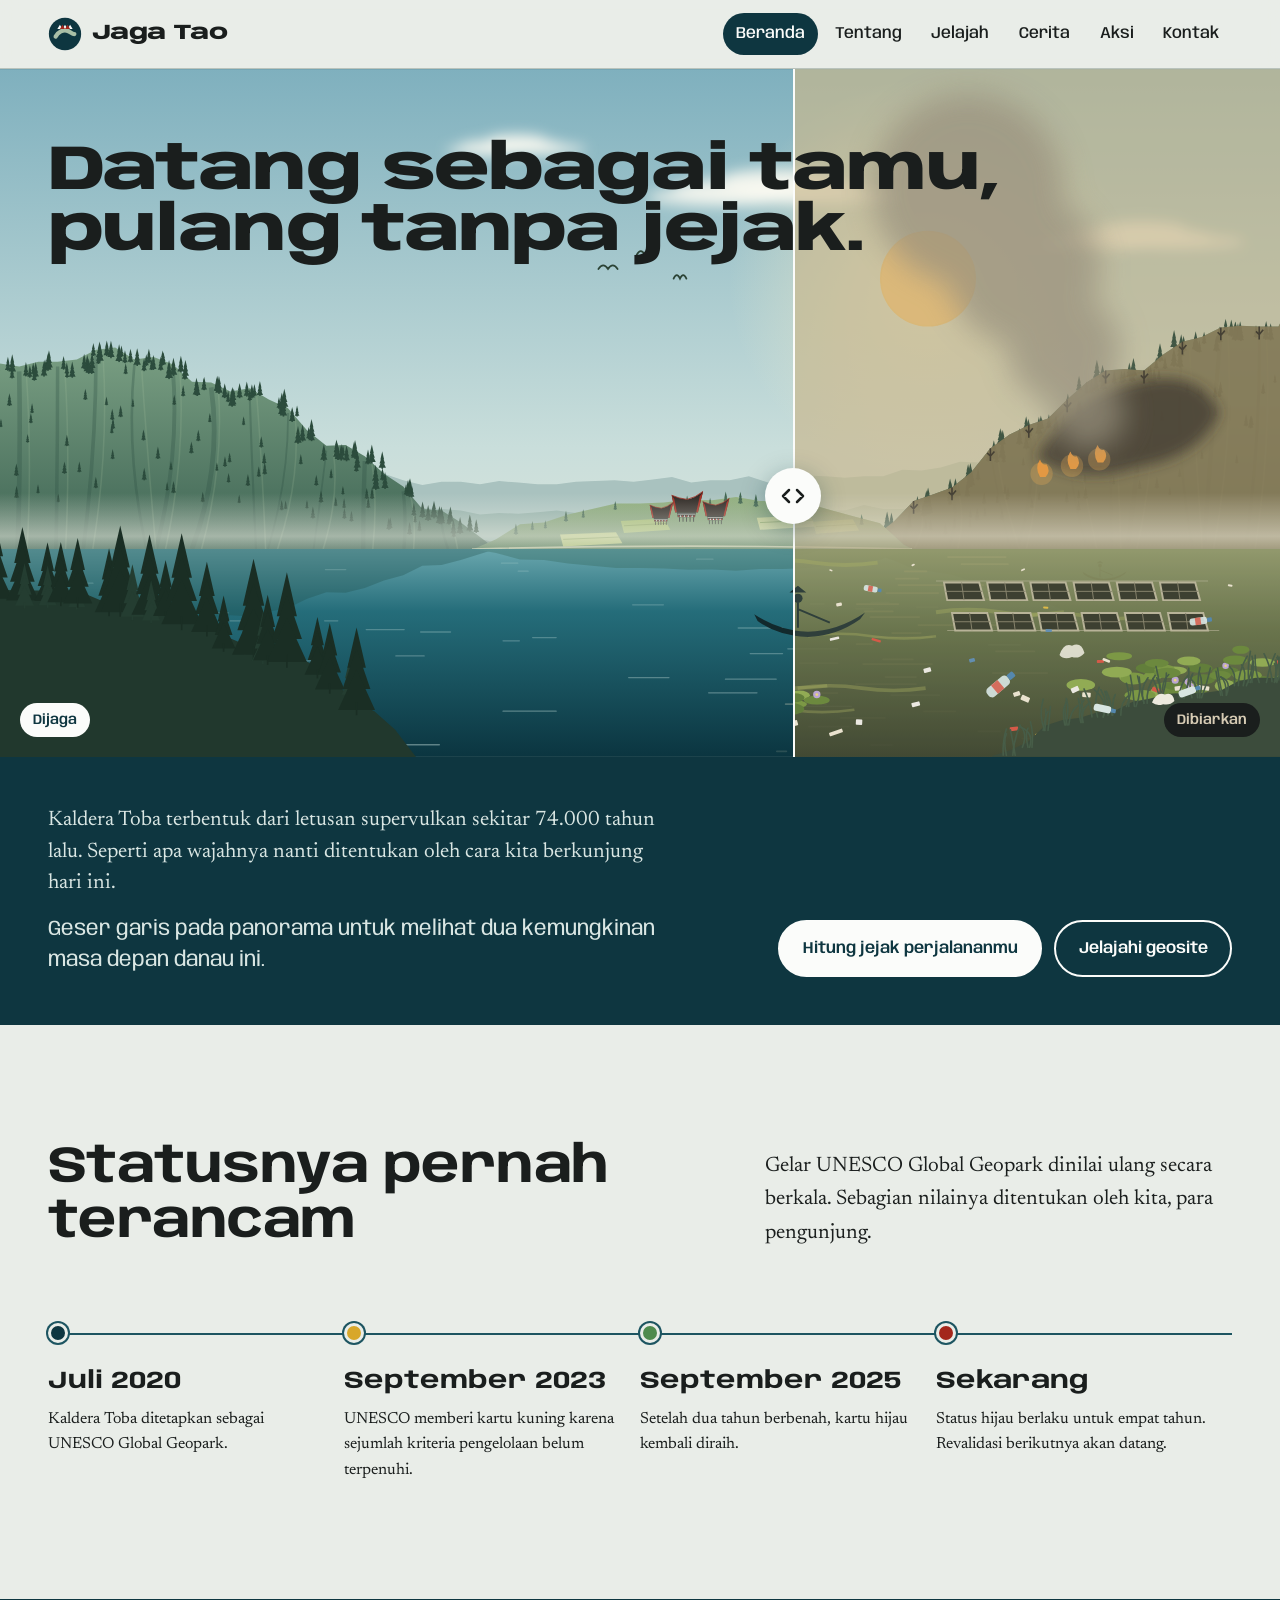
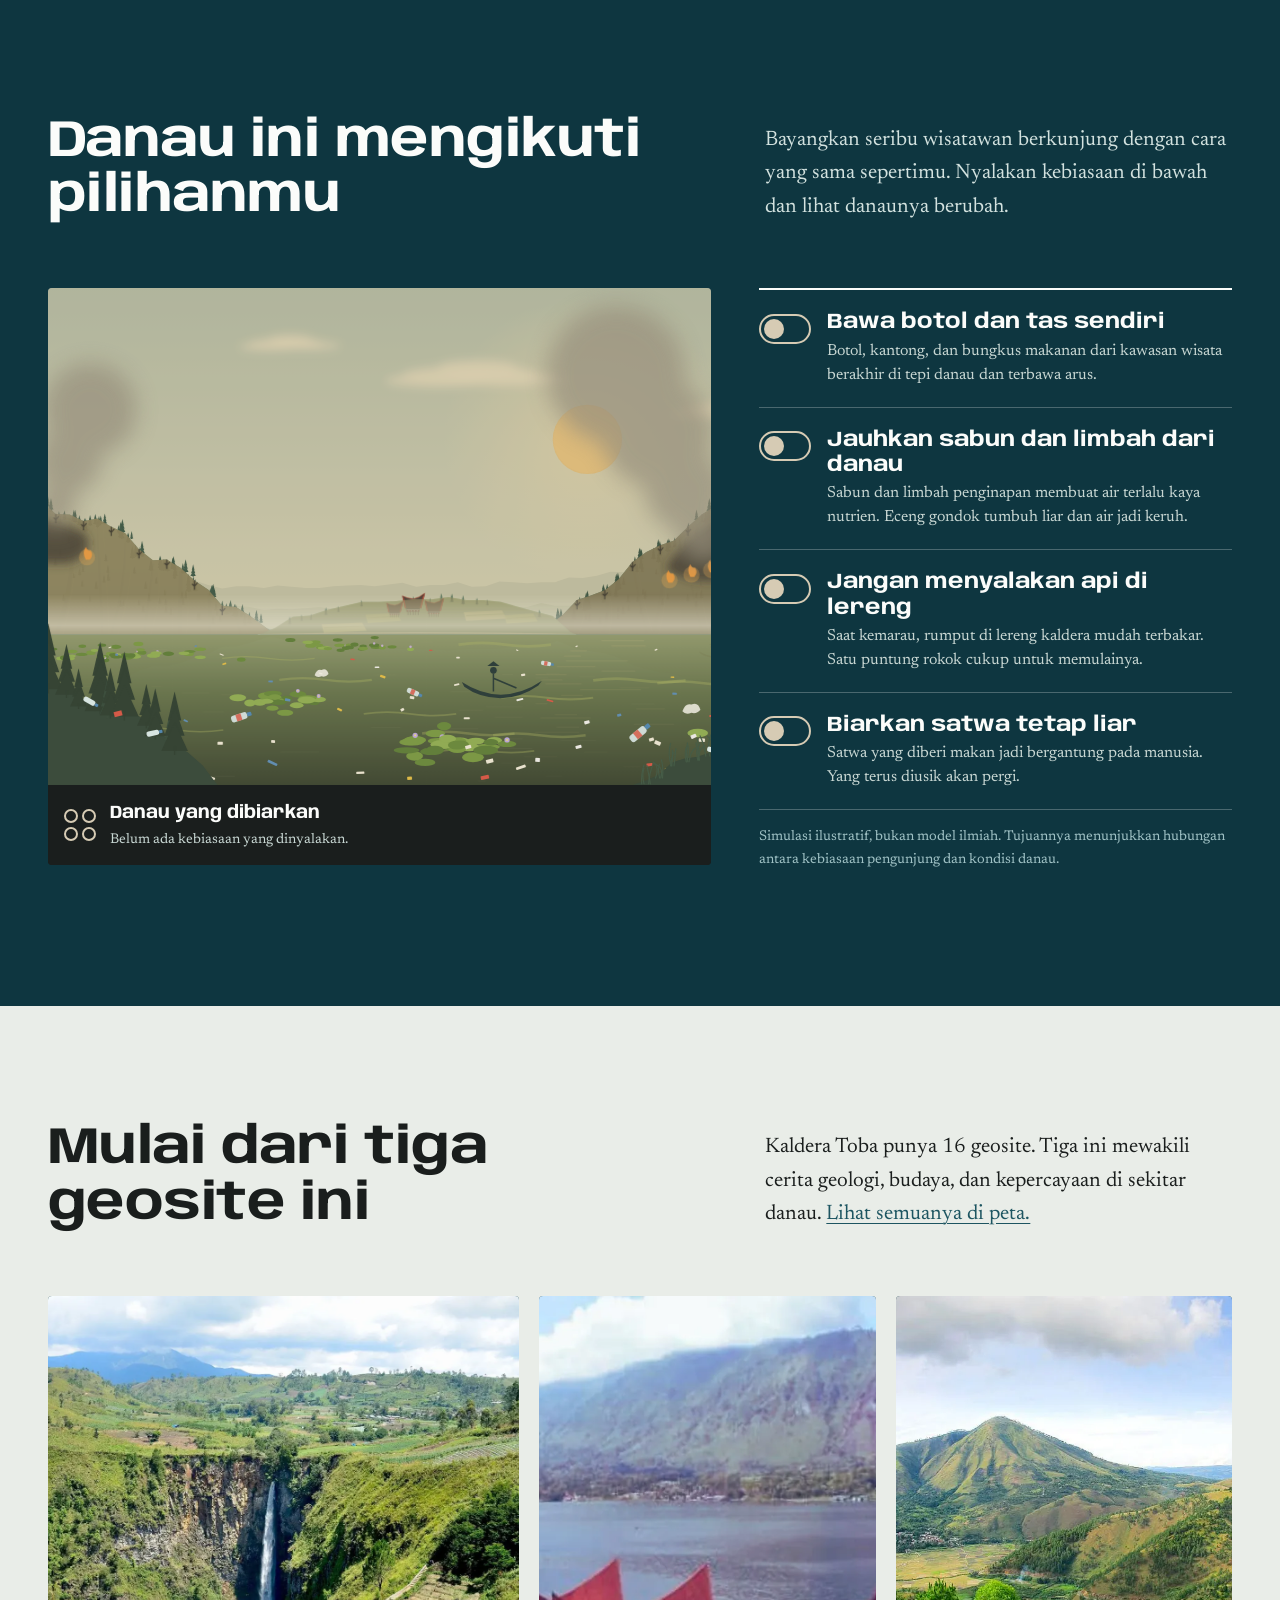
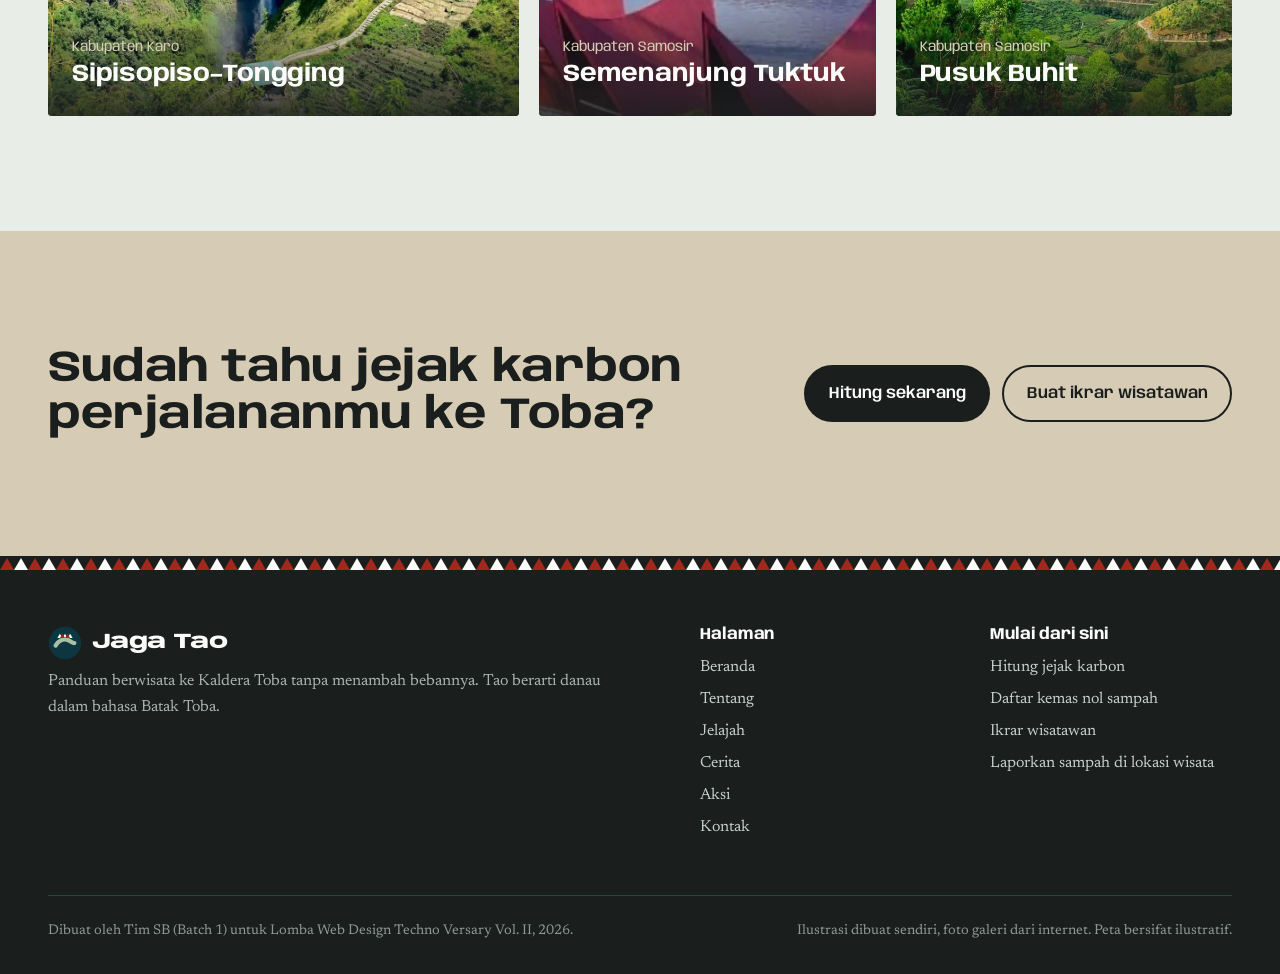
==== commit 1a44bd4a: "Ilustrasi khusus untuk artikel" ====
--- a/index.html
+++ b/index.html
@@ -88,12 +88,12 @@
   <div class="wadah">
     <div class="kepala-bagian">
       <h2 id="judul-sorotan">Mulai dari tiga geosite ini</h2>
-      <p>Kaldera Toba punya 16 geosite. Tiga ini mewakili cerita geologi, budaya, dan kehidupan sehari-hari di sekitar danau. <a href="jelajah.html">Lihat semuanya di peta.</a></p>
+      <p>Kaldera Toba punya 16 geosite. Tiga ini mewakili cerita geologi, budaya, dan kepercayaan di sekitar danau. <a href="jelajah.html">Lihat semuanya di peta.</a></p>
     </div>
     <div class="sorotan">
-      <a class="sorotan__item" href="jelajah.html#sipisopiso"><img src="assets/img/galeri-sipisopiso.svg" alt="" loading="lazy" width="900" height="1100"><div class="sorotan__teks"><span>Kabupaten Karo</span><h3>Sipisopiso–Tongging</h3></div></a>
-      <a class="sorotan__item" href="jelajah.html#tuktuk"><img src="assets/img/galeri-tuktuk.svg" alt="" loading="lazy" width="900" height="1100"><div class="sorotan__teks"><span>Kabupaten Samosir</span><h3>Semenanjung Tuktuk</h3></div></a>
-      <a class="sorotan__item" href="jelajah.html#bakkara"><img src="assets/img/galeri-bakkara.svg" alt="" loading="lazy" width="900" height="1100"><div class="sorotan__teks"><span>Kabupaten Humbang Hasundutan</span><h3>Bakkara–Tipang</h3></div></a>
+      <a class="sorotan__item" href="jelajah.html#sipisopiso"><img src="assets/img/foto-sipisopiso.webp" alt="" loading="lazy" width="1400" height="935"><div class="sorotan__teks"><span>Kabupaten Karo</span><h3>Sipisopiso–Tongging</h3></div></a>
+      <a class="sorotan__item" href="jelajah.html#tuktuk"><img src="assets/img/foto-tuktuk.webp" alt="" loading="lazy" width="1200" height="600"><div class="sorotan__teks"><span>Kabupaten Samosir</span><h3>Semenanjung Tuktuk</h3></div></a>
+      <a class="sorotan__item" href="jelajah.html#pusuk-buhit"><img src="assets/img/foto-pusuk-buhit.webp" alt="" loading="lazy" width="1024" height="683"><div class="sorotan__teks"><span>Kabupaten Samosir</span><h3>Pusuk Buhit</h3></div></a>
     </div>
   </div>
 </section>
@@ -133,7 +133,7 @@
     </div>
     <div class="kaki__bawah">
       <span>Dibuat oleh Tim SB (Batch 1) untuk Lomba Web Design Techno Versary Vol. II, 2026.</span>
-      <span>Semua ilustrasi dibuat sendiri. Peta bersifat ilustratif.</span>
+      <span>Ilustrasi dibuat sendiri, foto galeri dari internet. Peta bersifat ilustratif.</span>
     </div>
   </div>
 </footer>
--- a/css/style.css
+++ b/css/style.css
@@ -534,12 +534,12 @@
   font-family: var(--f-display); font-size: var(--t-14); font-weight: 600; color: var(--putih);
   text-shadow: 0 1px 8px rgba(0,0,0,.5);
 }
-.galeri .g1 { grid-column: span 5; grid-row: span 4; }
-.galeri .g2 { grid-column: span 4; grid-row: span 3; }
-.galeri .g3 { grid-column: span 3; grid-row: span 3; }
-.galeri .g4 { grid-column: span 3; grid-row: span 3; }
+.galeri .g1 { grid-column: span 7; grid-row: span 4; }
+.galeri .g2 { grid-column: span 5; grid-row: span 4; }
+.galeri .g3 { grid-column: span 4; grid-row: span 3; }
+.galeri .g4 { grid-column: span 4; grid-row: span 3; }
 .galeri .g5 { grid-column: span 4; grid-row: span 3; }
-.galeri .g6 { grid-column: span 5; grid-row: span 2; }
+.galeri__kredit { font-size: var(--t-14); color: #55605b; margin-top: 1rem; }
 @media (max-width: 820px) {
   .galeri { grid-template-columns: 1fr 1fr; grid-auto-rows: 200px; }
   .galeri button { grid-column: span 1 !important; grid-row: span 1 !important; }
@@ -581,7 +581,7 @@
   background: var(--danau); color: var(--putih); border-radius: 4px; overflow: hidden; margin-bottom: 2.5rem;
 }
 .artikel-utama { min-height: 380px; }
-.artikel-utama img { width: 100%; height: 0; min-height: 100%; object-fit: cover; object-position: 50% 35%; }
+.artikel-utama img { width: 100%; height: 0; min-height: 100%; object-fit: cover; object-position: 50% 50%; }
 .artikel-utama__teks { padding: clamp(1.5rem, 4vw, 3rem); display: flex; flex-direction: column; justify-content: center; }
 .artikel-utama h2 { font-size: clamp(var(--t-24), 3vw, var(--t-48)); }
 .artikel-utama p { color: #d3e2df; }
